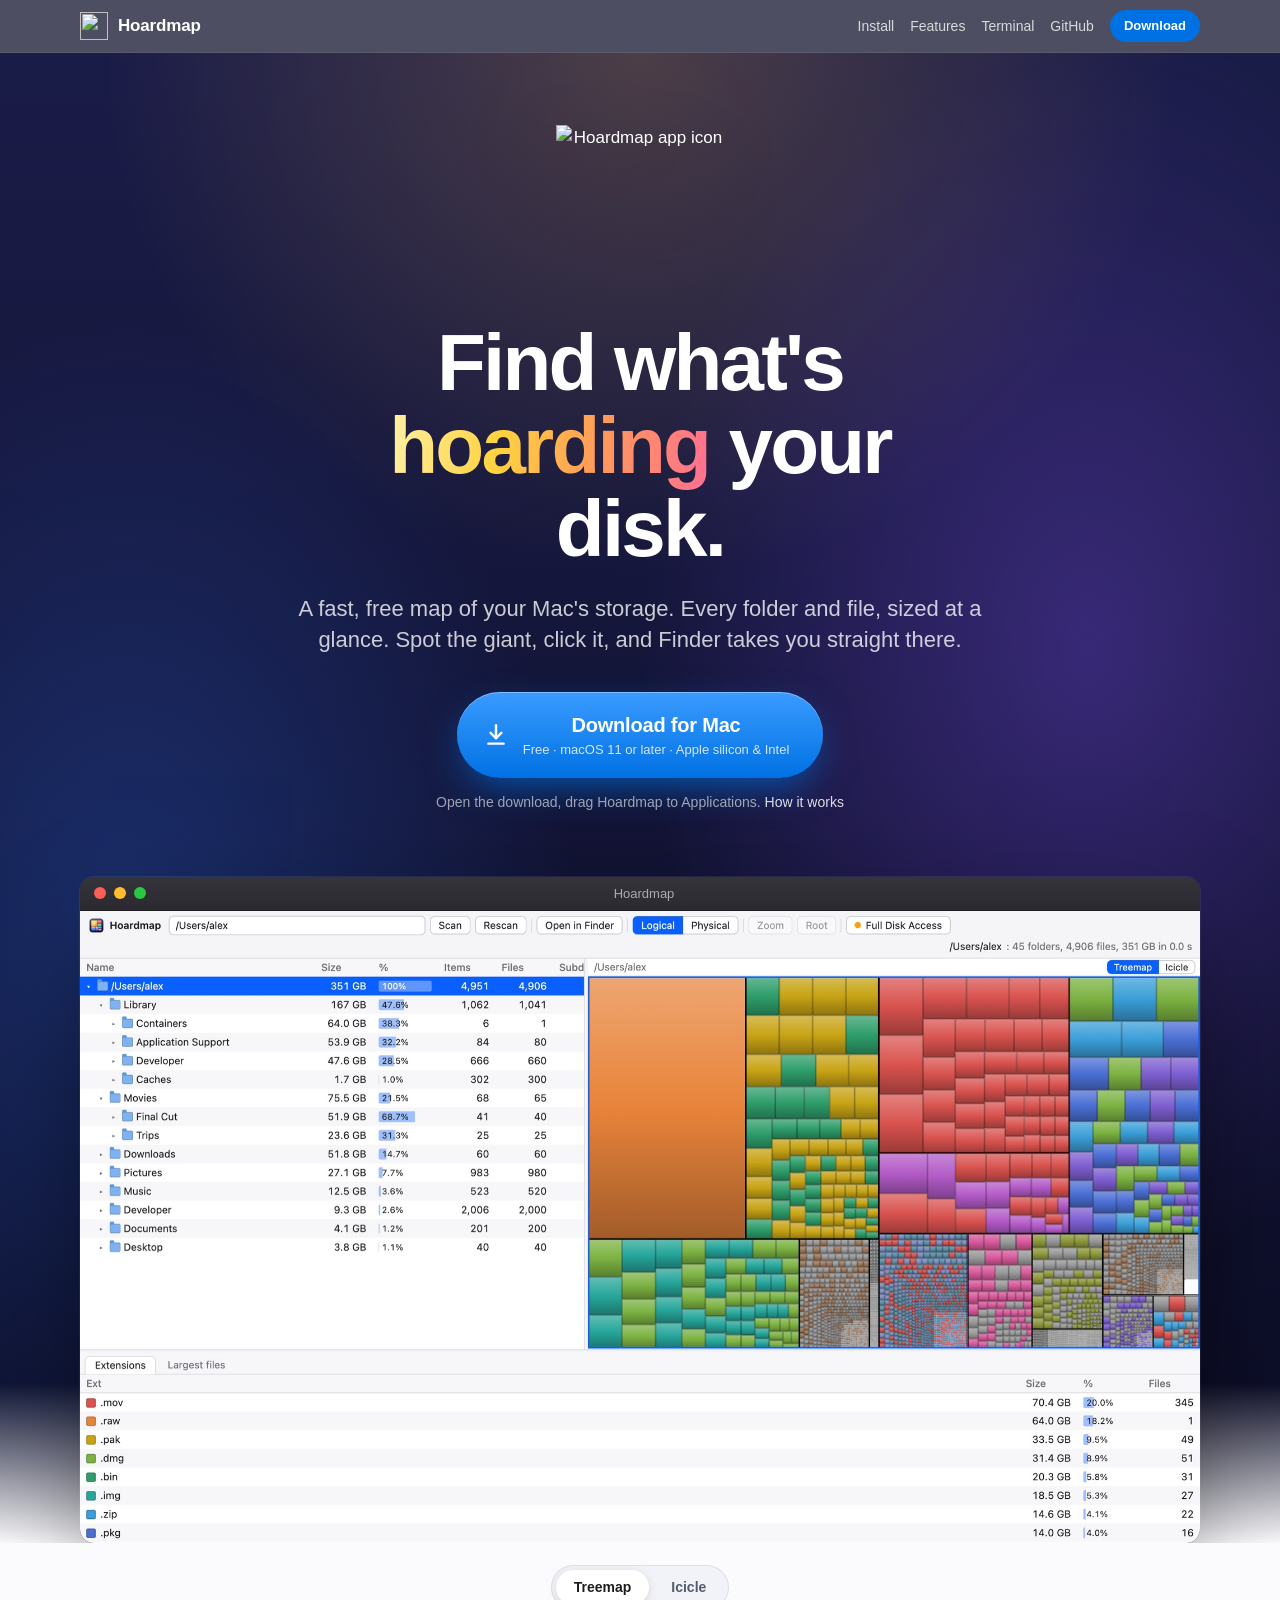
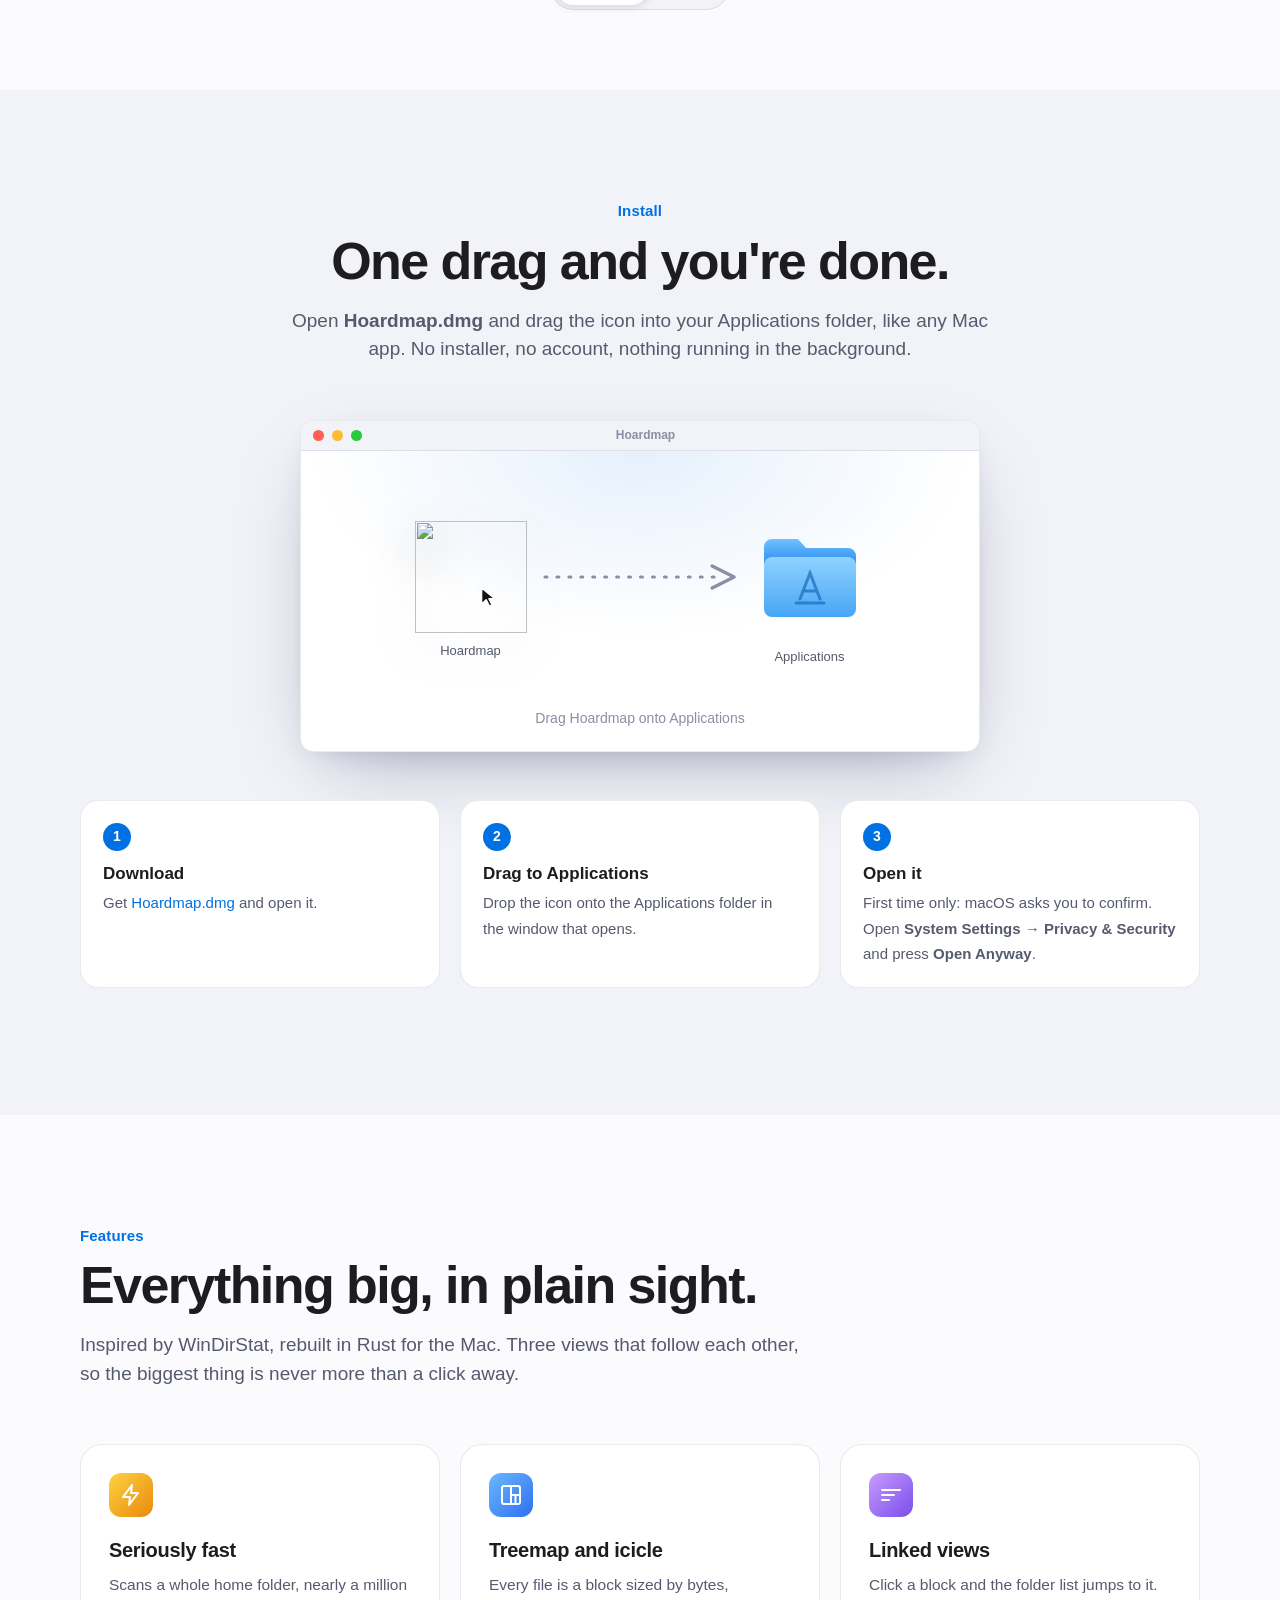
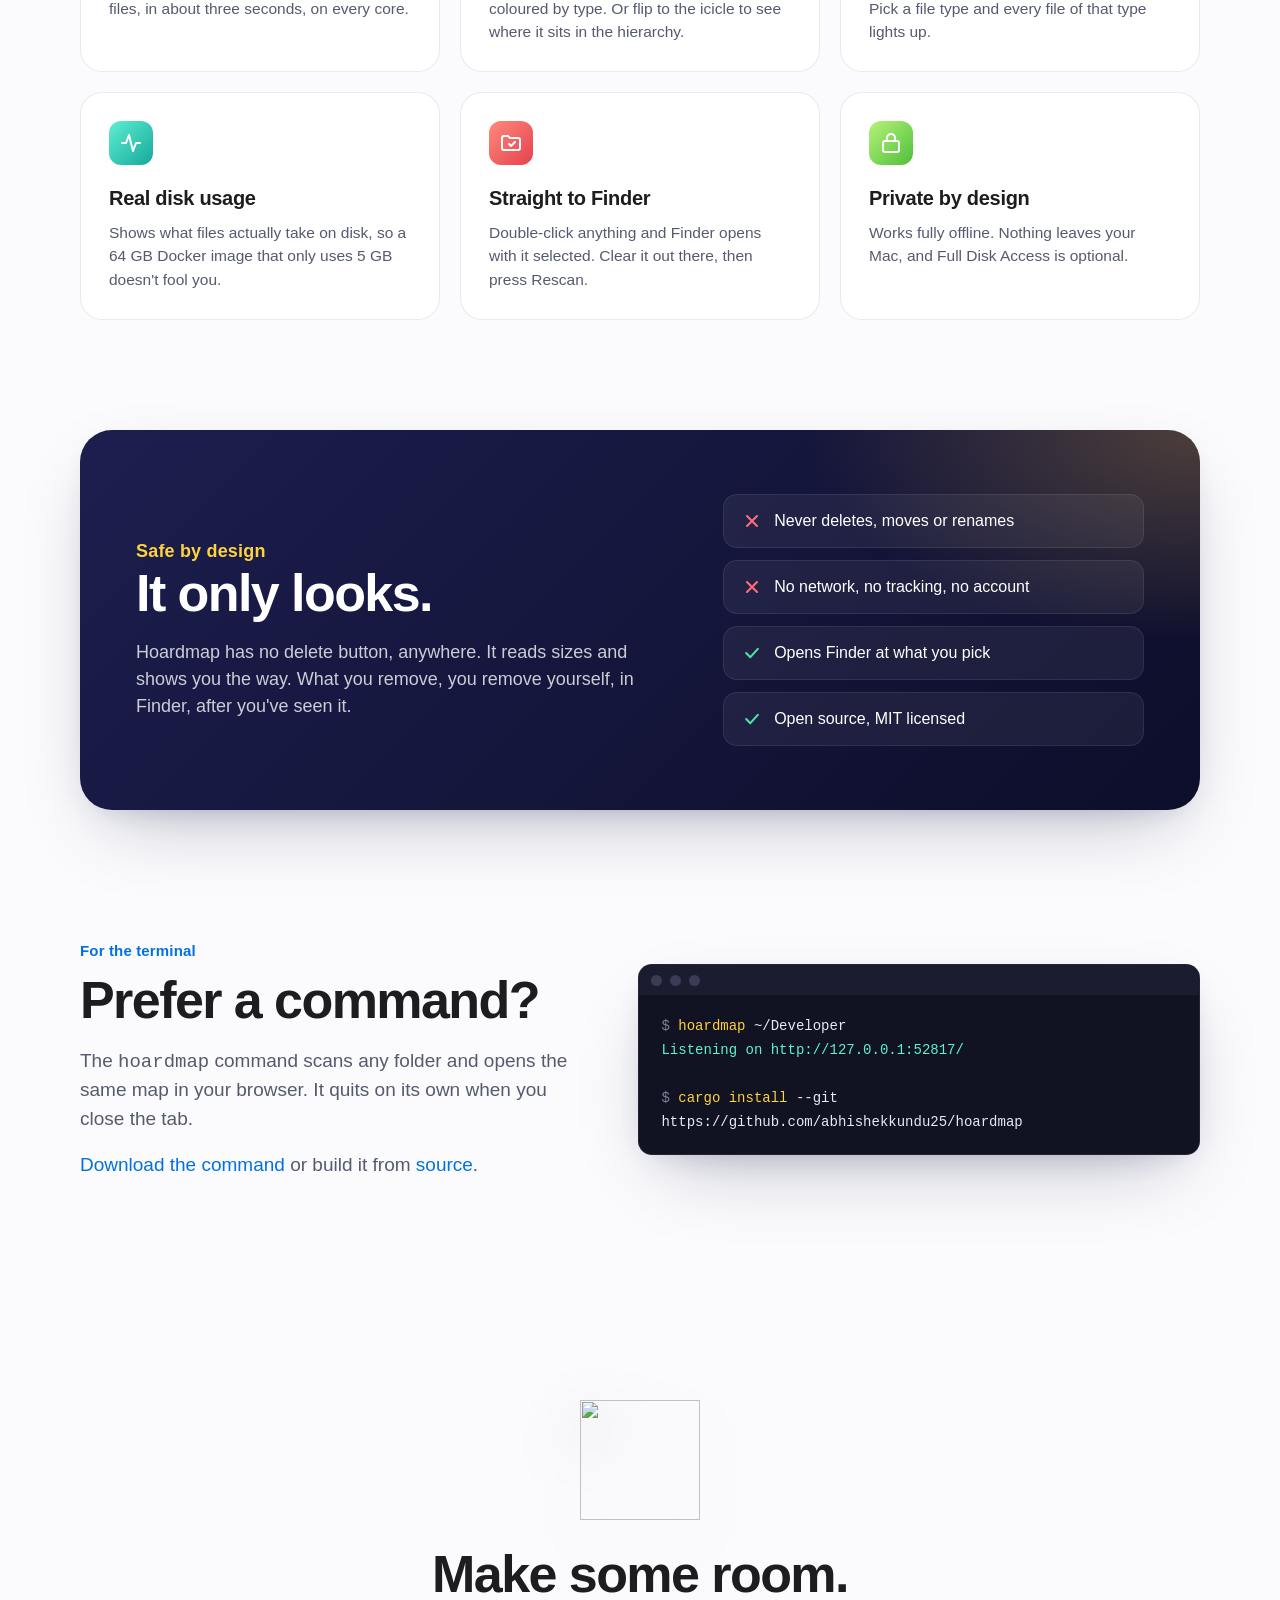
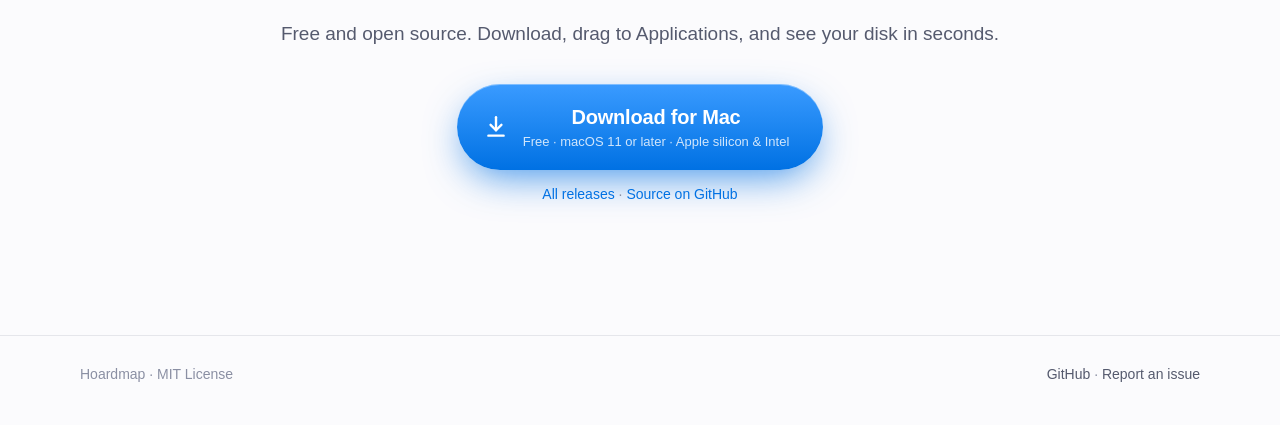
==== site/index.html @ 3a0d9045 "Website for GitHub Pages, and a DMG that opens on a drag-to-Applications window site/index.html lead" ====
<!doctype html>
<html lang="en">
<head>
<meta charset="utf-8">
<meta name="viewport" content="width=device-width, initial-scale=1">
<title>Hoardmap: see where your Mac's disk space went</title>
<meta name="description" content="A free disk-space map for your Mac. Every folder and file by size in a treemap and icicle, one click from Finder. It never deletes anything.">
<meta property="og:title" content="Hoardmap">
<meta property="og:description" content="See where your Mac's disk space went. Free, fast, and it never deletes anything.">
<meta property="og:image" content="img/treemap-dark.jpg">
<link rel="icon" href="hoardmap.svg" type="image/svg+xml">
<style>
:root {
  --bg: #fbfbfd;
  --bg-2: #f2f3f8;
  --ink: #1d1d1f;
  --ink-2: #555a6e;
  --ink-3: #8a8fa3;
  --line: rgba(20, 24, 60, 0.09);
  --card: #ffffff;
  --accent: #0071e3;
  --accent-ink: #ffffff;
  --gold: #f5b316;
  --hero-a: #1a1c48;
  --hero-b: #0b0c24;
  --shadow: 0 30px 80px -30px rgba(20, 24, 70, 0.35), 0 10px 30px -15px rgba(20, 24, 70, 0.2);
  color-scheme: light;
}
@media (prefers-color-scheme: dark) {
  :root {
    --bg: #0b0c18;
    --bg-2: #121426;
    --ink: #f5f5f7;
    --ink-2: #b4b8cc;
    --ink-3: #7d8299;
    --line: rgba(255, 255, 255, 0.09);
    --card: #15172b;
    --accent: #2f8cff;
    --shadow: 0 30px 80px -30px rgba(0, 0, 0, 0.8), 0 10px 30px -15px rgba(0, 0, 0, 0.6);
    color-scheme: dark;
  }
}
* { box-sizing: border-box; }
html { scroll-behavior: smooth; }
body {
  margin: 0;
  background: var(--bg);
  color: var(--ink);
  font: 17px/1.5 -apple-system, BlinkMacSystemFont, "SF Pro Text", "Helvetica Neue", Helvetica, Arial, sans-serif;
  -webkit-font-smoothing: antialiased;
  overflow-x: hidden;
}
a { color: var(--accent); text-decoration: none; }
a:hover { text-decoration: underline; }
img { max-width: 100%; display: block; }
.wrap { width: min(1120px, 100% - 32px); margin-inline: auto; }

/* Nav */
nav {
  position: sticky; top: 0; z-index: 10;
  backdrop-filter: saturate(180%) blur(20px);
  -webkit-backdrop-filter: saturate(180%) blur(20px);
  background: color-mix(in srgb, var(--hero-b) 72%, transparent);
  border-bottom: 1px solid rgba(255, 255, 255, 0.08);
  color: #fff;
}
nav .wrap { display: flex; align-items: center; gap: 16px; height: 52px; }
nav .brand { display: flex; align-items: center; gap: 10px; font-weight: 600; color: #fff; letter-spacing: -0.01em; }
nav .brand img { width: 28px; height: 28px; }
nav .grow { flex: 1; }
nav a.link { color: rgba(255, 255, 255, 0.78); font-size: 14px; }
nav a.link:hover { color: #fff; text-decoration: none; }
nav a.mini {
  font-size: 13px; font-weight: 600; color: #fff; background: var(--accent);
  padding: 6px 14px; border-radius: 999px;
}
nav a.mini:hover { text-decoration: none; filter: brightness(1.1); }

/* Hero */
.hero {
  position: relative;
  color: #fff;
  background:
    radial-gradient(60% 50% at 50% 0%, rgba(255, 184, 74, 0.22), transparent 70%),
    radial-gradient(50% 60% at 85% 40%, rgba(124, 77, 234, 0.35), transparent 70%),
    radial-gradient(50% 60% at 10% 60%, rgba(47, 111, 240, 0.30), transparent 70%),
    linear-gradient(180deg, var(--hero-a), var(--hero-b));
  padding: 72px 0 0;
  overflow: hidden;
  text-align: center;
}
.hero::after {
  content: ""; position: absolute; inset: auto 0 0 0; height: 160px;
  background: linear-gradient(180deg, transparent, var(--bg));
  pointer-events: none;
}
.hero .icon {
  width: 168px; height: 168px; margin: 0 auto 28px;
  filter: drop-shadow(0 24px 40px rgba(0, 0, 0, 0.45)) drop-shadow(0 0 60px rgba(255, 196, 80, 0.25));
  animation: float 6s ease-in-out infinite;
}
@keyframes float { 50% { transform: translateY(-8px) rotate(-1deg); } }
.hero h1 {
  margin: 0 auto; max-width: 15ch;
  font-size: clamp(42px, 7vw, 80px); line-height: 1.04; letter-spacing: -0.035em; font-weight: 700;
}
.hero h1 .shine {
  background: linear-gradient(100deg, #fff1a8 0%, #ffd23f 35%, #ff9a5a 65%, #ff6f91 100%);
  -webkit-background-clip: text; background-clip: text; color: transparent;
}
.hero p.lede {
  margin: 22px auto 0; max-width: 34em;
  font-size: clamp(18px, 2.2vw, 22px); line-height: 1.45; color: rgba(255, 255, 255, 0.78);
}
.cta { margin-top: 36px; display: flex; flex-direction: column; align-items: center; gap: 14px; }
.download {
  display: inline-flex; align-items: center; gap: 14px;
  padding: 18px 34px 18px 26px; border-radius: 999px;
  background: linear-gradient(180deg, #3a9bff, #0071e3);
  color: #fff; font-size: 20px; font-weight: 600; letter-spacing: -0.01em;
  box-shadow: 0 14px 40px -10px rgba(0, 113, 227, 0.8), inset 0 1px 0 rgba(255, 255, 255, 0.35);
  transition: transform 0.15s ease, box-shadow 0.15s ease;
}
.download:hover { text-decoration: none; transform: translateY(-2px); box-shadow: 0 20px 50px -10px rgba(0, 113, 227, 0.9), inset 0 1px 0 rgba(255, 255, 255, 0.35); }
.download:active { transform: translateY(0); }
.download svg { width: 26px; height: 26px; flex: none; }
.download small { display: block; font-size: 13px; font-weight: 500; opacity: 0.8; letter-spacing: 0; }
.cta .meta { font-size: 14px; color: rgba(255, 255, 255, 0.6); }
.cta .meta a { color: rgba(255, 255, 255, 0.85); }

/* Hero screenshot */
.window {
  position: relative; z-index: 1;
  margin: 64px auto 0; width: min(1120px, 100% - 32px);
  border-radius: 14px; overflow: hidden;
  background: #1e1e22;
  box-shadow: 0 50px 120px -30px rgba(0, 0, 0, 0.7), 0 0 0 1px rgba(255, 255, 255, 0.08);
}
.window .bar {
  height: 34px; display: flex; align-items: center; gap: 8px; padding: 0 14px;
  background: linear-gradient(180deg, #34343a, #2a2a30);
  border-bottom: 1px solid rgba(0, 0, 0, 0.4);
}
.window .bar i { width: 12px; height: 12px; border-radius: 50%; display: block; }
.window .bar i:nth-child(1) { background: #ff5f57; }
.window .bar i:nth-child(2) { background: #febc2e; }
.window .bar i:nth-child(3) { background: #28c840; }
.window .bar span { flex: 1; text-align: center; margin-right: 52px; font-size: 13px; color: rgba(255, 255, 255, 0.6); font-weight: 500; }
.window .shots { position: relative; aspect-ratio: 2880 / 1626; }
.window .shots img { position: absolute; inset: 0; width: 100%; height: 100%; object-fit: cover; transition: opacity 0.5s ease; }
.window .shots img.off { opacity: 0; }
.switch {
  position: relative; z-index: 1;
  display: inline-flex; margin: 22px auto 0; padding: 4px; gap: 4px;
  border-radius: 999px; background: var(--bg-2); border: 1px solid var(--line);
}
.switch button {
  font: inherit; font-size: 14px; font-weight: 600; color: var(--ink-2);
  border: 0; background: transparent; padding: 7px 18px; border-radius: 999px; cursor: pointer;
}
.switch button[aria-pressed="true"] { background: var(--card); color: var(--ink); box-shadow: 0 2px 8px rgba(0, 0, 0, 0.12); }
.switch-row { text-align: center; position: relative; z-index: 1; }

/* Sections */
section { padding: 110px 0; }
.eyebrow { font-size: 15px; font-weight: 600; color: var(--accent); letter-spacing: 0.01em; margin: 0 0 10px; }
h2 { font-size: clamp(32px, 4.6vw, 52px); line-height: 1.08; letter-spacing: -0.03em; margin: 0; font-weight: 700; }
.sub { color: var(--ink-2); font-size: 19px; max-width: 38em; margin: 18px 0 0; }
.center { text-align: center; }
.center .sub { margin-inline: auto; }

/* Install: drag to Applications */
.install { background: var(--bg-2); }
.dmg {
  margin: 56px auto 0; max-width: 680px;
  border-radius: 14px; overflow: hidden; background: var(--card);
  box-shadow: var(--shadow); border: 1px solid var(--line);
}
.dmg .bar { height: 30px; display: flex; align-items: center; gap: 8px; padding: 0 12px; background: var(--bg-2); border-bottom: 1px solid var(--line); }
.dmg .bar i { width: 11px; height: 11px; border-radius: 50%; display: block; }
.dmg .bar i:nth-child(1) { background: #ff5f57; }
.dmg .bar i:nth-child(2) { background: #febc2e; }
.dmg .bar i:nth-child(3) { background: #28c840; }
.dmg .bar span { flex: 1; text-align: center; margin-right: 46px; font-size: 12px; color: var(--ink-3); font-weight: 600; }
.stage {
  position: relative; height: 300px;
  background:
    radial-gradient(70% 90% at 50% 0%, color-mix(in srgb, var(--accent) 10%, transparent), transparent 70%),
    var(--card);
}
.stage .slot { position: absolute; top: 70px; width: 128px; text-align: center; font-size: 13px; color: var(--ink-2); }
.stage .slot img, .stage .slot svg { width: 112px; height: 112px; margin: 0 auto 8px; }
.stage .from { left: calc(25% - 64px); }
.stage .to { left: calc(75% - 64px); }
.stage .arrow { position: absolute; left: calc(25% + 70px); width: calc(50% - 140px); top: 106px; height: 40px; }
.stage .ghost {
  position: absolute; top: 70px; left: calc(25% - 56px); width: 112px; height: 112px;
  filter: drop-shadow(0 18px 24px rgba(0, 0, 0, 0.35));
  animation: drag 4.2s cubic-bezier(.5, 0, .3, 1) infinite;
  pointer-events: none;
}
.stage .cursor {
  position: absolute; top: 135px; left: calc(25% + 6px); width: 22px; height: 22px;
  animation: drag 4.2s cubic-bezier(.5, 0, .3, 1) infinite;
}
@keyframes drag {
  0%, 12% { transform: translate(0, 0) scale(1); opacity: 0; }
  18% { opacity: 0.92; transform: translate(0, -6px) scale(1.04); }
  62% { transform: translate(var(--travel), -16px) scale(1.04); opacity: 0.92; }
  72% { transform: translate(var(--travel), 0) scale(0.55); opacity: 0; }
  100% { transform: translate(var(--travel), 0) scale(0.55); opacity: 0; }
}
.stage { container-type: inline-size; --travel: 50cqw; }
.stage .to .folder { animation: gulp 4.2s ease infinite; }
@keyframes gulp { 0%, 64% { transform: scale(1); } 70% { transform: scale(1.1); } 78%, 100% { transform: scale(1); } }
.stage .caption { position: absolute; left: 0; right: 0; bottom: 22px; text-align: center; font-size: 14px; color: var(--ink-3); }
.steps { display: grid; grid-template-columns: repeat(3, 1fr); gap: 20px; margin-top: 48px; counter-reset: step; }
.steps li { list-style: none; background: var(--card); border: 1px solid var(--line); border-radius: 18px; padding: 22px 22px 20px; }
.steps li::before {
  counter-increment: step; content: counter(step);
  display: inline-grid; place-items: center; width: 28px; height: 28px; margin-bottom: 10px;
  border-radius: 50%; background: var(--accent); color: #fff; font-size: 14px; font-weight: 700;
}
.steps li > b { display: block; font-size: 17px; margin-bottom: 4px; }
.steps span { color: var(--ink-2); font-size: 15px; }
.steps code { font-size: 13px; }
ol.steps { padding: 0; }

/* Features */
.grid { display: grid; grid-template-columns: repeat(3, 1fr); gap: 20px; margin-top: 56px; }
.card {
  background: var(--card); border: 1px solid var(--line); border-radius: 22px; padding: 28px;
  box-shadow: 0 1px 0 rgba(255, 255, 255, 0.04) inset;
}
.card .glyph {
  width: 44px; height: 44px; border-radius: 12px; display: grid; place-items: center; margin-bottom: 18px;
  color: #fff; box-shadow: 0 8px 20px -8px currentColor;
}
.card .glyph svg { width: 24px; height: 24px; color: #fff; }
.card h3 { margin: 0 0 8px; font-size: 20px; letter-spacing: -0.015em; }
.card p { margin: 0; color: var(--ink-2); font-size: 15.5px; }
.g1 { background: linear-gradient(135deg, #ffd23f, #e8890c); color: #e8890c; }
.g2 { background: linear-gradient(135deg, #6ab8ff, #2f6ff0); color: #2f6ff0; }
.g3 { background: linear-gradient(135deg, #c79bff, #7c4dea); color: #7c4dea; }
.g4 { background: linear-gradient(135deg, #5ff0d2, #14a89a); color: #14a89a; }
.g5 { background: linear-gradient(135deg, #ff8a7a, #e5414f); color: #e5414f; }
.g6 { background: linear-gradient(135deg, #b6f37a, #4fbf3a); color: #4fbf3a; }

/* Safety */
.safe {
  border-radius: 32px; padding: 64px 56px; color: #fff; position: relative; overflow: hidden;
  background:
    radial-gradient(50% 80% at 100% 0%, rgba(255, 196, 80, 0.25), transparent 70%),
    linear-gradient(135deg, #1c1e4e, #0d0e2a);
  box-shadow: var(--shadow);
  display: grid; grid-template-columns: 1.3fr 1fr; gap: 40px; align-items: center;
}
.safe h2 { color: #fff; }
.safe p { color: rgba(255, 255, 255, 0.78); font-size: 18px; margin: 18px 0 0; }
.safe ul { list-style: none; margin: 0; padding: 0; display: grid; gap: 12px; }
.safe li { display: flex; gap: 12px; align-items: center; font-size: 16px; padding: 14px 18px; border-radius: 14px; background: rgba(255, 255, 255, 0.06); border: 1px solid rgba(255, 255, 255, 0.08); }
.safe li svg { width: 20px; height: 20px; flex: none; }
.safe li.no svg { color: #ff6b7a; }
.safe li.yes svg { color: #4fe3a0; }

/* Terminal */
.term-grid { display: grid; grid-template-columns: 1fr 1.1fr; gap: 48px; align-items: center; }
.term {
  border-radius: 14px; overflow: hidden; background: #111222; color: #e8e9f3;
  box-shadow: var(--shadow); border: 1px solid rgba(255, 255, 255, 0.08);
  font: 14px/1.7 ui-monospace, "SF Mono", Menlo, monospace;
}
.term .bar { height: 30px; display: flex; gap: 8px; align-items: center; padding: 0 12px; background: #1b1c30; }
.term .bar i { width: 11px; height: 11px; border-radius: 50%; display: block; background: #3a3c55; }
.term pre { margin: 0; padding: 20px 22px; white-space: pre-wrap; overflow-wrap: anywhere; }
.term .p { color: #7d8299; }
.term .c { color: #ffd23f; }
.term .o { color: #5ff0d2; }

/* Final CTA */
.final { text-align: center; padding-bottom: 130px; }
.final .icon { width: 120px; height: 120px; margin: 0 auto 26px; filter: drop-shadow(0 20px 30px rgba(0, 0, 0, 0.3)); }
.final .meta { color: var(--ink-3); }
.final .meta a { color: var(--accent); }

footer { border-top: 1px solid var(--line); padding: 28px 0 40px; color: var(--ink-3); font-size: 14px; }
footer .wrap { display: flex; gap: 16px; flex-wrap: wrap; justify-content: space-between; }
footer a { color: var(--ink-2); }

@media (max-width: 860px) {
  .grid, .steps { grid-template-columns: 1fr; }
  .safe, .term-grid { grid-template-columns: 1fr; }
  .safe { padding: 40px 24px; border-radius: 24px; }
  section { padding: 80px 0; }
  nav a.link { display: none; }
  .stage { height: 260px; }
  .stage .slot img, .stage .slot svg { width: 84px; height: 84px; }
  .stage .ghost { width: 84px; height: 84px; left: calc(25% - 42px); }
  .stage .arrow { left: calc(25% + 50px); width: calc(50% - 100px); top: 92px; }
}
@media (prefers-reduced-motion: reduce) {
  *, *::before, *::after { animation: none !important; transition: none !important; }
  .stage .ghost, .stage .cursor { display: none; }
}
</style>
</head>
<body>

<nav>
  <div class="wrap">
    <a class="brand" href="#"><img src="hoardmap.svg" alt="">Hoardmap</a>
    <span class="grow"></span>
    <a class="link" href="#install">Install</a>
    <a class="link" href="#features">Features</a>
    <a class="link" href="#terminal">Terminal</a>
    <a class="link" href="https://github.com/abhishekkundu25/hoardmap">GitHub</a>
    <a class="mini" href="https://github.com/abhishekkundu25/hoardmap/releases/latest/download/Hoardmap.dmg">Download</a>
  </div>
</nav>

<header class="hero">
  <div class="wrap">
    <img class="icon" src="hoardmap.svg" alt="Hoardmap app icon">
    <h1>Find what's <span class="shine">hoarding</span> your disk.</h1>
    <p class="lede">A fast, free map of your Mac's storage. Every folder and file, sized at a glance. Spot the giant, click it, and Finder takes you straight there.</p>
    <div class="cta">
      <a class="download" href="https://github.com/abhishekkundu25/hoardmap/releases/latest/download/Hoardmap.dmg">
        <svg viewBox="0 0 24 24" fill="none" stroke="currentColor" stroke-width="2.2" stroke-linecap="round" stroke-linejoin="round" aria-hidden="true"><path d="M12 3v12"/><path d="m7 10 5 5 5-5"/><path d="M5 20h14"/></svg>
        <span>Download for Mac<small>Free · macOS 11 or later · Apple silicon &amp; Intel</small></span>
      </a>
      <div class="meta">Open the download, drag Hoardmap to Applications. <a href="#install">How it works</a></div>
    </div>
  </div>
  <div class="window">
    <div class="bar"><i></i><i></i><i></i><span>Hoardmap</span></div>
    <div class="shots">
      <picture>
        <source srcset="img/treemap-dark.jpg" media="(prefers-color-scheme: dark)">
        <img id="shot-treemap" src="img/treemap-light.jpg" alt="Hoardmap showing a home folder as a treemap, with the folder list on the left and file types below">
      </picture>
      <picture>
        <source srcset="img/icicle-dark.jpg" media="(prefers-color-scheme: dark)">
        <img id="shot-icicle" class="off" src="img/icicle-light.jpg" alt="Hoardmap's icicle view, one row per folder level">
      </picture>
    </div>
  </div>
</header>

<div class="switch-row">
  <div class="switch" role="group" aria-label="Screenshot">
    <button type="button" data-shot="treemap" aria-pressed="true">Treemap</button>
    <button type="button" data-shot="icicle" aria-pressed="false">Icicle</button>
  </div>
</div>

<section id="install" class="install" style="margin-top:80px">
  <div class="wrap center">
    <p class="eyebrow">Install</p>
    <h2>One drag and you're done.</h2>
    <p class="sub">Open <b>Hoardmap.dmg</b> and drag the icon into your Applications folder, like any Mac app. No installer, no account, nothing running in the background.</p>

    <div class="dmg" aria-hidden="true">
      <div class="bar"><i></i><i></i><i></i><span>Hoardmap</span></div>
      <div class="stage">
        <div class="slot from"><img src="hoardmap.svg" alt="">Hoardmap</div>
        <svg class="arrow" viewBox="0 0 200 40" preserveAspectRatio="none" fill="none">
          <path d="M4 20 H180" stroke="currentColor" stroke-width="3" stroke-dasharray="2 10" stroke-linecap="round" style="color:var(--ink-3)"/>
          <path d="M172 9 L194 20 L172 31" stroke="currentColor" stroke-width="3.5" stroke-linecap="round" stroke-linejoin="round" style="color:var(--ink-3)"/>
        </svg>
        <div class="slot to">
          <svg class="folder" viewBox="0 0 112 112">
            <defs>
              <linearGradient id="fb" x1="0" y1="0" x2="0" y2="1"><stop offset="0" stop-color="#6fc3ff"/><stop offset="1" stop-color="#2d8cf0"/></linearGradient>
              <linearGradient id="ff" x1="0" y1="0" x2="0" y2="1"><stop offset="0" stop-color="#8fd2ff"/><stop offset="1" stop-color="#47a6f5"/></linearGradient>
            </defs>
            <path d="M10 26a8 8 0 0 1 8-8h26l8 9h42a8 8 0 0 1 8 8v8H10z" fill="url(#fb)"/>
            <rect x="10" y="36" width="92" height="60" rx="8" fill="url(#ff)"/>
            <g fill="none" stroke="#1d6fc4" stroke-width="3" stroke-linecap="round" opacity="0.75">
              <path d="M46 78 L56 52 L66 78"/><path d="M49 70 H63"/><path d="M42 82 H70"/>
            </g>
          </svg>
          Applications
        </div>
        <img class="ghost" src="hoardmap.svg" alt="">
        <svg class="cursor" viewBox="0 0 24 24"><path d="M5 2 L5 20 L10 15 L13.5 22 L16.5 20.6 L13 13.8 L19.5 13.8 Z" fill="#111" stroke="#fff" stroke-width="1.6" stroke-linejoin="round"/></svg>
        <div class="caption">Drag Hoardmap onto Applications</div>
      </div>
    </div>

    <ol class="steps" style="text-align:left">
      <li><b>Download</b><span>Get <a href="https://github.com/abhishekkundu25/hoardmap/releases/latest/download/Hoardmap.dmg">Hoardmap.dmg</a> and open it.</span></li>
      <li><b>Drag to Applications</b><span>Drop the icon onto the Applications folder in the window that opens.</span></li>
      <li><b>Open it</b><span>First time only: macOS asks you to confirm. Open <b>System Settings → Privacy &amp; Security</b> and press <b>Open Anyway</b>.</span></li>
    </ol>
  </div>
</section>

<section id="features">
  <div class="wrap">
    <p class="eyebrow">Features</p>
    <h2>Everything big, in plain sight.</h2>
    <p class="sub">Inspired by WinDirStat, rebuilt in Rust for the Mac. Three views that follow each other, so the biggest thing is never more than a click away.</p>
    <div class="grid">
      <div class="card">
        <div class="glyph g1"><svg viewBox="0 0 24 24" fill="none" stroke="currentColor" stroke-width="2" stroke-linecap="round" stroke-linejoin="round"><path d="M13 2 4 14h7l-1 8 9-12h-7z"/></svg></div>
        <h3>Seriously fast</h3>
        <p>Scans a whole home folder, nearly a million files, in about three seconds, on every core.</p>
      </div>
      <div class="card">
        <div class="glyph g2"><svg viewBox="0 0 24 24" fill="none" stroke="currentColor" stroke-width="2" stroke-linejoin="round"><rect x="3" y="3" width="18" height="18" rx="2"/><path d="M12 3v18M12 12h9M16.5 12v9"/></svg></div>
        <h3>Treemap and icicle</h3>
        <p>Every file is a block sized by bytes, coloured by type. Or flip to the icicle to see where it sits in the hierarchy.</p>
      </div>
      <div class="card">
        <div class="glyph g3"><svg viewBox="0 0 24 24" fill="none" stroke="currentColor" stroke-width="2" stroke-linecap="round" stroke-linejoin="round"><path d="M3 7h18M3 12h12M3 17h7"/></svg></div>
        <h3>Linked views</h3>
        <p>Click a block and the folder list jumps to it. Pick a file type and every file of that type lights up.</p>
      </div>
      <div class="card">
        <div class="glyph g4"><svg viewBox="0 0 24 24" fill="none" stroke="currentColor" stroke-width="2" stroke-linecap="round" stroke-linejoin="round"><path d="M3 12h4l3-8 4 16 3-8h4"/></svg></div>
        <h3>Real disk usage</h3>
        <p>Shows what files actually take on disk, so a 64 GB Docker image that only uses 5 GB doesn't fool you.</p>
      </div>
      <div class="card">
        <div class="glyph g5"><svg viewBox="0 0 24 24" fill="none" stroke="currentColor" stroke-width="2" stroke-linecap="round" stroke-linejoin="round"><path d="M3 7a2 2 0 0 1 2-2h4l2 2h8a2 2 0 0 1 2 2v8a2 2 0 0 1-2 2H5a2 2 0 0 1-2-2z"/><path d="m10 13 2 2 4-4"/></svg></div>
        <h3>Straight to Finder</h3>
        <p>Double-click anything and Finder opens with it selected. Clear it out there, then press Rescan.</p>
      </div>
      <div class="card">
        <div class="glyph g6"><svg viewBox="0 0 24 24" fill="none" stroke="currentColor" stroke-width="2" stroke-linecap="round" stroke-linejoin="round"><rect x="4" y="10" width="16" height="11" rx="2"/><path d="M8 10V7a4 4 0 0 1 8 0v3"/></svg></div>
        <h3>Private by design</h3>
        <p>Works fully offline. Nothing leaves your Mac, and Full Disk Access is optional.</p>
      </div>
    </div>
  </div>
</section>

<section style="padding-top:0">
  <div class="wrap">
    <div class="safe">
      <div>
        <p class="eyebrow" style="color:#ffd23f">Safe by design</p>
        <h2>It only looks.</h2>
        <p>Hoardmap has no delete button, anywhere. It reads sizes and shows you the way. What you remove, you remove yourself, in Finder, after you've seen it.</p>
      </div>
      <ul>
        <li class="no"><svg viewBox="0 0 24 24" fill="none" stroke="currentColor" stroke-width="2.5" stroke-linecap="round"><path d="M6 6l12 12M18 6 6 18"/></svg>Never deletes, moves or renames</li>
        <li class="no"><svg viewBox="0 0 24 24" fill="none" stroke="currentColor" stroke-width="2.5" stroke-linecap="round"><path d="M6 6l12 12M18 6 6 18"/></svg>No network, no tracking, no account</li>
        <li class="yes"><svg viewBox="0 0 24 24" fill="none" stroke="currentColor" stroke-width="2.5" stroke-linecap="round" stroke-linejoin="round"><path d="m5 12 5 5 9-10"/></svg>Opens Finder at what you pick</li>
        <li class="yes"><svg viewBox="0 0 24 24" fill="none" stroke="currentColor" stroke-width="2.5" stroke-linecap="round" stroke-linejoin="round"><path d="m5 12 5 5 9-10"/></svg>Open source, MIT licensed</li>
      </ul>
    </div>
  </div>
</section>

<section id="terminal" style="padding-top:20px">
  <div class="wrap term-grid">
    <div>
      <p class="eyebrow">For the terminal</p>
      <h2>Prefer a command?</h2>
      <p class="sub">The <code>hoardmap</code> command scans any folder and opens the same map in your browser. It quits on its own when you close the tab.</p>
      <p class="sub"><a href="https://github.com/abhishekkundu25/hoardmap/releases/latest/download/hoardmap-macos.tar.gz">Download the command</a> or build it from <a href="https://github.com/abhishekkundu25/hoardmap">source</a>.</p>
    </div>
    <div class="term" aria-label="Terminal example">
      <div class="bar"><i></i><i></i><i></i></div>
<pre><span class="p">$</span> <span class="c">hoardmap</span> ~/Developer
<span class="o">Listening on http://127.0.0.1:52817/</span>

<span class="p">$</span> <span class="c">cargo install</span> --git https://github.com/abhishekkundu25/hoardmap</pre>
    </div>
  </div>
</section>

<section class="final">
  <div class="wrap">
    <img class="icon" src="hoardmap.svg" alt="">
    <h2>Make some room.</h2>
    <p class="sub" style="margin-inline:auto">Free and open source. Download, drag to Applications, and see your disk in seconds.</p>
    <div class="cta">
      <a class="download" href="https://github.com/abhishekkundu25/hoardmap/releases/latest/download/Hoardmap.dmg">
        <svg viewBox="0 0 24 24" fill="none" stroke="currentColor" stroke-width="2.2" stroke-linecap="round" stroke-linejoin="round" aria-hidden="true"><path d="M12 3v12"/><path d="m7 10 5 5 5-5"/><path d="M5 20h14"/></svg>
        <span>Download for Mac<small>Free · macOS 11 or later · Apple silicon &amp; Intel</small></span>
      </a>
      <div class="meta"><a href="https://github.com/abhishekkundu25/hoardmap/releases">All releases</a> · <a href="https://github.com/abhishekkundu25/hoardmap">Source on GitHub</a></div>
    </div>
  </div>
</section>

<footer>
  <div class="wrap">
    <span>Hoardmap · MIT License</span>
    <span><a href="https://github.com/abhishekkundu25/hoardmap">GitHub</a> · <a href="https://github.com/abhishekkundu25/hoardmap/issues">Report an issue</a></span>
  </div>
</footer>

<script>
for (const button of document.querySelectorAll(".switch button")) {
  button.addEventListener("click", () => {
    const shot = button.dataset.shot;
    for (const b of document.querySelectorAll(".switch button")) b.setAttribute("aria-pressed", String(b === button));
    document.getElementById("shot-treemap").classList.toggle("off", shot !== "treemap");
    document.getElementById("shot-icicle").classList.toggle("off", shot !== "icicle");
  });
}
</script>
</body>
</html>
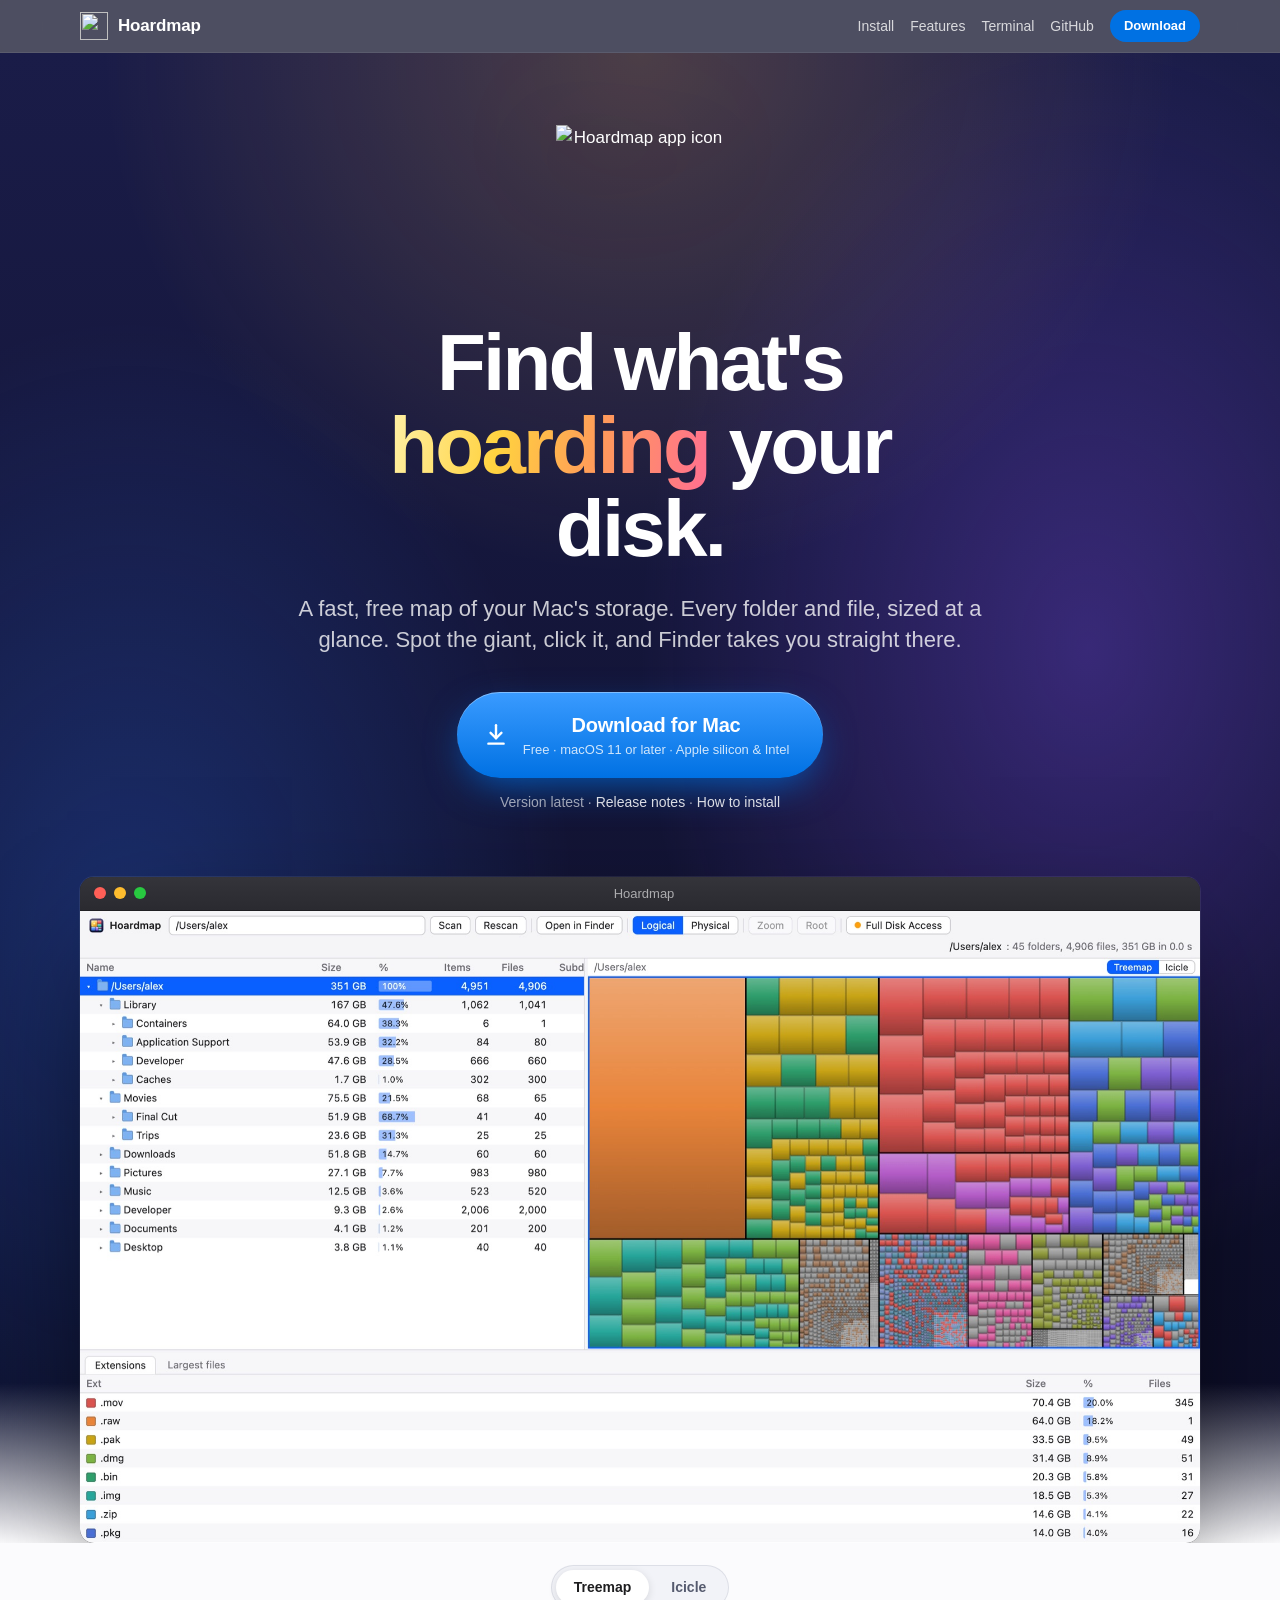
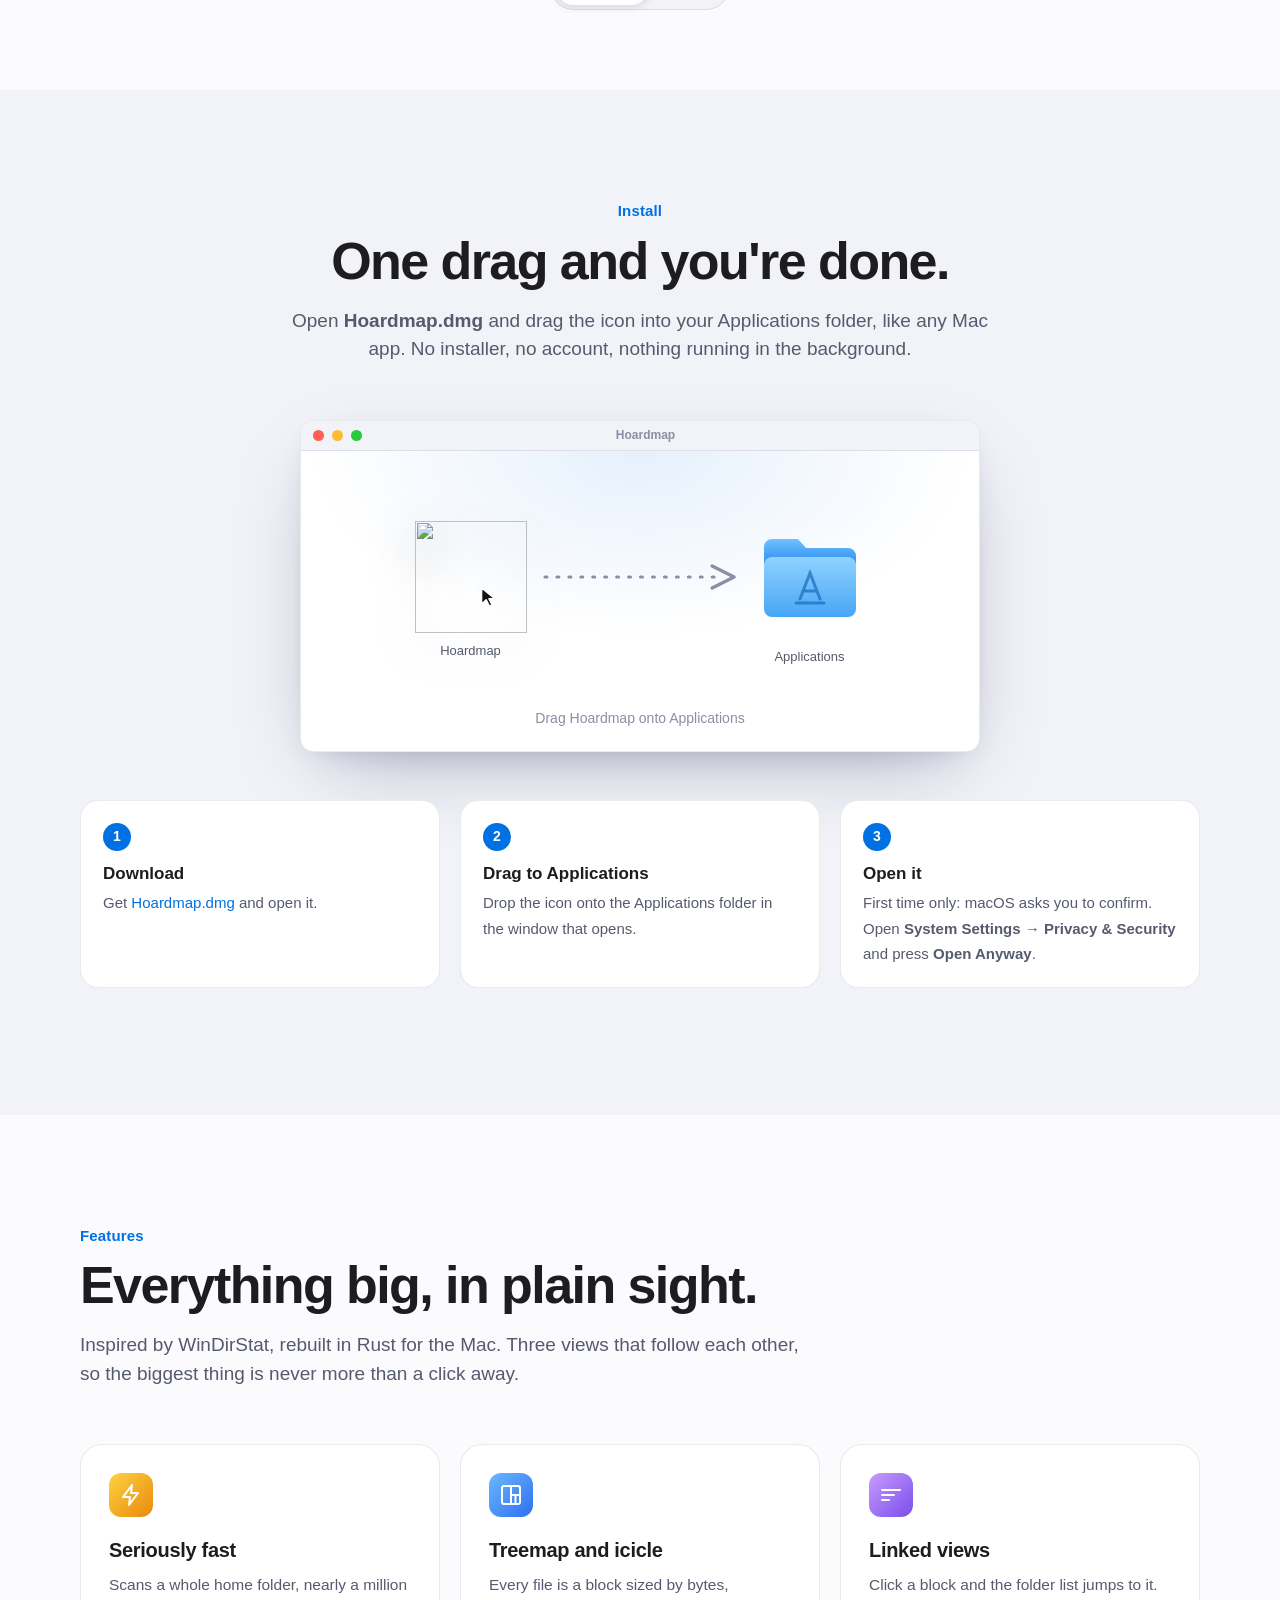
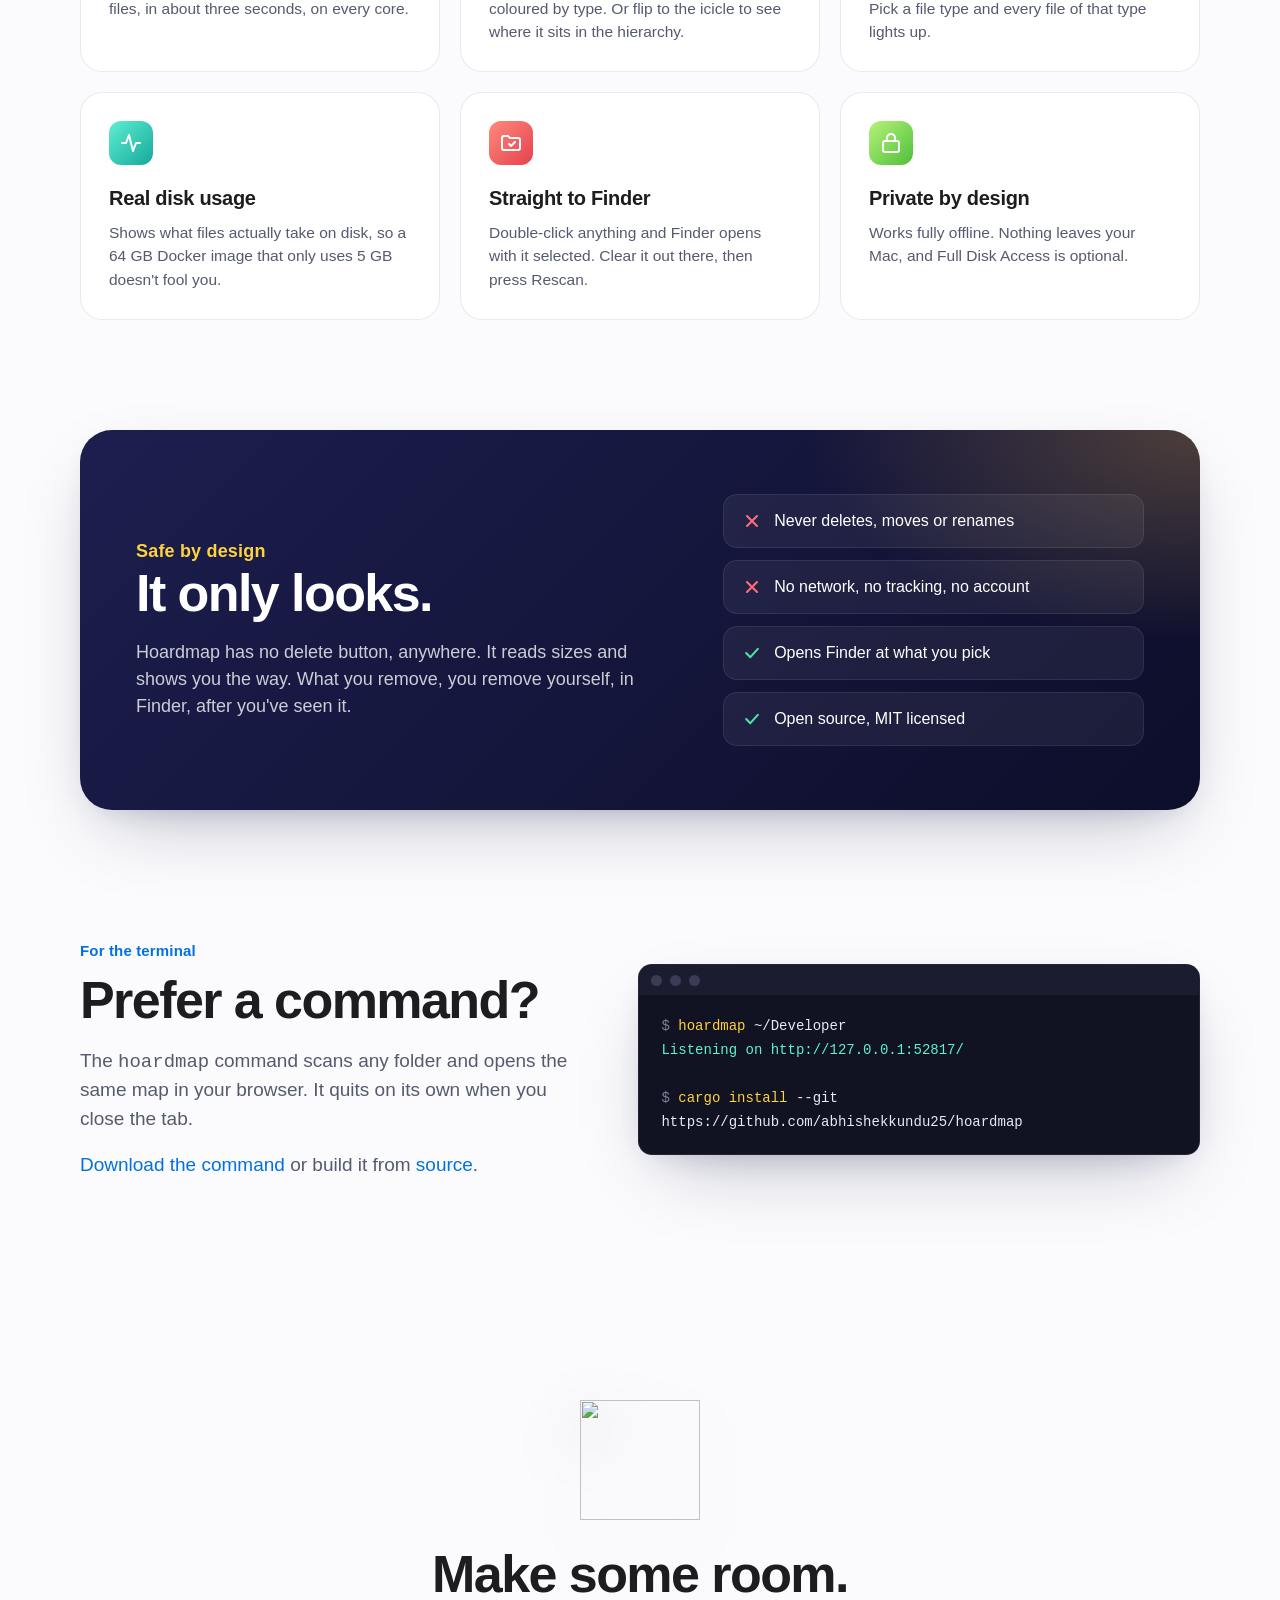
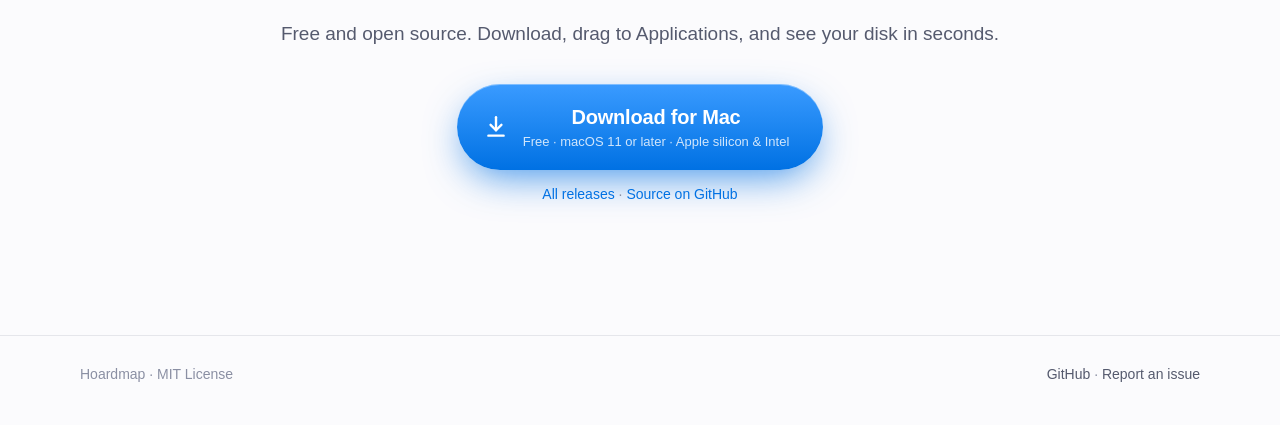
==== commit 00a43b4c: "Release 0.1.0; the website publishes only with a release The release workflow publishes the download" ====
--- a/site/index.html
+++ b/site/index.html
@@ -328,7 +328,7 @@
         <svg viewBox="0 0 24 24" fill="none" stroke="currentColor" stroke-width="2.2" stroke-linecap="round" stroke-linejoin="round" aria-hidden="true"><path d="M12 3v12"/><path d="m7 10 5 5 5-5"/><path d="M5 20h14"/></svg>
         <span>Download for Mac<small>Free · macOS 11 or later · Apple silicon &amp; Intel</small></span>
       </a>
-      <div class="meta">Open the download, drag Hoardmap to Applications. <a href="#install">How it works</a></div>
+      <div class="meta">Version <span data-version>latest</span> · <a href="https://github.com/abhishekkundu25/hoardmap/releases/latest">Release notes</a> · <a href="#install">How to install</a></div>
     </div>
   </div>
   <div class="window">
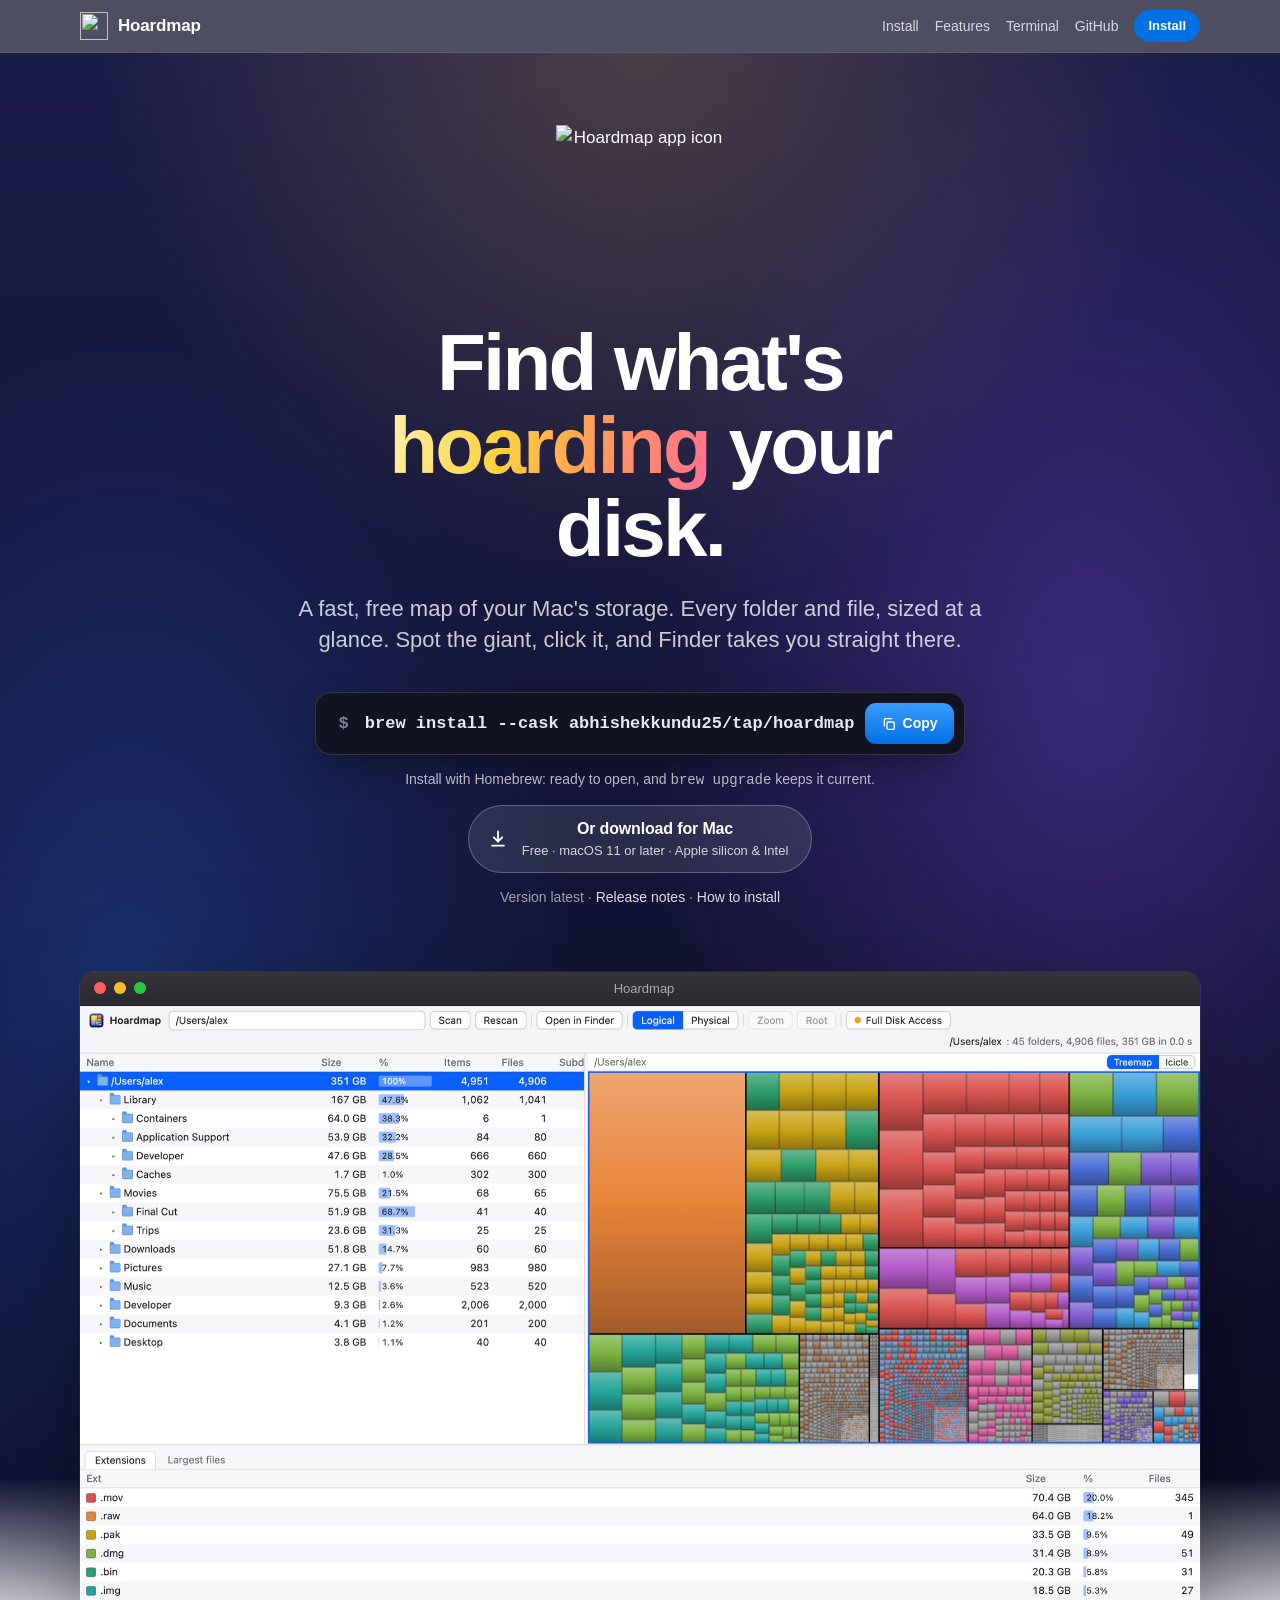
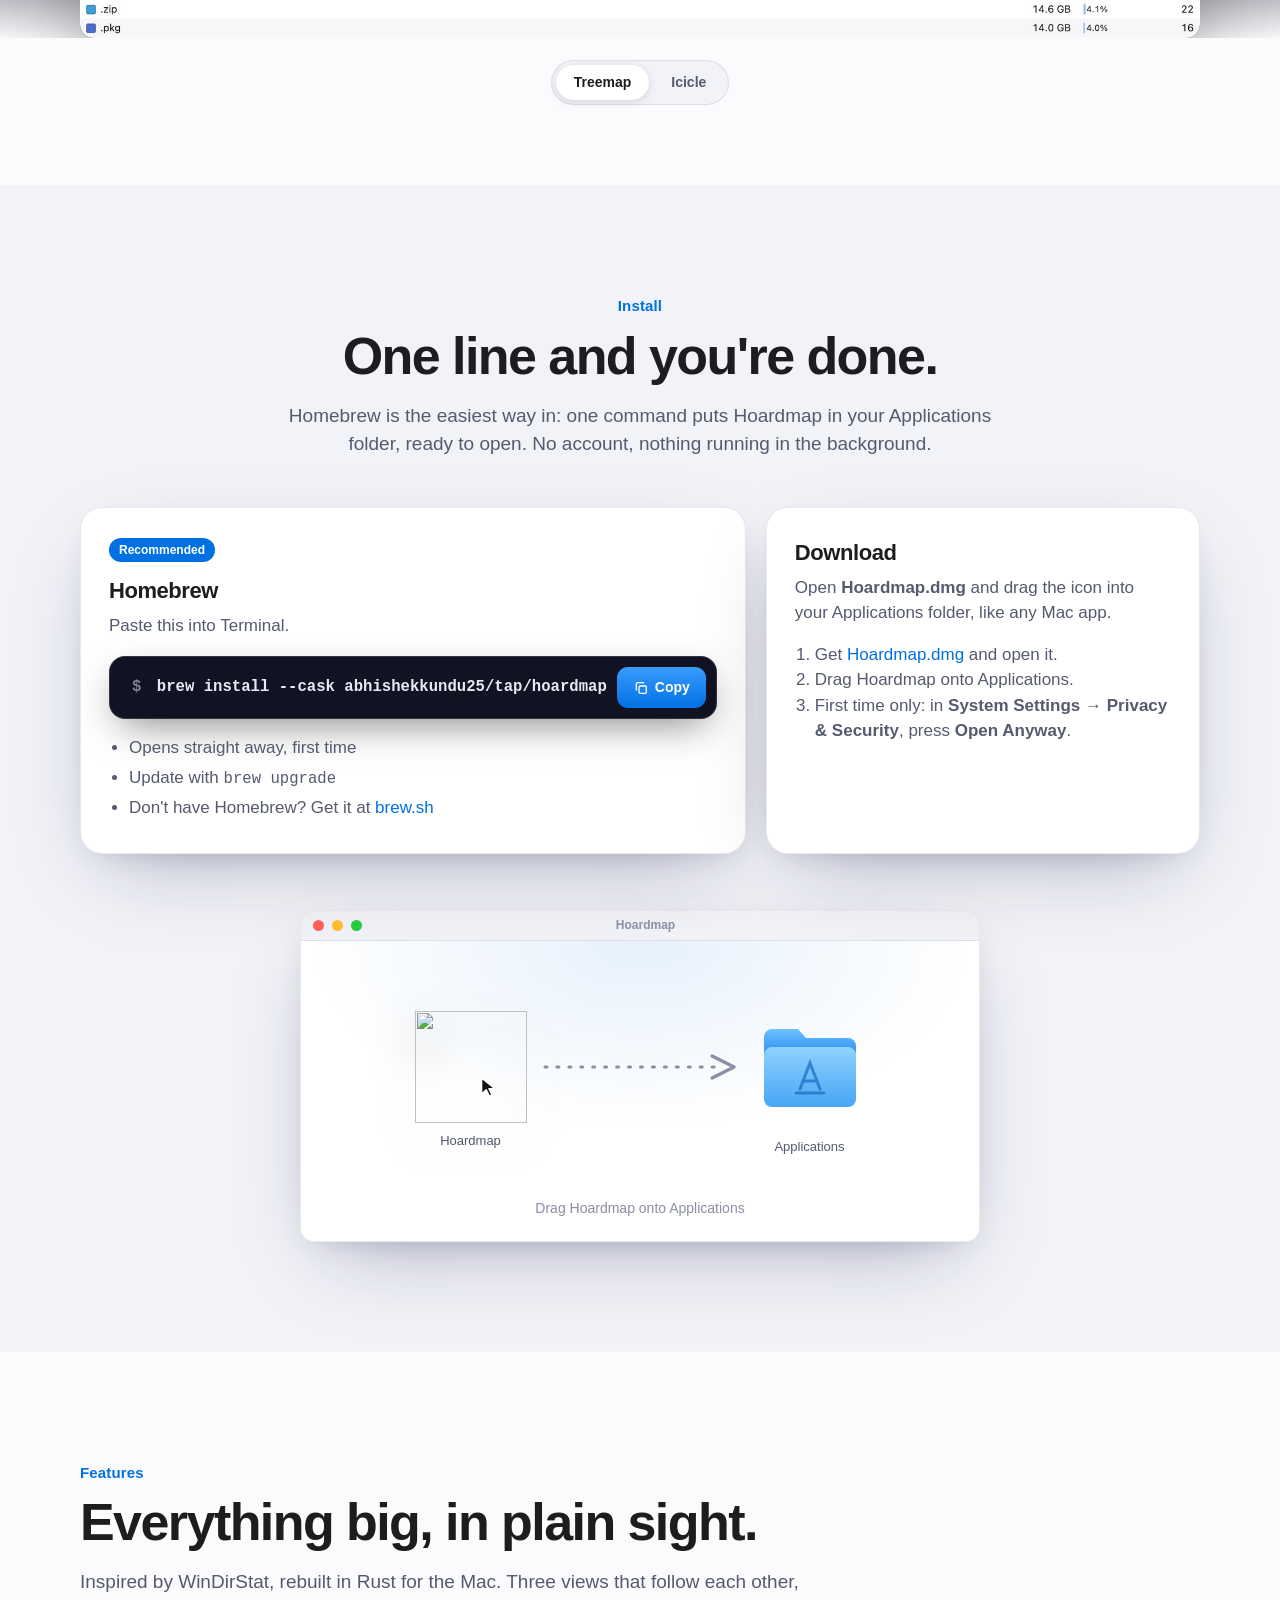
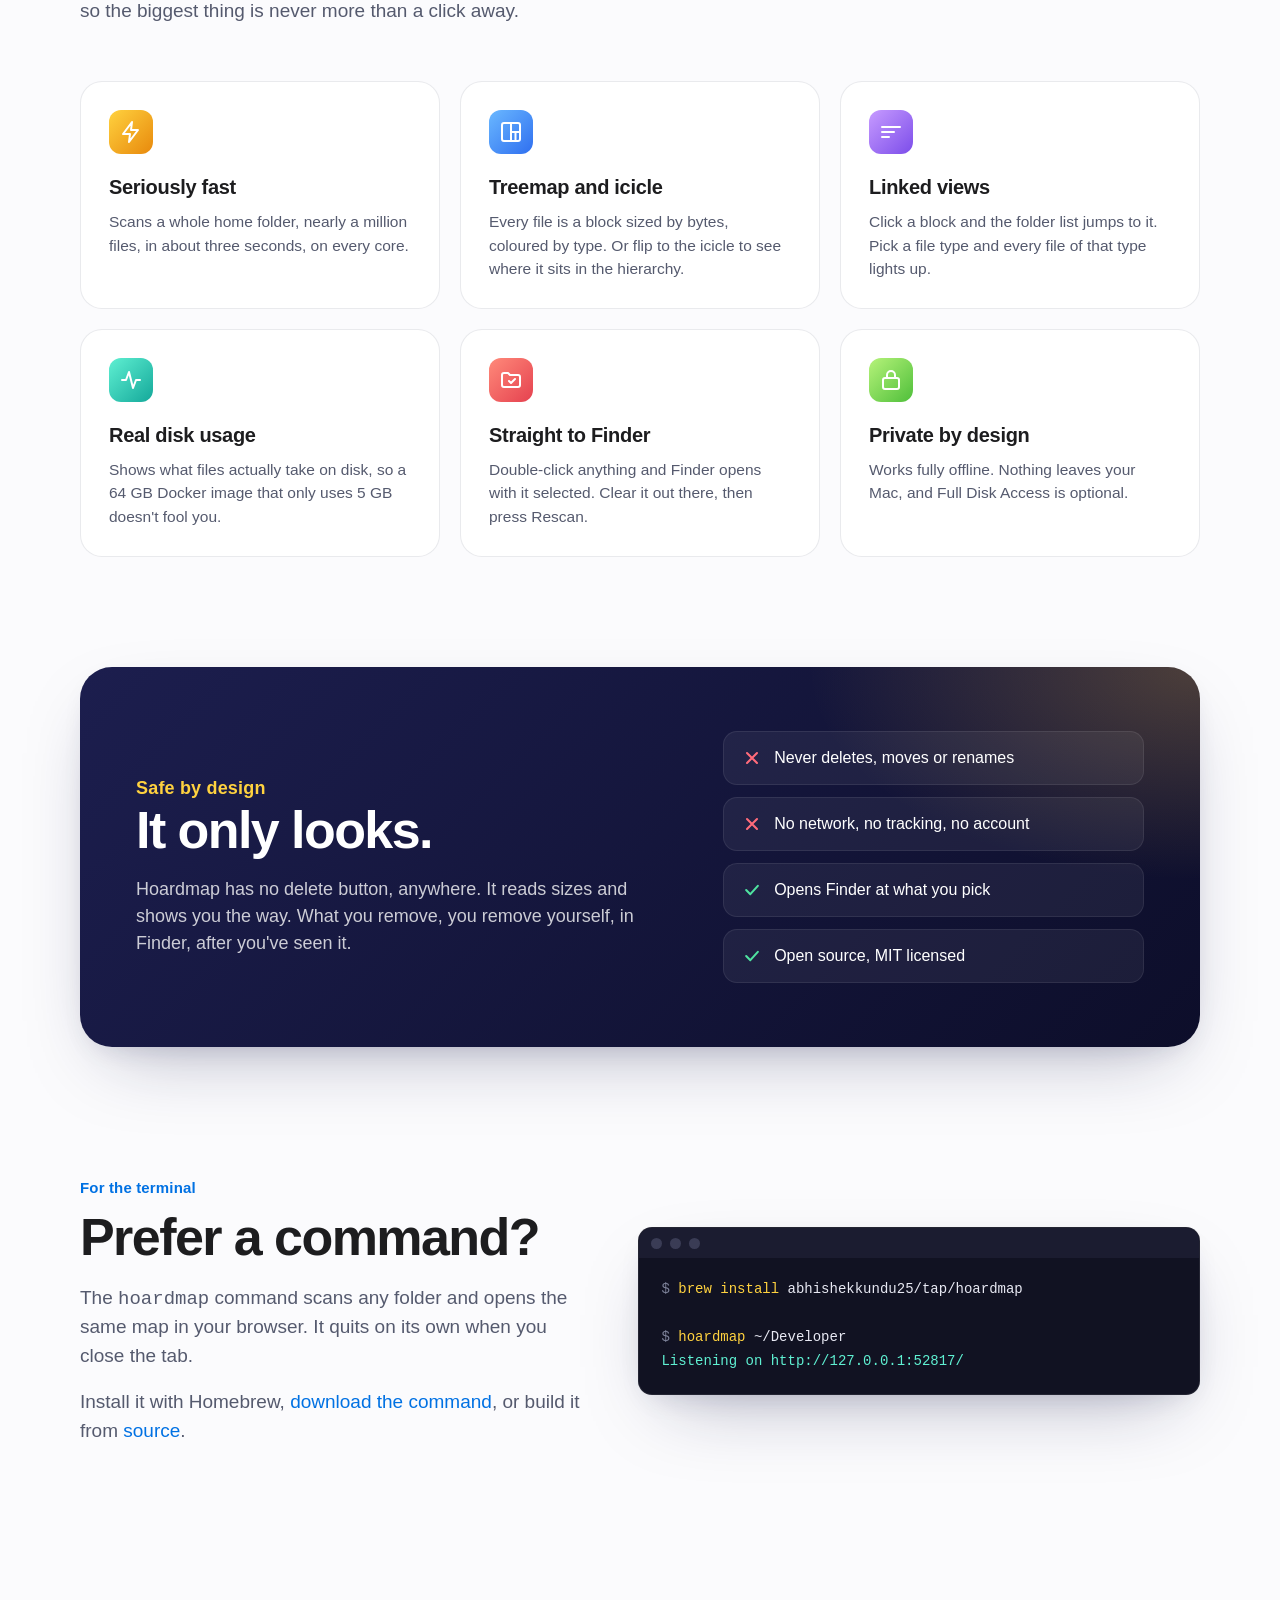
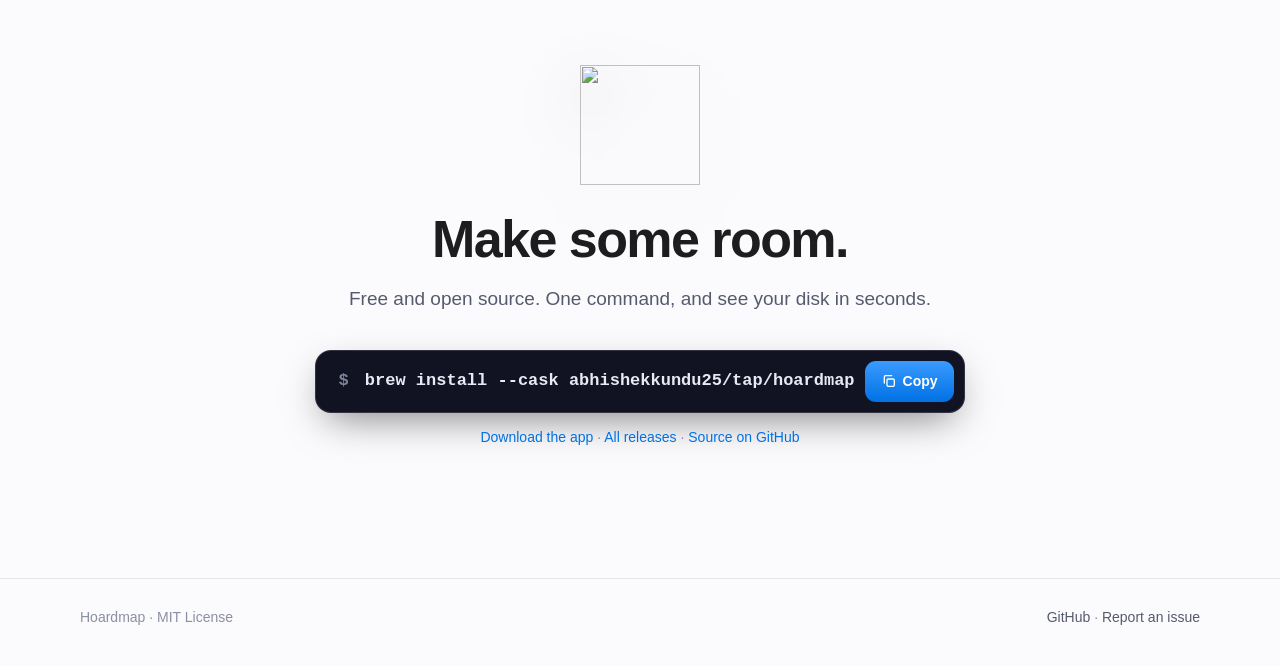
==== commit 9f21c921: "Homebrew tap: install with brew first, and each release updates the tap The website, README and rele" ====
--- a/site/index.html
+++ b/site/index.html
@@ -125,6 +125,25 @@
 .download:active { transform: translateY(0); }
 .download svg { width: 26px; height: 26px; flex: none; }
 .download small { display: block; font-size: 13px; font-weight: 500; opacity: 0.8; letter-spacing: 0; }
+.brew {
+  display: flex; align-items: center; gap: 10px; max-width: 100%;
+  padding: 10px 10px 10px 22px; border-radius: 16px;
+  background: #111222; color: #e8e9f3; border: 1px solid rgba(255, 255, 255, 0.14);
+  box-shadow: 0 14px 40px -12px rgba(0, 0, 0, 0.55);
+}
+.brew code { min-width: 0; font: 600 clamp(13px, 1.8vw, 17px)/1.4 ui-monospace, "SF Mono", Menlo, monospace; overflow-x: auto; white-space: nowrap; text-align: left; }
+.brew code .p { color: #7d8299; margin-right: 6px; }
+.brew .copy {
+  display: inline-flex; align-items: center; gap: 6px; flex: none;
+  font: inherit; font-size: 14px; font-weight: 600; cursor: pointer;
+  padding: 10px 16px; border: 0; border-radius: 11px;
+  background: linear-gradient(180deg, #3a9bff, #0071e3); color: #fff;
+}
+.brew .copy svg { width: 16px; height: 16px; }
+.brew .copy:hover { filter: brightness(1.1); }
+.brew-note { font-size: 14px; color: rgba(255, 255, 255, 0.7); }
+.download.ghost { padding: 12px 24px 12px 20px; font-size: 16px; background: rgba(255, 255, 255, 0.1); box-shadow: inset 0 0 0 1px rgba(255, 255, 255, 0.25); }
+.download.ghost svg { width: 20px; height: 20px; }
 .cta .meta { font-size: 14px; color: rgba(255, 255, 255, 0.6); }
 .cta .meta a { color: rgba(255, 255, 255, 0.85); }
 
@@ -169,7 +188,16 @@
 .center { text-align: center; }
 .center .sub { margin-inline: auto; }
 
-/* Install: drag to Applications */
+/* Install */
+.ways { display: grid; grid-template-columns: 1fr 1fr; gap: 20px; margin-top: 48px; text-align: left; }
+.way { background: var(--card); border: 1px solid var(--line); border-radius: 22px; padding: 28px; box-shadow: var(--shadow); }
+.way h3 { margin: 0 0 6px; font-size: 22px; letter-spacing: -0.02em; }
+.way .tag { display: inline-block; margin-bottom: 12px; padding: 3px 10px; border-radius: 999px; font-size: 12px; font-weight: 700; color: var(--accent-ink); background: var(--accent); }
+.way p { margin: 0; color: var(--ink-2); }
+.way .brew { margin-top: 18px; }
+.way ul { margin: 16px 0 0; padding-left: 20px; color: var(--ink-2); }
+.way ul li { margin: 4px 0; }
+.way code { font-family: ui-monospace, "SF Mono", Menlo, monospace; font-size: 0.92em; }
 .install { background: var(--bg-2); }
 .dmg {
   margin: 56px auto 0; max-width: 680px;
@@ -214,17 +242,6 @@
 .stage .to .folder { animation: gulp 4.2s ease infinite; }
 @keyframes gulp { 0%, 64% { transform: scale(1); } 70% { transform: scale(1.1); } 78%, 100% { transform: scale(1); } }
 .stage .caption { position: absolute; left: 0; right: 0; bottom: 22px; text-align: center; font-size: 14px; color: var(--ink-3); }
-.steps { display: grid; grid-template-columns: repeat(3, 1fr); gap: 20px; margin-top: 48px; counter-reset: step; }
-.steps li { list-style: none; background: var(--card); border: 1px solid var(--line); border-radius: 18px; padding: 22px 22px 20px; }
-.steps li::before {
-  counter-increment: step; content: counter(step);
-  display: inline-grid; place-items: center; width: 28px; height: 28px; margin-bottom: 10px;
-  border-radius: 50%; background: var(--accent); color: #fff; font-size: 14px; font-weight: 700;
-}
-.steps li > b { display: block; font-size: 17px; margin-bottom: 4px; }
-.steps span { color: var(--ink-2); font-size: 15px; }
-.steps code { font-size: 13px; }
-ol.steps { padding: 0; }
 
 /* Features */
 .grid { display: grid; grid-template-columns: repeat(3, 1fr); gap: 20px; margin-top: 56px; }
@@ -288,8 +305,9 @@
 footer a { color: var(--ink-2); }
 
 @media (max-width: 860px) {
-  .grid, .steps { grid-template-columns: 1fr; }
-  .safe, .term-grid { grid-template-columns: 1fr; }
+  .grid { grid-template-columns: 1fr; }
+  .safe, .term-grid, .ways { grid-template-columns: 1fr; }
+  .brew code { white-space: normal; }
   .safe { padding: 40px 24px; border-radius: 24px; }
   section { padding: 80px 0; }
   nav a.link { display: none; }
@@ -314,7 +332,7 @@
     <a class="link" href="#features">Features</a>
     <a class="link" href="#terminal">Terminal</a>
     <a class="link" href="https://github.com/abhishekkundu25/hoardmap">GitHub</a>
-    <a class="mini" href="https://github.com/abhishekkundu25/hoardmap/releases/latest/download/Hoardmap.dmg">Download</a>
+    <a class="mini" href="#install">Install</a>
   </div>
 </nav>
 
@@ -324,9 +342,14 @@
     <h1>Find what's <span class="shine">hoarding</span> your disk.</h1>
     <p class="lede">A fast, free map of your Mac's storage. Every folder and file, sized at a glance. Spot the giant, click it, and Finder takes you straight there.</p>
     <div class="cta">
-      <a class="download" href="https://github.com/abhishekkundu25/hoardmap/releases/latest/download/Hoardmap.dmg">
+      <div class="brew">
+        <code><span class="p">$</span> brew install --cask abhishekkundu25/tap/hoardmap</code>
+        <button type="button" class="copy" data-copy="brew install --cask abhishekkundu25/tap/hoardmap"><svg viewBox="0 0 24 24" fill="none" stroke="currentColor" stroke-width="2" stroke-linecap="round" stroke-linejoin="round" aria-hidden="true"><rect x="9" y="9" width="11" height="11" rx="2"/><path d="M5 15V6a2 2 0 0 1 2-2h9"/></svg><span>Copy</span></button>
+      </div>
+      <div class="brew-note">Install with Homebrew: ready to open, and <code>brew upgrade</code> keeps it current.</div>
+      <a class="download ghost" href="https://github.com/abhishekkundu25/hoardmap/releases/latest/download/Hoardmap.dmg">
         <svg viewBox="0 0 24 24" fill="none" stroke="currentColor" stroke-width="2.2" stroke-linecap="round" stroke-linejoin="round" aria-hidden="true"><path d="M12 3v12"/><path d="m7 10 5 5 5-5"/><path d="M5 20h14"/></svg>
-        <span>Download for Mac<small>Free · macOS 11 or later · Apple silicon &amp; Intel</small></span>
+        <span>Or download for Mac<small>Free · macOS 11 or later · Apple silicon &amp; Intel</small></span>
       </a>
       <div class="meta">Version <span data-version>latest</span> · <a href="https://github.com/abhishekkundu25/hoardmap/releases/latest">Release notes</a> · <a href="#install">How to install</a></div>
     </div>
@@ -356,8 +379,34 @@
 <section id="install" class="install" style="margin-top:80px">
   <div class="wrap center">
     <p class="eyebrow">Install</p>
-    <h2>One drag and you're done.</h2>
-    <p class="sub">Open <b>Hoardmap.dmg</b> and drag the icon into your Applications folder, like any Mac app. No installer, no account, nothing running in the background.</p>
+    <h2>One line and you're done.</h2>
+    <p class="sub">Homebrew is the easiest way in: one command puts Hoardmap in your Applications folder, ready to open. No account, nothing running in the background.</p>
+
+    <div class="ways">
+      <div class="way">
+        <span class="tag">Recommended</span>
+        <h3>Homebrew</h3>
+        <p>Paste this into Terminal.</p>
+        <div class="brew">
+        <code><span class="p">$</span> brew install --cask abhishekkundu25/tap/hoardmap</code>
+        <button type="button" class="copy" data-copy="brew install --cask abhishekkundu25/tap/hoardmap"><svg viewBox="0 0 24 24" fill="none" stroke="currentColor" stroke-width="2" stroke-linecap="round" stroke-linejoin="round" aria-hidden="true"><rect x="9" y="9" width="11" height="11" rx="2"/><path d="M5 15V6a2 2 0 0 1 2-2h9"/></svg><span>Copy</span></button>
+      </div>
+        <ul>
+          <li>Opens straight away, first time</li>
+          <li>Update with <code>brew upgrade</code></li>
+          <li>Don't have Homebrew? Get it at <a href="https://brew.sh">brew.sh</a></li>
+        </ul>
+      </div>
+      <div class="way">
+        <h3>Download</h3>
+        <p>Open <b>Hoardmap.dmg</b> and drag the icon into your Applications folder, like any Mac app.</p>
+        <ol style="margin:16px 0 0;padding-left:20px;color:var(--ink-2)">
+          <li>Get <a href="https://github.com/abhishekkundu25/hoardmap/releases/latest/download/Hoardmap.dmg">Hoardmap.dmg</a> and open it.</li>
+          <li>Drag Hoardmap onto Applications.</li>
+          <li>First time only: in <b>System Settings → Privacy &amp; Security</b>, press <b>Open Anyway</b>.</li>
+        </ol>
+      </div>
+    </div>
 
     <div class="dmg" aria-hidden="true">
       <div class="bar"><i></i><i></i><i></i><span>Hoardmap</span></div>
@@ -387,11 +436,6 @@
       </div>
     </div>
 
-    <ol class="steps" style="text-align:left">
-      <li><b>Download</b><span>Get <a href="https://github.com/abhishekkundu25/hoardmap/releases/latest/download/Hoardmap.dmg">Hoardmap.dmg</a> and open it.</span></li>
-      <li><b>Drag to Applications</b><span>Drop the icon onto the Applications folder in the window that opens.</span></li>
-      <li><b>Open it</b><span>First time only: macOS asks you to confirm. Open <b>System Settings → Privacy &amp; Security</b> and press <b>Open Anyway</b>.</span></li>
-    </ol>
   </div>
 </section>
 
@@ -459,14 +503,14 @@
       <p class="eyebrow">For the terminal</p>
       <h2>Prefer a command?</h2>
       <p class="sub">The <code>hoardmap</code> command scans any folder and opens the same map in your browser. It quits on its own when you close the tab.</p>
-      <p class="sub"><a href="https://github.com/abhishekkundu25/hoardmap/releases/latest/download/hoardmap-macos.tar.gz">Download the command</a> or build it from <a href="https://github.com/abhishekkundu25/hoardmap">source</a>.</p>
+      <p class="sub">Install it with Homebrew, <a href="https://github.com/abhishekkundu25/hoardmap/releases/latest/download/hoardmap-macos.tar.gz">download the command</a>, or build it from <a href="https://github.com/abhishekkundu25/hoardmap">source</a>.</p>
     </div>
     <div class="term" aria-label="Terminal example">
       <div class="bar"><i></i><i></i><i></i></div>
-<pre><span class="p">$</span> <span class="c">hoardmap</span> ~/Developer
-<span class="o">Listening on http://127.0.0.1:52817/</span>
-
-<span class="p">$</span> <span class="c">cargo install</span> --git https://github.com/abhishekkundu25/hoardmap</pre>
+<pre><span class="p">$</span> <span class="c">brew install</span> abhishekkundu25/tap/hoardmap
+
+<span class="p">$</span> <span class="c">hoardmap</span> ~/Developer
+<span class="o">Listening on http://127.0.0.1:52817/</span></pre>
     </div>
   </div>
 </section>
@@ -475,13 +519,13 @@
   <div class="wrap">
     <img class="icon" src="hoardmap.svg" alt="">
     <h2>Make some room.</h2>
-    <p class="sub" style="margin-inline:auto">Free and open source. Download, drag to Applications, and see your disk in seconds.</p>
+    <p class="sub" style="margin-inline:auto">Free and open source. One command, and see your disk in seconds.</p>
     <div class="cta">
-      <a class="download" href="https://github.com/abhishekkundu25/hoardmap/releases/latest/download/Hoardmap.dmg">
-        <svg viewBox="0 0 24 24" fill="none" stroke="currentColor" stroke-width="2.2" stroke-linecap="round" stroke-linejoin="round" aria-hidden="true"><path d="M12 3v12"/><path d="m7 10 5 5 5-5"/><path d="M5 20h14"/></svg>
-        <span>Download for Mac<small>Free · macOS 11 or later · Apple silicon &amp; Intel</small></span>
-      </a>
-      <div class="meta"><a href="https://github.com/abhishekkundu25/hoardmap/releases">All releases</a> · <a href="https://github.com/abhishekkundu25/hoardmap">Source on GitHub</a></div>
+      <div class="brew">
+        <code><span class="p">$</span> brew install --cask abhishekkundu25/tap/hoardmap</code>
+        <button type="button" class="copy" data-copy="brew install --cask abhishekkundu25/tap/hoardmap"><svg viewBox="0 0 24 24" fill="none" stroke="currentColor" stroke-width="2" stroke-linecap="round" stroke-linejoin="round" aria-hidden="true"><rect x="9" y="9" width="11" height="11" rx="2"/><path d="M5 15V6a2 2 0 0 1 2-2h9"/></svg><span>Copy</span></button>
+      </div>
+      <div class="meta"><a href="https://github.com/abhishekkundu25/hoardmap/releases/latest/download/Hoardmap.dmg">Download the app</a> · <a href="https://github.com/abhishekkundu25/hoardmap/releases">All releases</a> · <a href="https://github.com/abhishekkundu25/hoardmap">Source on GitHub</a></div>
     </div>
   </div>
 </section>
@@ -494,6 +538,18 @@
 </footer>
 
 <script>
+for (const button of document.querySelectorAll(".copy")) {
+  button.addEventListener("click", async () => {
+    const label = button.querySelector("span");
+    try {
+      await navigator.clipboard.writeText(button.dataset.copy);
+      label.textContent = "Copied";
+    } catch {
+      label.textContent = "Select and copy";
+    }
+    setTimeout(() => { label.textContent = "Copy"; }, 1600);
+  });
+}
 for (const button of document.querySelectorAll(".switch button")) {
   button.addEventListener("click", () => {
     const shot = button.dataset.shot;
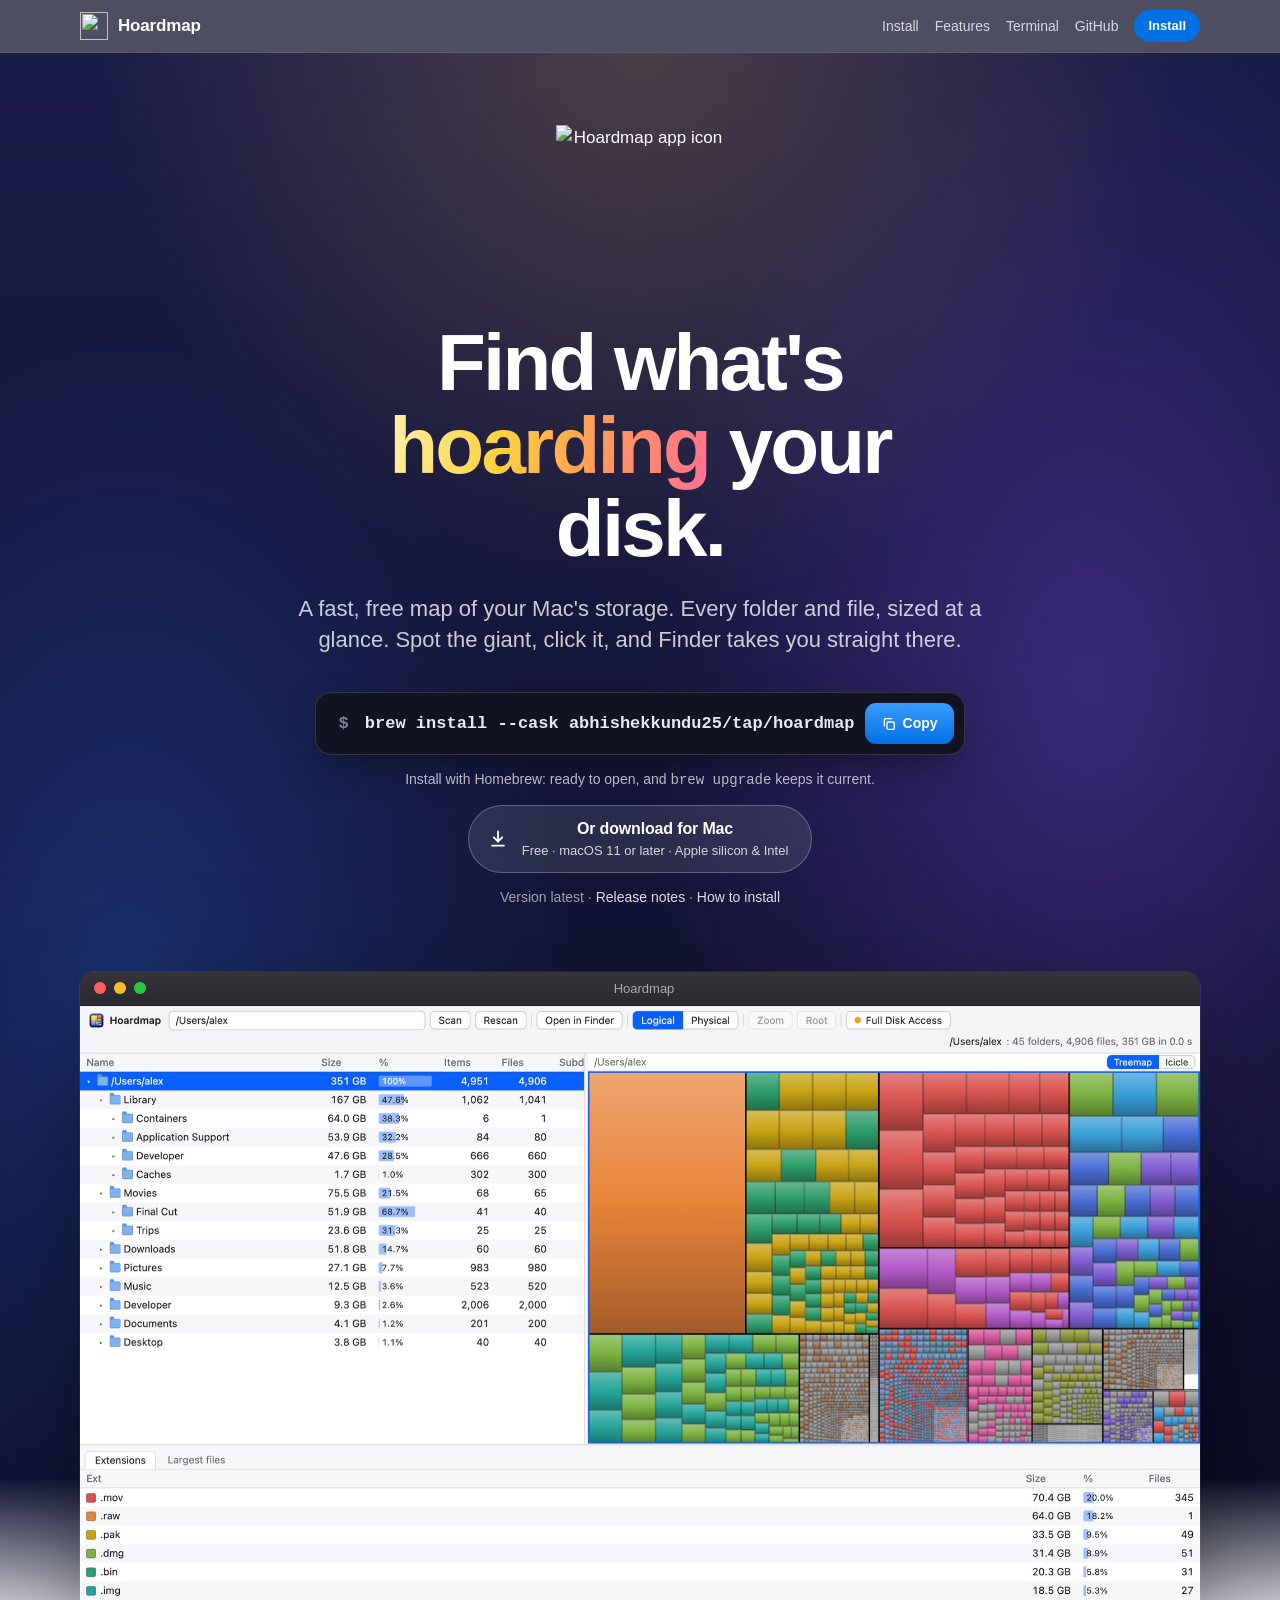
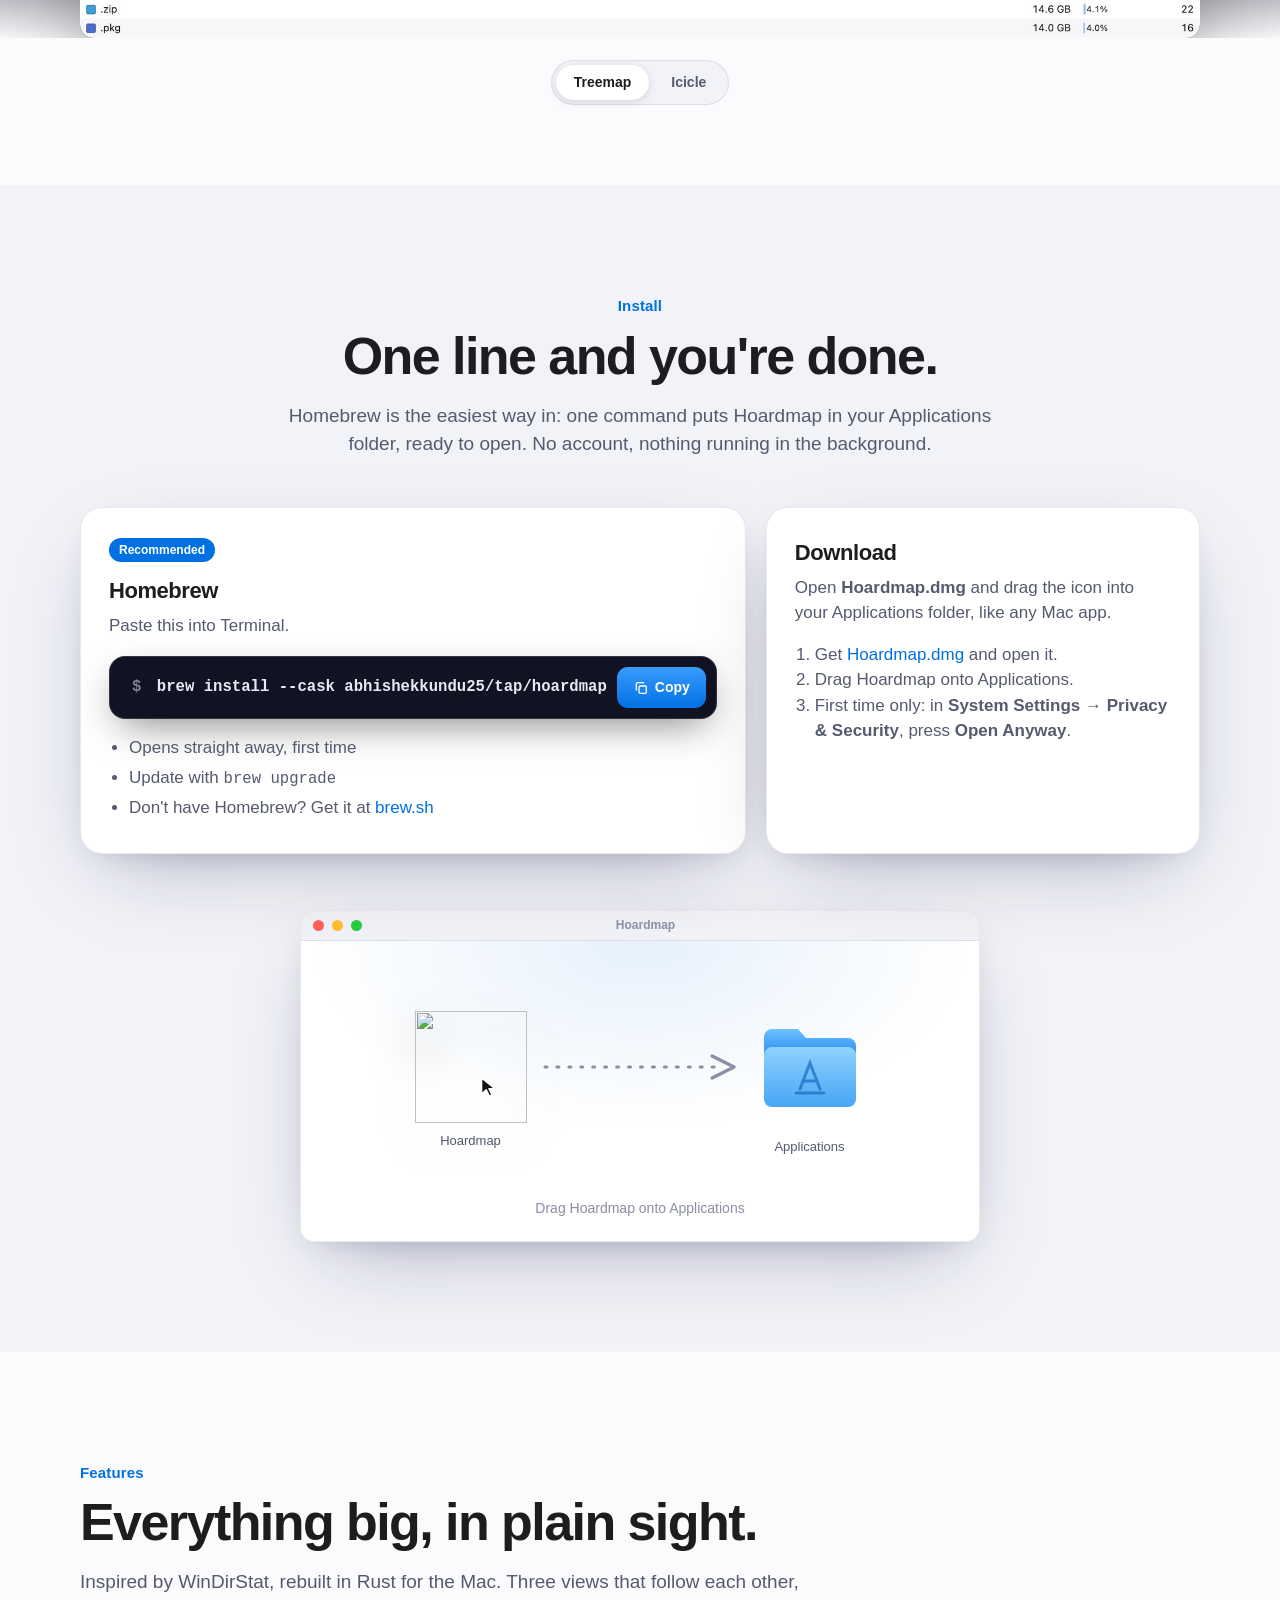
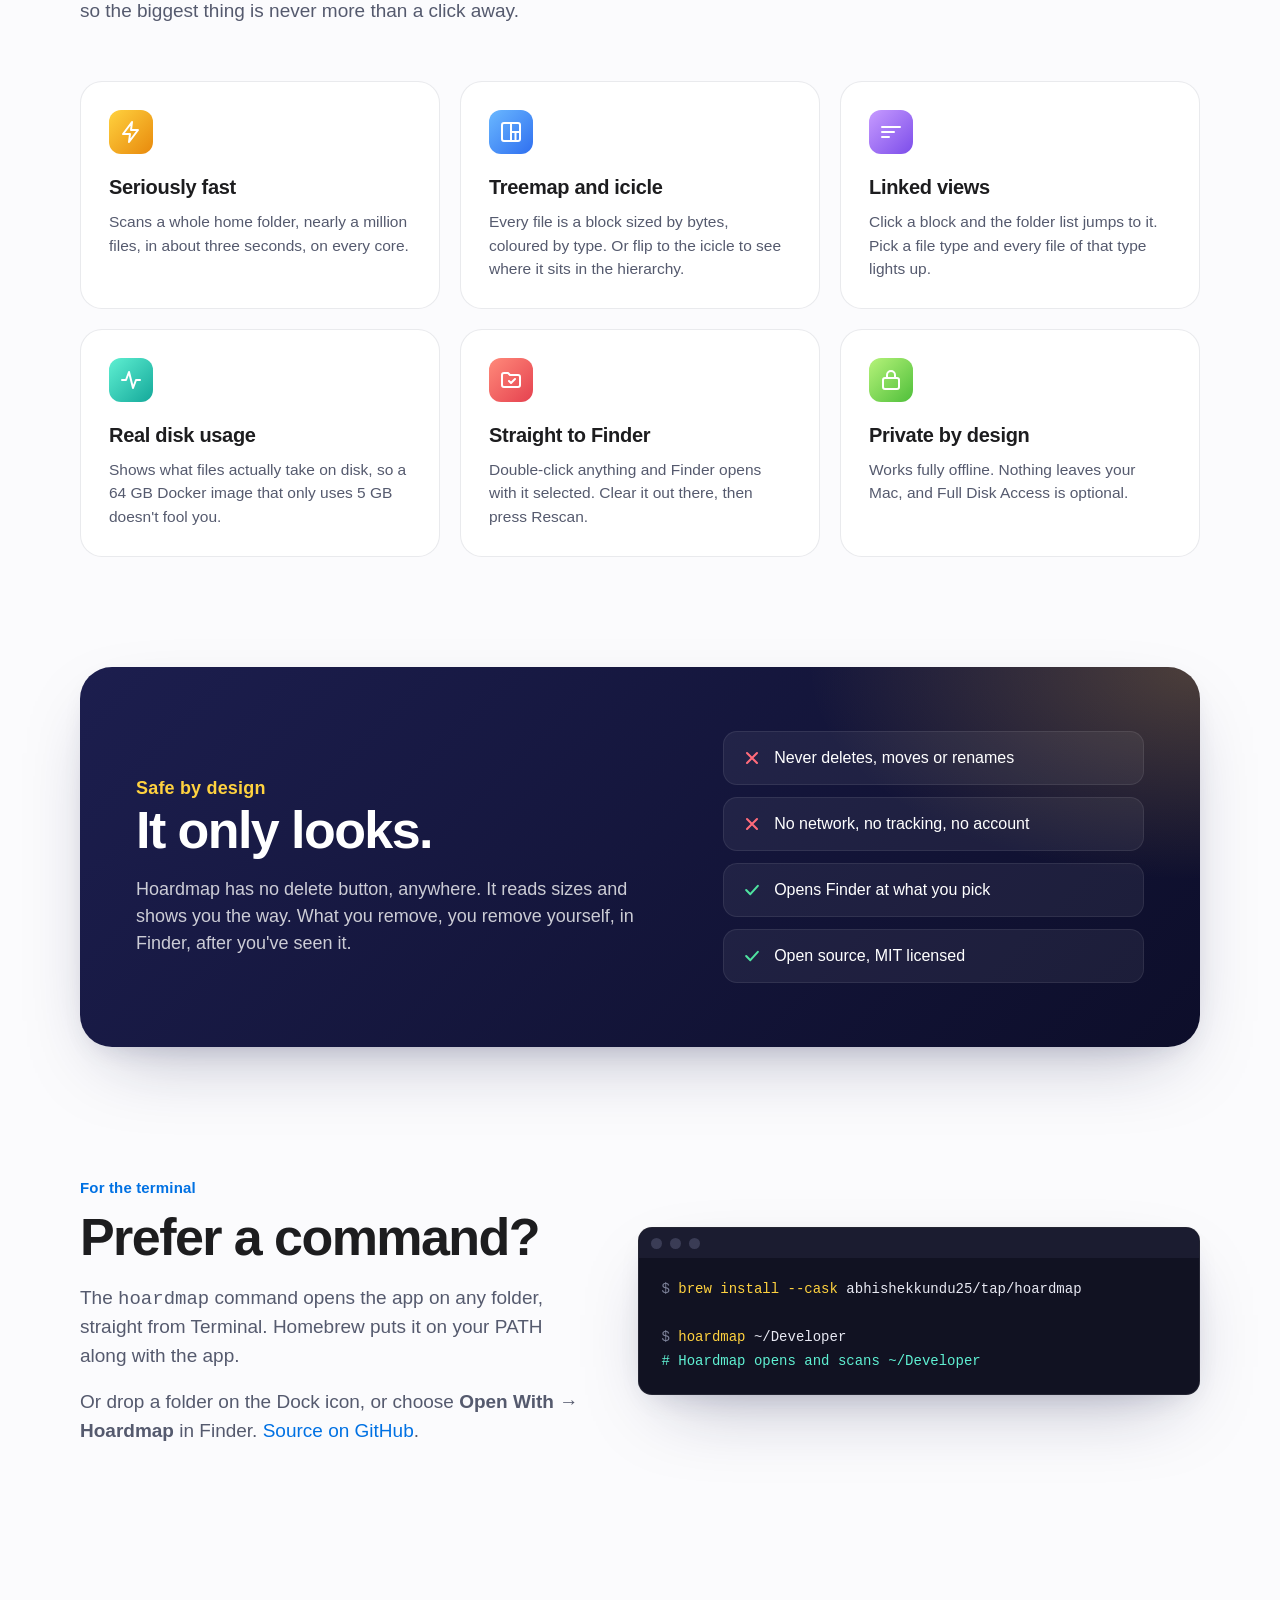
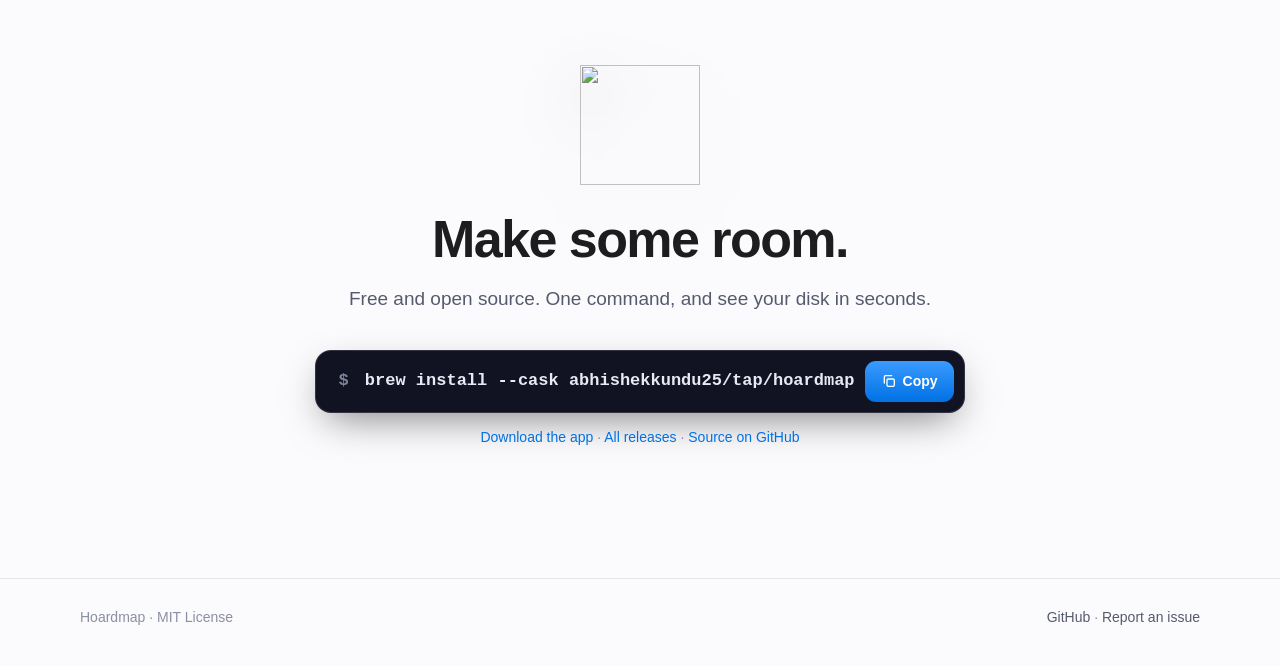
==== commit 7200d6b8: "No browser version: the hoardmap command opens the Mac app on a folder The command runs open -b dev." ====
--- a/site/index.html
+++ b/site/index.html
@@ -502,15 +502,15 @@
     <div>
       <p class="eyebrow">For the terminal</p>
       <h2>Prefer a command?</h2>
-      <p class="sub">The <code>hoardmap</code> command scans any folder and opens the same map in your browser. It quits on its own when you close the tab.</p>
-      <p class="sub">Install it with Homebrew, <a href="https://github.com/abhishekkundu25/hoardmap/releases/latest/download/hoardmap-macos.tar.gz">download the command</a>, or build it from <a href="https://github.com/abhishekkundu25/hoardmap">source</a>.</p>
+      <p class="sub">The <code>hoardmap</code> command opens the app on any folder, straight from Terminal. Homebrew puts it on your PATH along with the app.</p>
+      <p class="sub">Or drop a folder on the Dock icon, or choose <b>Open With → Hoardmap</b> in Finder. <a href="https://github.com/abhishekkundu25/hoardmap">Source on GitHub</a>.</p>
     </div>
     <div class="term" aria-label="Terminal example">
       <div class="bar"><i></i><i></i><i></i></div>
-<pre><span class="p">$</span> <span class="c">brew install</span> abhishekkundu25/tap/hoardmap
+<pre><span class="p">$</span> <span class="c">brew install --cask</span> abhishekkundu25/tap/hoardmap
 
 <span class="p">$</span> <span class="c">hoardmap</span> ~/Developer
-<span class="o">Listening on http://127.0.0.1:52817/</span></pre>
+<span class="o"># Hoardmap opens and scans ~/Developer</span></pre>
     </div>
   </div>
 </section>
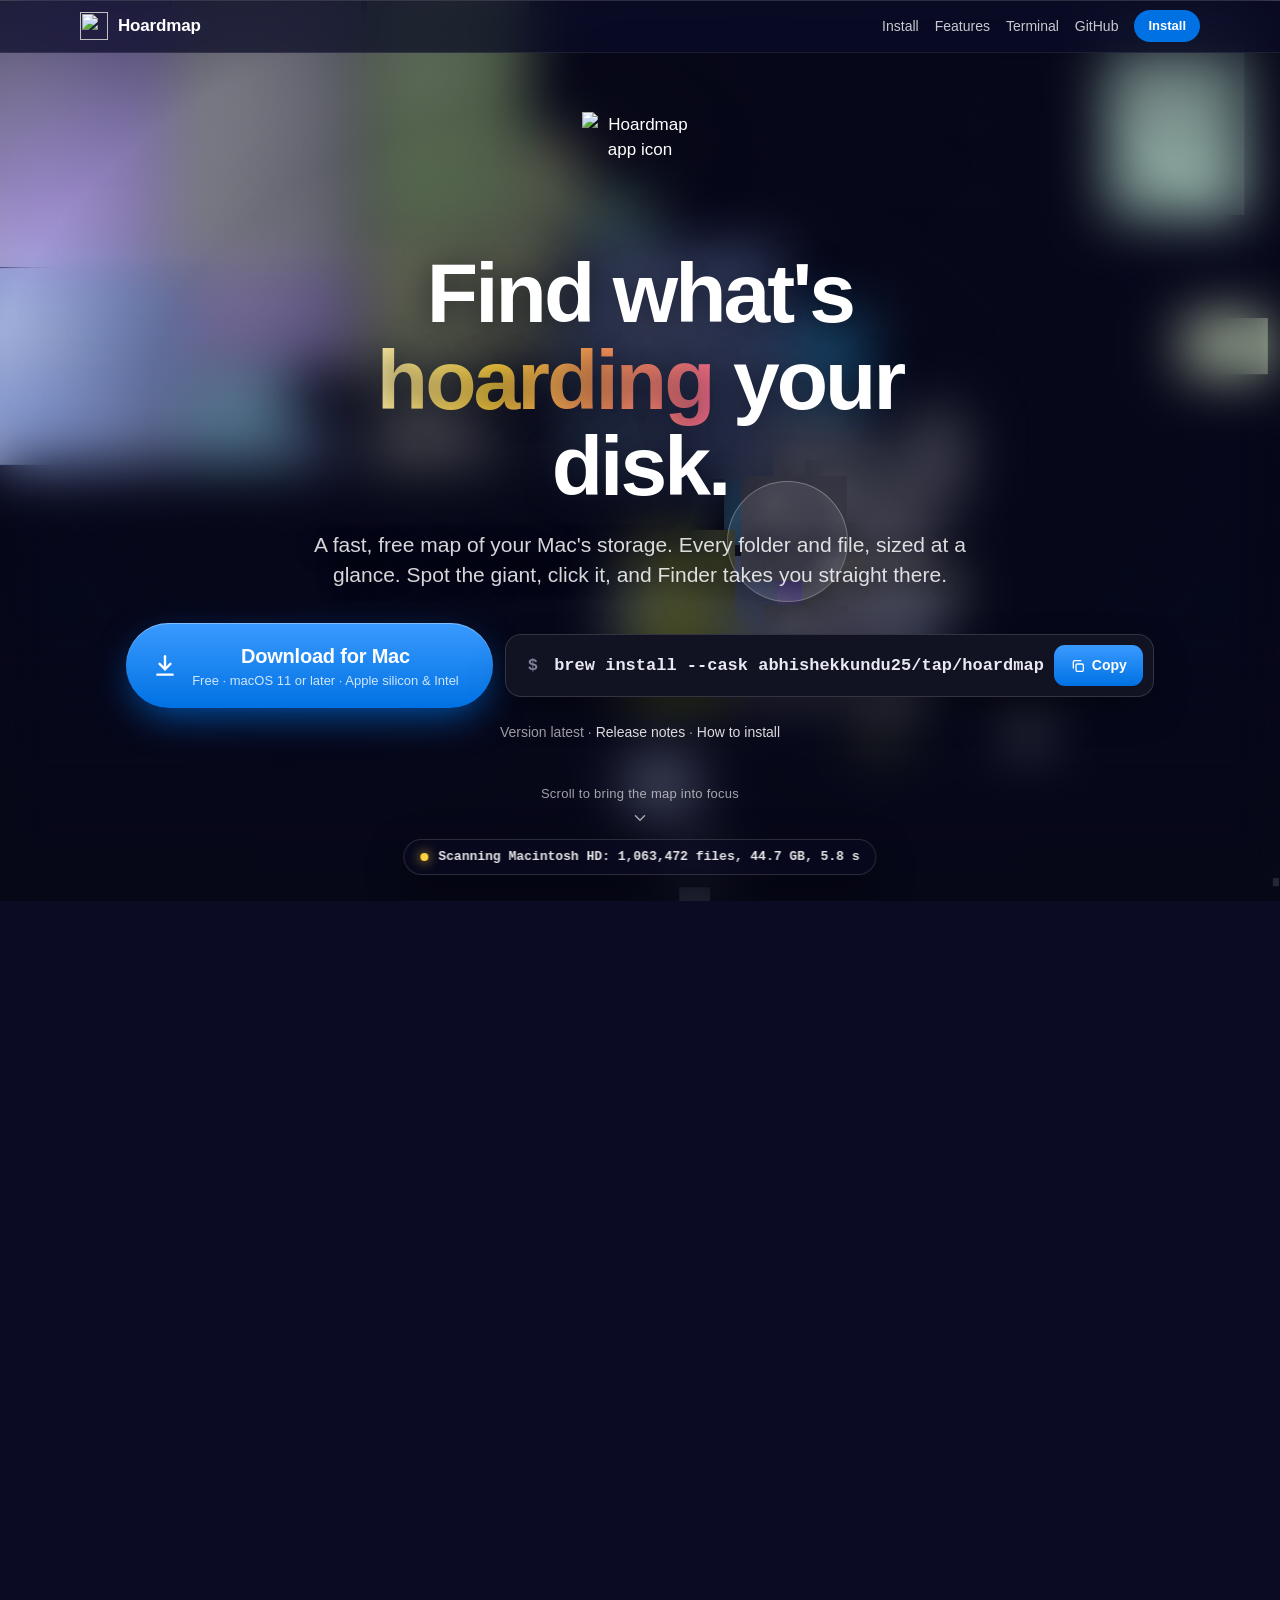
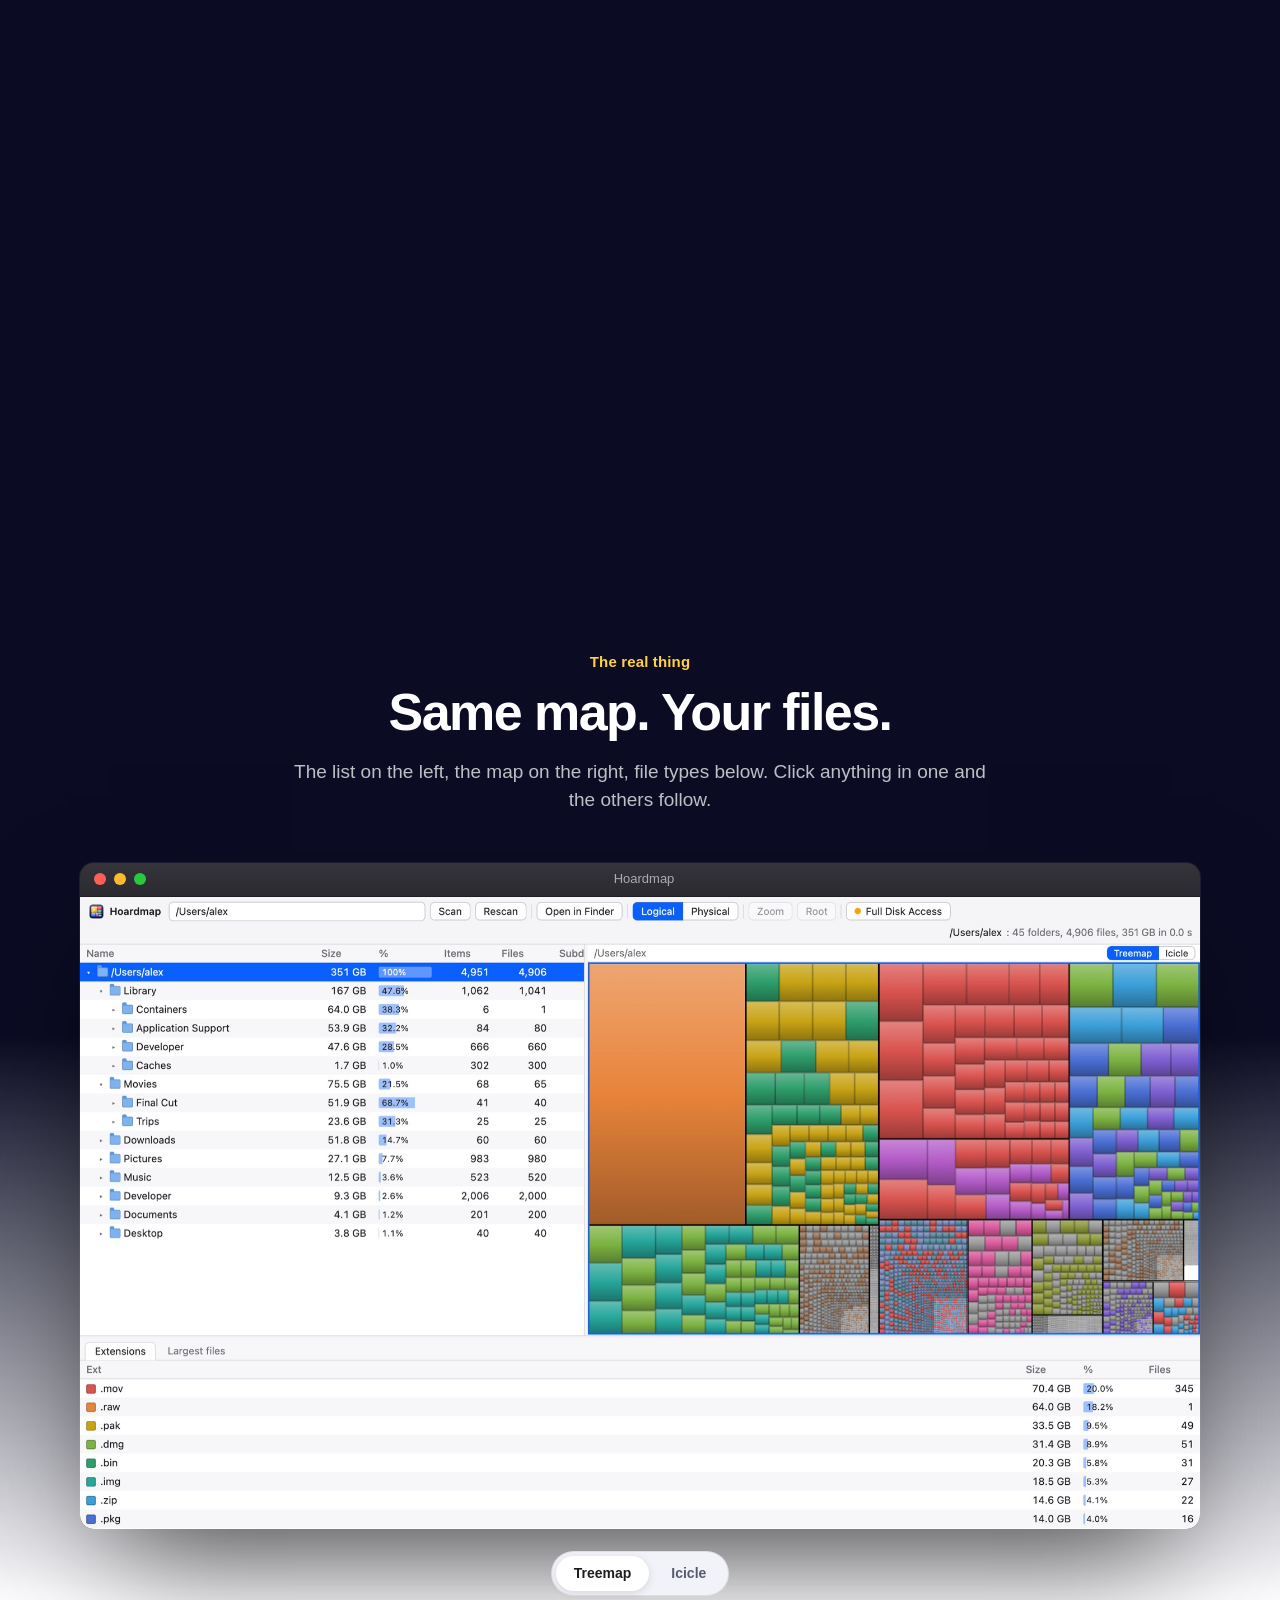
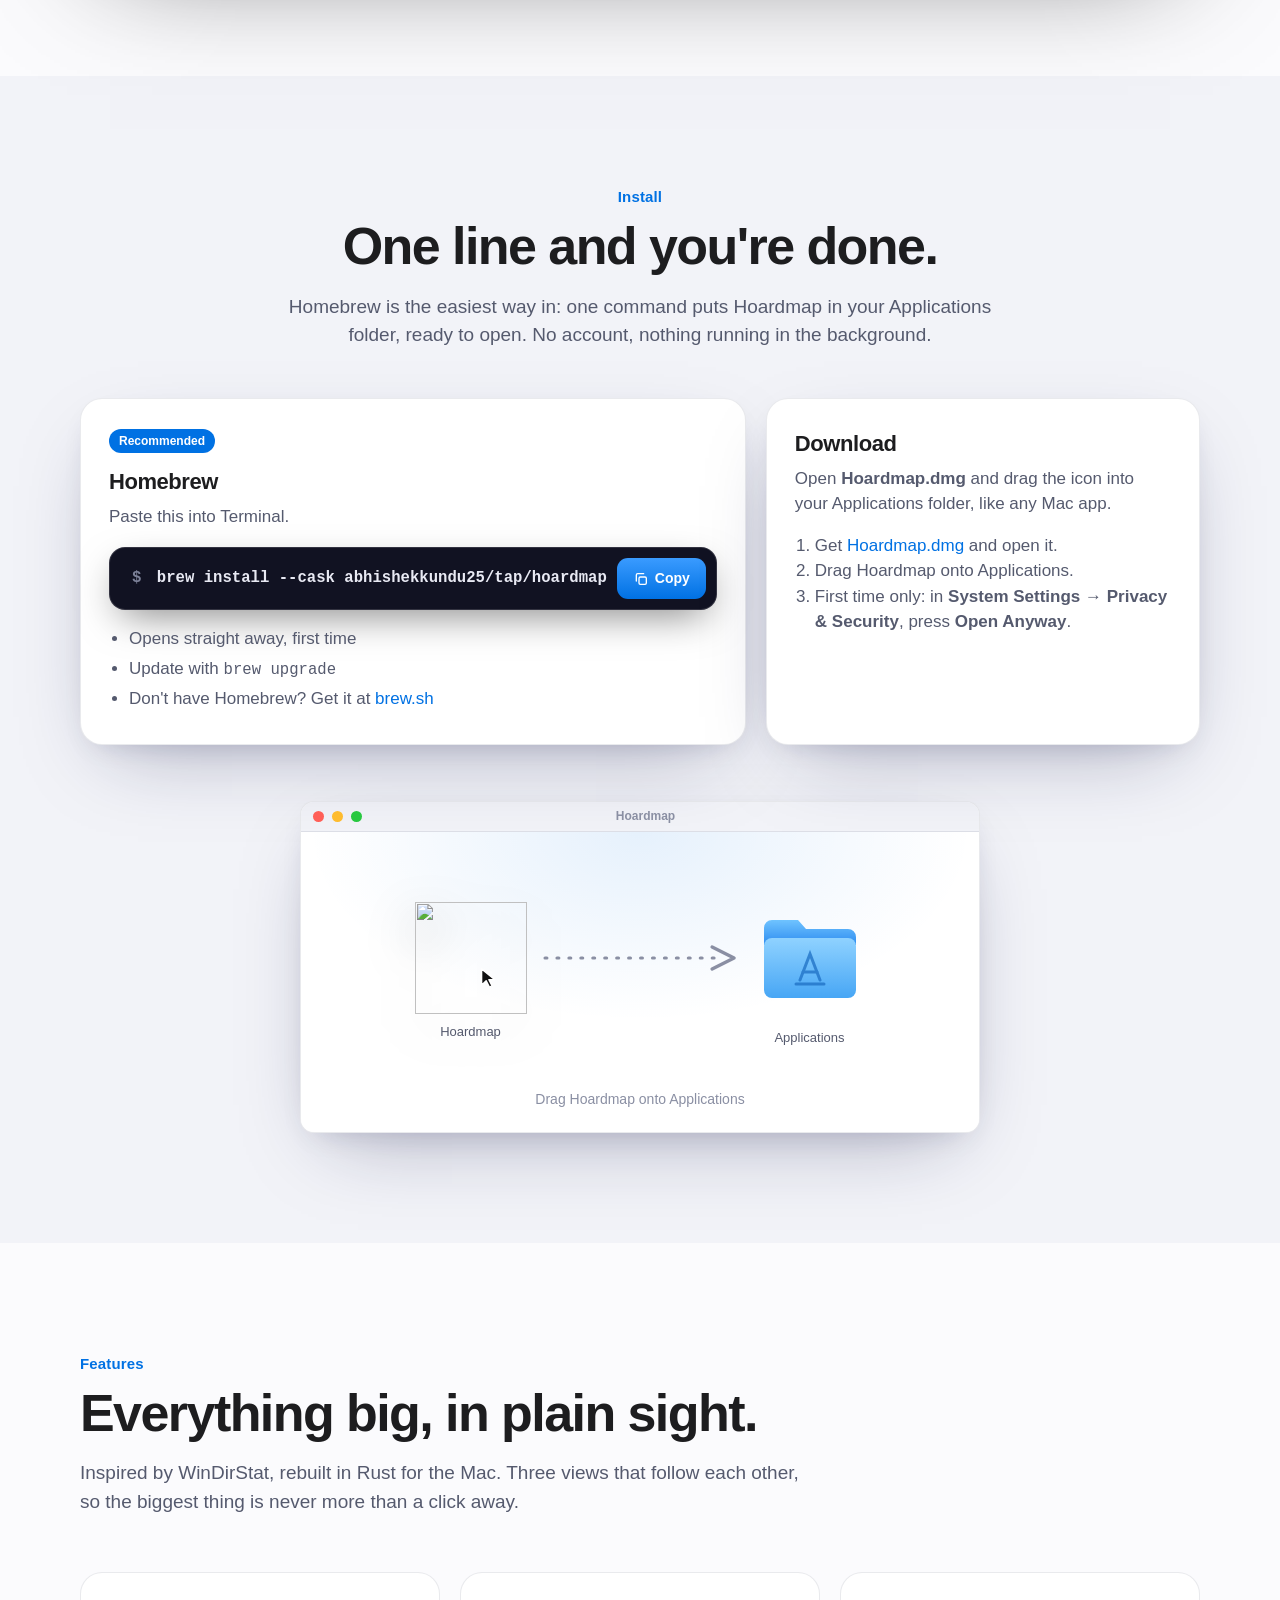
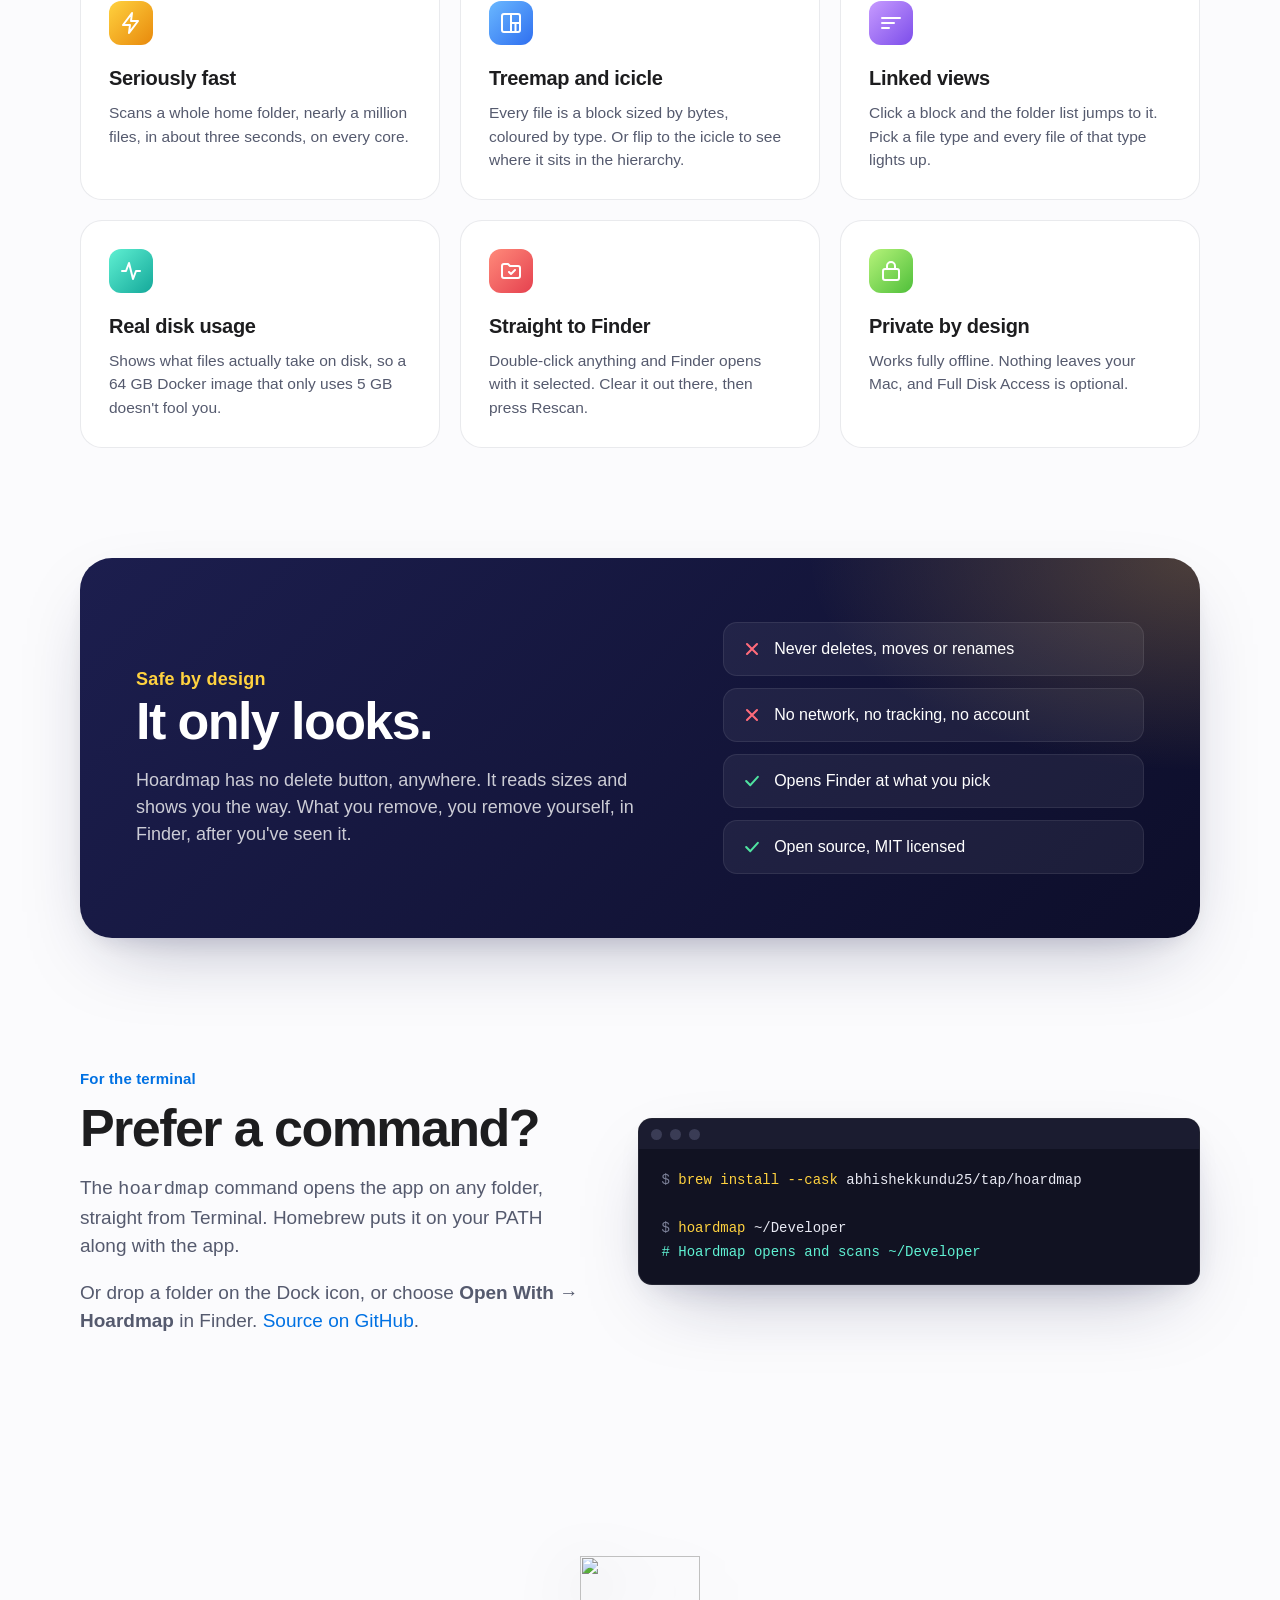
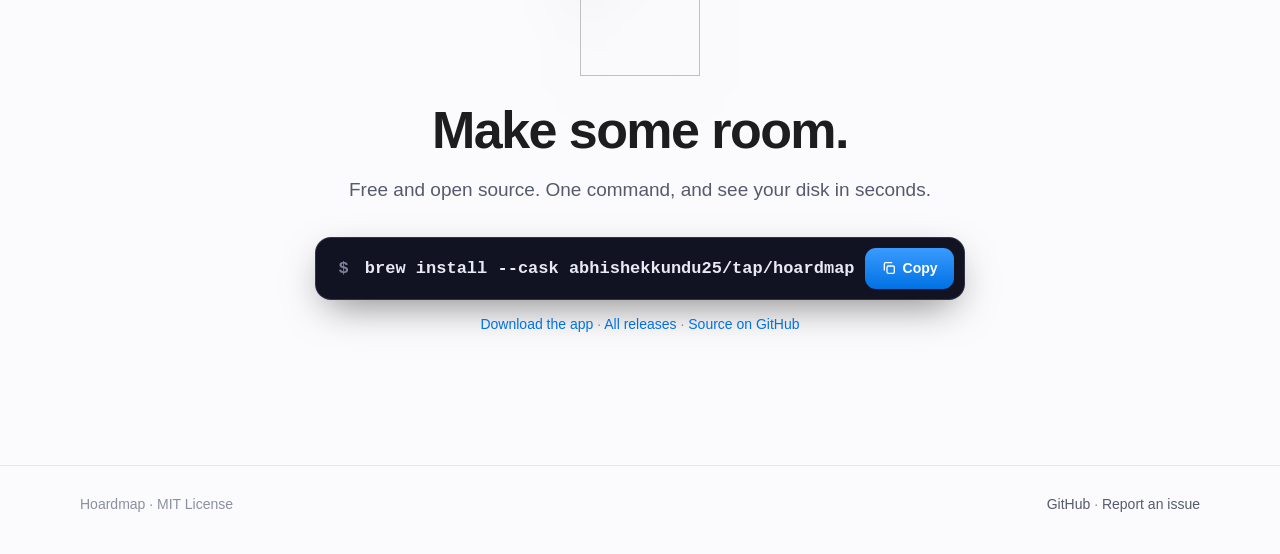
==== commit a3d6ba0c: "Site: the hero is a scan that never ends, a live treemap behind a blur with a lens under the pointer" ====
--- a/site/index.html
+++ b/site/index.html
@@ -76,43 +76,135 @@
 }
 nav a.mini:hover { text-decoration: none; filter: brightness(1.1); }
 
-/* Hero */
-.hero {
-  position: relative;
-  color: #fff;
+/* Hero: the scan that never ends. A treemap fills the stage and keeps scanning a
+   made-up disk; a veil blurs it behind the words, a lens under the pointer clears the
+   blur, and scrolling brings the whole map into focus. Without scripts the stage is
+   the gradient below and everything still reads. */
+.hero { position: relative; height: 240vh; margin-top: -52px; color: #fff; background: var(--hero-b); }
+.scene {
+  position: sticky; top: 0; height: 100vh; height: 100svh; overflow: hidden; isolation: isolate;
   background:
     radial-gradient(60% 50% at 50% 0%, rgba(255, 184, 74, 0.22), transparent 70%),
     radial-gradient(50% 60% at 85% 40%, rgba(124, 77, 234, 0.35), transparent 70%),
     radial-gradient(50% 60% at 10% 60%, rgba(47, 111, 240, 0.30), transparent 70%),
     linear-gradient(180deg, var(--hero-a), var(--hero-b));
-  padding: 72px 0 0;
-  overflow: hidden;
-  text-align: center;
-}
-.hero::after {
-  content: ""; position: absolute; inset: auto 0 0 0; height: 160px;
-  background: linear-gradient(180deg, transparent, var(--bg));
-  pointer-events: none;
-}
+  --blur: 28; --lens: 0; --mx: 50%; --my: 50%; --copy: 1; --lift: 0; --shade: 1; --reveal: 0;
+}
+#scan { position: absolute; inset: 0; width: 100%; height: 100%; display: block; }
+/* As the scene leaves, its foot darkens into the section below. */
+.scene::after {
+  content: ""; position: absolute; inset: auto 0 0 0; height: 46%; z-index: 1; pointer-events: none;
+  background: linear-gradient(180deg, transparent, var(--hero-b)); opacity: var(--out, 0);
+}
+.veil, .shade, .lens-ring { position: absolute; pointer-events: none; }
+.veil {
+  inset: 0;
+  -webkit-backdrop-filter: blur(calc(var(--blur) * 1px)) saturate(1.35);
+  backdrop-filter: blur(calc(var(--blur) * 1px)) saturate(1.35);
+  -webkit-mask-image: radial-gradient(circle calc(var(--lens) * 1px) at var(--mx) var(--my), transparent 0, transparent 60%, #000 100%);
+  mask-image: radial-gradient(circle calc(var(--lens) * 1px) at var(--mx) var(--my), transparent 0, transparent 60%, #000 100%);
+}
+.scene.sharp .veil, .scene.sharp .lens-ring { display: none; }
+.shade {
+  inset: 0; opacity: var(--shade);
+  background:
+    radial-gradient(62% 58% at 50% 46%, rgba(7, 8, 23, 0.78), rgba(7, 8, 23, 0.32) 62%, transparent 82%),
+    linear-gradient(180deg, rgba(7, 8, 23, 0.62), rgba(7, 8, 23, 0.12) 28%, rgba(7, 8, 23, 0.18) 68%, rgba(7, 8, 23, 0.8));
+}
+.lens-ring {
+  left: var(--mx); top: var(--my);
+  width: calc(var(--lens) * 1.2px); height: calc(var(--lens) * 1.2px);
+  margin: calc(var(--lens) * -0.6px) 0 0 calc(var(--lens) * -0.6px);
+  border-radius: 50%;
+  box-shadow: 0 0 0 1px rgba(255, 255, 255, 0.34), inset 0 0 44px rgba(255, 255, 255, 0.12), 0 24px 70px rgba(0, 0, 0, 0.4);
+}
+.tip {
+  position: absolute; left: 0; top: 0; z-index: 3; pointer-events: none;
+  max-width: min(420px, 80vw); padding: 7px 12px; border-radius: 10px;
+  font: 600 13px/1.35 ui-monospace, "SF Mono", Menlo, monospace; color: #fff;
+  background: rgba(10, 11, 30, 0.82); border: 1px solid rgba(255, 255, 255, 0.16);
+  -webkit-backdrop-filter: blur(14px); backdrop-filter: blur(14px);
+  box-shadow: 0 14px 40px rgba(0, 0, 0, 0.45);
+  white-space: nowrap; overflow: hidden; text-overflow: ellipsis;
+  opacity: 0; transition: opacity 0.15s ease;
+}
+.tip.on { opacity: 1; }
+.tip i { display: inline-block; width: 9px; height: 9px; border-radius: 3px; margin-right: 8px; vertical-align: 0; }
+.tip b { font-weight: 600; color: rgba(255, 255, 255, 0.62); margin-left: 10px; }
+.hero-copy {
+  position: absolute; inset: 52px 0 0 0; z-index: 2;
+  display: flex; flex-direction: column; align-items: center; justify-content: center;
+  text-align: center; padding: 0 16px 11vh;
+  opacity: var(--copy); transform: translateY(calc(var(--lift) * -1px));
+}
+.scene.reading .hero-copy { visibility: hidden; }
 .hero .icon {
-  width: 168px; height: 168px; margin: 0 auto 28px;
-  filter: drop-shadow(0 24px 40px rgba(0, 0, 0, 0.45)) drop-shadow(0 0 60px rgba(255, 196, 80, 0.25));
+  width: clamp(72px, 13vh, 124px); height: clamp(72px, 13vh, 124px); margin: 0 auto clamp(12px, 2.4vh, 24px);
+  filter: drop-shadow(0 24px 40px rgba(0, 0, 0, 0.5)) drop-shadow(0 0 60px rgba(255, 196, 80, 0.3));
   animation: float 6s ease-in-out infinite;
 }
 @keyframes float { 50% { transform: translateY(-8px) rotate(-1deg); } }
 .hero h1 {
   margin: 0 auto; max-width: 15ch;
-  font-size: clamp(42px, 7vw, 80px); line-height: 1.04; letter-spacing: -0.035em; font-weight: 700;
+  font-size: clamp(40px, min(7vw, 10.5vh), 84px); line-height: 1.03; letter-spacing: -0.035em; font-weight: 700;
+  text-shadow: 0 2px 30px rgba(7, 8, 23, 0.6);
 }
 .hero h1 .shine {
   background: linear-gradient(100deg, #fff1a8 0%, #ffd23f 35%, #ff9a5a 65%, #ff6f91 100%);
   -webkit-background-clip: text; background-clip: text; color: transparent;
 }
 .hero p.lede {
-  margin: 22px auto 0; max-width: 34em;
-  font-size: clamp(18px, 2.2vw, 22px); line-height: 1.45; color: rgba(255, 255, 255, 0.78);
-}
-.cta { margin-top: 36px; display: flex; flex-direction: column; align-items: center; gap: 14px; }
+  margin: clamp(12px, 2.2vh, 22px) auto 0; max-width: 33em;
+  font-size: clamp(17px, 2.1vw, 21px); line-height: 1.45; color: rgba(255, 255, 255, 0.84);
+  text-shadow: 0 1px 18px rgba(7, 8, 23, 0.7);
+}
+.cta { margin-top: clamp(18px, 3.6vh, 36px); display: flex; flex-direction: column; align-items: center; gap: 14px; }
+.cta .row { display: flex; flex-wrap: wrap; align-items: stretch; justify-content: center; gap: 12px; }
+.cta .row .brew { align-self: center; }
+/* The line the app itself shows while it scans, counting along with the map. */
+.hud {
+  position: absolute; left: 50%; bottom: 26px; z-index: 2; transform: translateX(-50%);
+  display: flex; align-items: center; gap: 10px; max-width: calc(100% - 24px);
+  padding: 9px 16px; border-radius: 999px;
+  font: 600 13px/1.2 ui-monospace, "SF Mono", Menlo, monospace; color: rgba(255, 255, 255, 0.9);
+  font-variant-numeric: tabular-nums; white-space: nowrap;
+  background: rgba(10, 11, 30, 0.6); border: 1px solid rgba(255, 255, 255, 0.14);
+  -webkit-backdrop-filter: blur(14px) saturate(1.4); backdrop-filter: blur(14px) saturate(1.4);
+  box-shadow: 0 14px 40px rgba(0, 0, 0, 0.35);
+}
+.hud .dot { flex: none; width: 8px; height: 8px; border-radius: 50%; background: #ffd23f; box-shadow: 0 0 12px #ffd23f; animation: blink 1s ease-in-out infinite; }
+.hud.done .dot { background: #4fe3a0; box-shadow: 0 0 14px #4fe3a0; animation: none; }
+.hud span { overflow: hidden; text-overflow: ellipsis; }
+@keyframes blink { 50% { opacity: 0.35; } }
+.hint {
+  position: absolute; left: 0; right: 0; bottom: 74px; z-index: 2; text-align: center;
+  font-size: 13px; letter-spacing: 0.02em; color: rgba(255, 255, 255, 0.62); opacity: var(--copy);
+}
+.hint svg { display: block; width: 18px; height: 18px; margin: 6px auto 0; animation: nudge 1.8s ease-in-out infinite; }
+@keyframes nudge { 50% { transform: translateY(5px); } }
+/* What the map is, once it is in focus. */
+.reveal {
+  position: absolute; z-index: 2; left: max(16px, calc(50% - 560px)); bottom: 84px;
+  width: min(430px, calc(100% - 32px)); padding: 24px 26px; border-radius: 22px; text-align: left;
+  background: rgba(12, 13, 34, 0.74); border: 1px solid rgba(255, 255, 255, 0.14);
+  -webkit-backdrop-filter: blur(20px) saturate(1.5); backdrop-filter: blur(20px) saturate(1.5);
+  box-shadow: 0 30px 80px rgba(0, 0, 0, 0.5);
+  opacity: var(--reveal); transform: translateY(calc((1 - var(--reveal)) * 28px));
+  pointer-events: none;
+}
+.reveal h2 { font-size: clamp(24px, 3vw, 32px); color: #fff; }
+.reveal p { margin: 10px 0 0; font-size: 16px; color: rgba(255, 255, 255, 0.8); }
+.reveal .chips { display: flex; flex-wrap: wrap; gap: 6px 14px; margin-top: 14px; font: 600 12.5px/1.3 ui-monospace, "SF Mono", Menlo, monospace; color: rgba(255, 255, 255, 0.85); }
+.reveal .chips i { display: inline-block; width: 9px; height: 9px; border-radius: 3px; margin-right: 6px; }
+.reveal small { display: block; margin-top: 14px; font-size: 12.5px; line-height: 1.45; color: rgba(255, 255, 255, 0.55); }
+/* From the stage's night into the page. */
+.look {
+  position: relative; padding: 90px 0 0; text-align: center; color: #fff;
+  background: linear-gradient(180deg, var(--hero-b) 0%, var(--hero-b) 46%, var(--bg) 100%);
+}
+.look h2 { color: #fff; }
+.look .sub { color: rgba(255, 255, 255, 0.74); margin-inline: auto; }
+.look .eyebrow { color: #ffd23f; }
 .download {
   display: inline-flex; align-items: center; gap: 14px;
   padding: 18px 34px 18px 26px; border-radius: 999px;
@@ -150,7 +242,7 @@
 /* Hero screenshot */
 .window {
   position: relative; z-index: 1;
-  margin: 64px auto 0; width: min(1120px, 100% - 32px);
+  margin: 48px auto 0; width: min(1120px, 100% - 32px);
   border-radius: 14px; overflow: hidden;
   background: #1e1e22;
   box-shadow: 0 50px 120px -30px rgba(0, 0, 0, 0.7), 0 0 0 1px rgba(255, 255, 255, 0.08);
@@ -311,6 +403,11 @@
   .safe { padding: 40px 24px; border-radius: 24px; }
   section { padding: 80px 0; }
   nav a.link { display: none; }
+  .hero { height: 215vh; }
+  .hud { font-size: 11.5px; padding: 8px 12px; bottom: 18px; }
+  .hint { bottom: 62px; }
+  .reveal { bottom: 70px; padding: 18px 20px; }
+  .reveal p { font-size: 15px; }
   .stage { height: 260px; }
   .stage .slot img, .stage .slot svg { width: 84px; height: 84px; }
   .stage .ghost { width: 84px; height: 84px; left: calc(25% - 42px); }
@@ -336,23 +433,47 @@
   </div>
 </nav>
 
-<header class="hero">
+<header class="hero" id="top">
+  <div class="scene" id="scene">
+    <canvas id="scan" aria-hidden="true"></canvas>
+    <div class="veil"></div>
+    <div class="shade"></div>
+    <div class="lens-ring"></div>
+    <div class="tip" id="tip" aria-hidden="true"></div>
+    <div class="hero-copy">
+      <img class="icon" src="hoardmap.svg" alt="Hoardmap app icon">
+      <h1>Find what's <span class="shine">hoarding</span> your disk.</h1>
+      <p class="lede">A fast, free map of your Mac's storage. Every folder and file, sized at a glance. Spot the giant, click it, and Finder takes you straight there.</p>
+      <div class="cta">
+        <div class="row">
+          <a class="download" href="https://github.com/abhishekkundu25/hoardmap/releases/latest/download/Hoardmap.dmg">
+            <svg viewBox="0 0 24 24" fill="none" stroke="currentColor" stroke-width="2.2" stroke-linecap="round" stroke-linejoin="round" aria-hidden="true"><path d="M12 3v12"/><path d="m7 10 5 5 5-5"/><path d="M5 20h14"/></svg>
+            <span>Download for Mac<small>Free · macOS 11 or later · Apple silicon &amp; Intel</small></span>
+          </a>
+          <div class="brew">
+            <code><span class="p">$</span> brew install --cask abhishekkundu25/tap/hoardmap</code>
+            <button type="button" class="copy" data-copy="brew install --cask abhishekkundu25/tap/hoardmap"><svg viewBox="0 0 24 24" fill="none" stroke="currentColor" stroke-width="2" stroke-linecap="round" stroke-linejoin="round" aria-hidden="true"><rect x="9" y="9" width="11" height="11" rx="2"/><path d="M5 15V6a2 2 0 0 1 2-2h9"/></svg><span>Copy</span></button>
+          </div>
+        </div>
+        <div class="meta">Version <span data-version>latest</span> · <a href="https://github.com/abhishekkundu25/hoardmap/releases/latest">Release notes</a> · <a href="#install">How to install</a></div>
+      </div>
+    </div>
+    <div class="hint" aria-hidden="true">Scroll to bring the map into focus<svg viewBox="0 0 24 24" fill="none" stroke="currentColor" stroke-width="2" stroke-linecap="round" stroke-linejoin="round"><path d="m6 9 6 6 6-6"/></svg></div>
+    <div class="reveal">
+      <h2>Every block is a file.</h2>
+      <p>The bigger the block, the more of your disk it takes. Colour is the kind of file, and folders keep their files together. The giants are where your space went.</p>
+      <div class="chips" id="chips" aria-hidden="true"></div>
+      <small>The counter replays one real scan of a 1 TB Mac: 5.9 million files in 24 seconds. The blocks are an illustration, drawn fresh each time.</small>
+    </div>
+    <div class="hud" id="hud" role="img" aria-label="An illustration of a scan in progress"><i class="dot"></i><span id="hud-text">5,900,975 files, 489 GB in 24 s</span></div>
+  </div>
+</header>
+
+<section class="look">
   <div class="wrap">
-    <img class="icon" src="hoardmap.svg" alt="Hoardmap app icon">
-    <h1>Find what's <span class="shine">hoarding</span> your disk.</h1>
-    <p class="lede">A fast, free map of your Mac's storage. Every folder and file, sized at a glance. Spot the giant, click it, and Finder takes you straight there.</p>
-    <div class="cta">
-      <div class="brew">
-        <code><span class="p">$</span> brew install --cask abhishekkundu25/tap/hoardmap</code>
-        <button type="button" class="copy" data-copy="brew install --cask abhishekkundu25/tap/hoardmap"><svg viewBox="0 0 24 24" fill="none" stroke="currentColor" stroke-width="2" stroke-linecap="round" stroke-linejoin="round" aria-hidden="true"><rect x="9" y="9" width="11" height="11" rx="2"/><path d="M5 15V6a2 2 0 0 1 2-2h9"/></svg><span>Copy</span></button>
-      </div>
-      <div class="brew-note">Install with Homebrew: ready to open, and <code>brew upgrade</code> keeps it current.</div>
-      <a class="download ghost" href="https://github.com/abhishekkundu25/hoardmap/releases/latest/download/Hoardmap.dmg">
-        <svg viewBox="0 0 24 24" fill="none" stroke="currentColor" stroke-width="2.2" stroke-linecap="round" stroke-linejoin="round" aria-hidden="true"><path d="M12 3v12"/><path d="m7 10 5 5 5-5"/><path d="M5 20h14"/></svg>
-        <span>Or download for Mac<small>Free · macOS 11 or later · Apple silicon &amp; Intel</small></span>
-      </a>
-      <div class="meta">Version <span data-version>latest</span> · <a href="https://github.com/abhishekkundu25/hoardmap/releases/latest">Release notes</a> · <a href="#install">How to install</a></div>
-    </div>
+    <p class="eyebrow">The real thing</p>
+    <h2>Same map. Your files.</h2>
+    <p class="sub">The list on the left, the map on the right, file types below. Click anything in one and the others follow.</p>
   </div>
   <div class="window">
     <div class="bar"><i></i><i></i><i></i><span>Hoardmap</span></div>
@@ -367,14 +488,13 @@
       </picture>
     </div>
   </div>
-</header>
-
-<div class="switch-row">
-  <div class="switch" role="group" aria-label="Screenshot">
-    <button type="button" data-shot="treemap" aria-pressed="true">Treemap</button>
-    <button type="button" data-shot="icicle" aria-pressed="false">Icicle</button>
+  <div class="switch-row">
+    <div class="switch" role="group" aria-label="Screenshot">
+      <button type="button" data-shot="treemap" aria-pressed="true">Treemap</button>
+      <button type="button" data-shot="icicle" aria-pressed="false">Icicle</button>
+    </div>
   </div>
-</div>
+</section>
 
 <section id="install" class="install" style="margin-top:80px">
   <div class="wrap center">
@@ -558,6 +678,442 @@
     document.getElementById("shot-icicle").classList.toggle("off", shot !== "icicle");
   });
 }
+
+// The scan that never ends: the hero's treemap. A made-up disk is scanned again and
+// again; each file is a block that grows where the app would put it, and the blocks
+// glide as the layout around them changes. Nothing here reads a real disk.
+(() => {
+  const scene = document.getElementById("scene");
+  const canvas = document.getElementById("scan");
+  if (!scene || !canvas || !canvas.getContext) return;
+  const ctx = canvas.getContext("2d", { alpha: false });
+  const hud = document.getElementById("hud");
+  const hudText = document.getElementById("hud-text");
+  const tip = document.getElementById("tip");
+  const still = matchMedia("(prefers-reduced-motion: reduce)").matches;
+
+  // The app's own palette, by file type, and the type each colour stands for here.
+  // Each has the kind of name such a file tends to have, for the block's label.
+  const KINDS = [
+    ["#d9534f", "mov", "clip"], ["#e8843a", "safetensors", "model"], ["#c8a415", "gguf", "llm"], ["#7cb342", "js", "bundle"],
+    ["#2e9e6b", "rlib", "libcore"], ["#26a69a", "psd", "poster"], ["#3b9fd8", "zip", "archive"], ["#4a6fd4", "app", "App"],
+    ["#7e5fd1", "sqlite", "store"], ["#b35bc7", "raw", "DSC"], ["#d85a9c", "heic", "IMG"], ["#a0785a", "wav", "take"],
+    ["#8f9a3c", "pyc", "module"], ["#5a8fa8", "dmg", "installer"], ["#7a8fc2", "pdf", "report"], ["#8b8b95", "log", "system"],
+  ];
+  // Top folders: name, share of the disk, the file types that fill it, its subfolders.
+  const FOLDERS = [
+    ["Library", 26, [8, 7, 15, 6], ["Containers", "Application Support", "Caches", "Developer", "Mail", "Group Containers"]],
+    ["Movies", 15, [0, 0, 11], ["Final Cut", "Exports", "Screen Recordings", "Raw Footage"]],
+    ["Pictures", 12, [10, 9, 5], ["Photos Library", "Lightroom", "Scans", "Screenshots"]],
+    ["Projects", 16, [3, 4, 12, 14], ["web-app", "node_modules", "target", "game", "api", "notebooks"]],
+    ["Models", 13, [2, 1], ["checkpoints", "gguf", "loras"]],
+    ["Downloads", 7, [13, 6, 0], ["Installers", "Archives", "Videos"]],
+    ["Applications", 8, [7, 4], ["Xcode.app", "Games", "Creative", "Utilities"]],
+    ["Music", 5, [11, 5], ["Logic", "Samples", "Library"]],
+    ["Documents", 4, [14, 6, 8], ["Work", "Taxes", "Archive"]],
+    [".cache", 3, [15, 12], ["huggingface", "uv", "pip"]],
+  ];
+  // The one real scan the counter replays.
+  const REAL = { files: 5900975, gb: 489, secs: 24 };
+  const SCAN = 12, HOLD = 2.6, DIVE = 2.8; // seconds: scanning, done, diving into a folder
+
+  const chips = document.getElementById("chips");
+  for (const k of [0, 1, 2, 3, 10, 8, 6, 15]) {
+    const chip = document.createElement("span");
+    const dot = document.createElement("i");
+    dot.style.background = KINDS[k][0];
+    chip.append(dot, `.${KINDS[k][1]}`);
+    chips.append(chip);
+  }
+
+  const clamp = (v, lo = 0, hi = 1) => Math.min(hi, Math.max(lo, v));
+  const smooth = (v) => { v = clamp(v); return v * v * (3 - 2 * v); };
+  const out3 = (v) => 1 - Math.pow(1 - clamp(v), 3);
+  const count = (n) => Math.round(n).toLocaleString("en-US");
+  const size = (gb) => (gb >= 100 ? `${Math.round(gb)} GB` : gb >= 1 ? `${gb.toFixed(1)} GB` : `${Math.max(1, Math.round(gb * 1000))} MB`);
+
+  function random(seed) {
+    return () => {
+      seed = (seed + 0x6d2b79f5) | 0;
+      let t = Math.imul(seed ^ (seed >>> 15), 1 | seed);
+      t = (t + Math.imul(t ^ (t >>> 7), 61 | t)) ^ t;
+      return ((t ^ (t >>> 14)) >>> 0) / 4294967296;
+    };
+  }
+
+  // A disk: folders of subfolders of files. `born` is how far into the scan a file is
+  // found; folders are read in overlapping stretches, as a parallel scan reads them.
+  function makeDisk(seed) {
+    const r = random(seed);
+    const leaves = [];
+    const order = FOLDERS.map((f, i) => [r(), i]).sort((a, b) => a[0] - b[0]).map((p) => p[1]);
+    const folders = FOLDERS.map(([name, share, kinds, subs], f) => {
+      const start = (order.indexOf(f) / FOLDERS.length) * 0.72;
+      const span = 0.2 + r() * 0.14;
+      const weight = share * (0.65 + r() * 0.8);
+      const kids = subs.map((sub, k) => {
+        const subWeight = Math.pow(r(), 1.6) + 0.08;
+        const subStart = start + (k / subs.length) * span;
+        const n = 5 + Math.floor(r() * 13);
+        const files = [];
+        for (let i = 0; i < n; i++) {
+          const kind = kinds[Math.floor(Math.pow(r(), 1.5) * kinds.length)];
+          const leaf = {
+            name: `${sub}/${KINDS[kind][2]}-${1000 + Math.floor(r() * 8999)}.${KINDS[kind][1]}`,
+            folder: name, kind,
+            size: weight * subWeight * (Math.pow(r(), 2.6) + 0.02),
+            born: clamp(subStart + r() * span * 0.55, 0, 0.97),
+            v: 0, x: 0, y: 0, w: 0, h: 0, tx: 0, ty: 0, tw: 0, th: 0, placed: false, lit: -9,
+          };
+          files.push(leaf);
+          leaves.push(leaf);
+        }
+        return { files, v: 0 };
+      });
+      return { name, kids, v: 0, x: 0, y: 0, w: 0, h: 0, placed: false };
+    });
+    const total = leaves.reduce((sum, leaf) => sum + leaf.size, 0);
+    for (const leaf of leaves) leaf.size *= REAL.gb / total;
+    return { folders, leaves, began: 0, q: 0, done: false };
+  }
+
+  // The app's squarified layout: rows along the shorter side, each grown while its
+  // worst aspect ratio does not get worse.
+  const worst = (sum, lo, hi, side) => Math.max((side * side * hi) / (sum * sum), (sum * sum) / (side * side * lo));
+  function squarify(items, x, y, w, h, place) {
+    let total = 0;
+    for (const item of items) total += item.v;
+    if (!(total > 0) || !(w > 0 && h > 0)) return;
+    const scale = (w * h) / total;
+    let i = 0;
+    while (i < items.length && w > 0 && h > 0) {
+      const side = Math.min(w, h);
+      let sum = items[i].v * scale, lo = sum, hi = sum, j = i + 1;
+      let now = worst(sum, lo, hi, side);
+      while (j < items.length) {
+        const a = items[j].v * scale;
+        const next = worst(sum + a, Math.min(lo, a), Math.max(hi, a), side);
+        if (next > now) break;
+        sum += a; lo = Math.min(lo, a); hi = Math.max(hi, a); now = next; j++;
+      }
+      const last = j === items.length;
+      if (w >= h) {
+        const cw = last ? w : sum / h;
+        let cy = y;
+        for (let k = i; k < j; k++) {
+          const ih = k === j - 1 ? y + h - cy : (items[k].v * scale) / cw;
+          place(items[k], x, cy, cw, ih);
+          cy += ih;
+        }
+        x += cw; w -= cw;
+      } else {
+        const ch = last ? h : sum / w;
+        let cx = x;
+        for (let k = i; k < j; k++) {
+          const iw = k === j - 1 ? x + w - cx : (items[k].v * scale) / ch;
+          place(items[k], cx, y, iw, ch);
+          cx += iw;
+        }
+        y += ch; h -= ch;
+      }
+      i = j;
+    }
+  }
+  const live = (items) => items.filter((item) => item.v > 0).sort((a, b) => b.v - a.v);
+
+  // Where every block belongs at this point of the scan.
+  function layout(disk, W, H, q, now) {
+    let found = 0;
+    for (const folder of disk.folders) {
+      folder.v = 0;
+      for (const kid of folder.kids) {
+        kid.v = 0;
+        for (const leaf of kid.files) {
+          const grown = out3((q - leaf.born) / 0.09);
+          if (grown > 0 && leaf.lit < 0) leaf.lit = now;
+          leaf.v = leaf.size * grown;
+          kid.v += leaf.v;
+          if (grown > 0) found++;
+        }
+        folder.v += kid.v;
+      }
+    }
+    squarify(live(disk.folders), 0, 0, W, H, (folder, x, y, w, h) => {
+      if (!folder.placed) { folder.placed = true; folder.x = x + w / 2; folder.y = y + h / 2; }
+      folder.tx = x; folder.ty = y; folder.tw = w; folder.th = h;
+      const pad = Math.min(3, w / 8, h / 8);
+      squarify(live(folder.kids), x + pad, y + pad, w - 2 * pad, h - 2 * pad, (kid, x, y, w, h) => {
+        const pad = Math.min(1.25, w / 8, h / 8);
+        squarify(live(kid.files), x + pad, y + pad, w - 2 * pad, h - 2 * pad, (leaf, x, y, w, h) => {
+          // A new block grows from the middle of its own place.
+          if (!leaf.placed) { leaf.placed = true; leaf.x = x + w / 2; leaf.y = y + h / 2; }
+          leaf.tx = x; leaf.ty = y; leaf.tw = w; leaf.th = h;
+        });
+      });
+    });
+    return found / disk.leaves.length;
+  }
+
+  // One cushion per colour, drawn once and stretched over each block.
+  const cushions = KINDS.map(([colour]) => {
+    const tile = document.createElement("canvas");
+    tile.width = tile.height = 96;
+    const c = tile.getContext("2d");
+    c.fillStyle = colour;
+    c.fillRect(0, 0, 96, 96);
+    const light = c.createRadialGradient(30, 26, 2, 48, 48, 78);
+    light.addColorStop(0, "rgba(255,255,255,0.42)");
+    light.addColorStop(0.45, "rgba(255,255,255,0.06)");
+    light.addColorStop(1, "rgba(0,0,0,0.38)");
+    c.fillStyle = light;
+    c.fillRect(0, 0, 96, 96);
+    return tile;
+  });
+
+  let W = 0, H = 0, ratio = 1;
+  function resize() {
+    W = scene.clientWidth;
+    H = scene.clientHeight;
+    ratio = Math.min(window.devicePixelRatio || 1, W * H > 2500000 ? 1.25 : 2);
+    canvas.width = Math.round(W * ratio);
+    canvas.height = Math.round(H * ratio);
+  }
+
+  // The view of a disk: a slow drift, and at the end a dive into its biggest folder.
+  function camera(disk, now, dive) {
+    const drift = now / 1000;
+    let s = 1.05 + 0.018 * Math.sin(drift / 5.3);
+    let cx = W / 2 + Math.sin(drift / 7.1) * W * 0.012;
+    let cy = H / 2 + Math.cos(drift / 6.3) * H * 0.012;
+    if (dive > 0 && disk.target) {
+      const t = disk.target, e = dive * dive * (3 - 2 * dive);
+      const zoom = Math.min(Math.max(W / t.w, H / t.h) * 1.15, 14);
+      s += (zoom - s) * e * e;
+      cx += (t.x + t.w / 2 - cx) * e;
+      cy += (t.y + t.h / 2 - cy) * e;
+    }
+    return { s, ox: W / 2 - cx * s, oy: H / 2 - cy * s };
+  }
+
+  let focus = 0; // 0 behind the veil, 1 in focus: folder names show as the map sharpens
+  function draw(disk, cam, alpha, k, now) {
+    ctx.setTransform(ratio * cam.s, 0, 0, ratio * cam.s, ratio * cam.ox, ratio * cam.oy);
+    for (const leaf of disk.leaves) {
+      if (!leaf.placed) continue;
+      leaf.x += (leaf.tx - leaf.x) * k;
+      leaf.y += (leaf.ty - leaf.y) * k;
+      leaf.w += (leaf.tw - leaf.w) * k;
+      leaf.h += (leaf.th - leaf.h) * k;
+      if (leaf.w < 0.6 || leaf.h < 0.6) continue;
+      const gap = leaf.w > 3 && leaf.h > 3 ? 0.5 : 0;
+      ctx.globalAlpha = alpha;
+      ctx.drawImage(cushions[leaf.kind], leaf.x + gap, leaf.y + gap, leaf.w - 2 * gap, leaf.h - 2 * gap);
+      // A block just found flares, so the scan shows as a run of sparks.
+      const flare = 1 - (now - leaf.lit) / 900;
+      if (flare > 0) {
+        ctx.globalAlpha = alpha * flare * flare * 0.75;
+        ctx.fillStyle = "#fff";
+        ctx.fillRect(leaf.x + gap, leaf.y + gap, leaf.w - 2 * gap, leaf.h - 2 * gap);
+      }
+    }
+    if (focus > 0.02) {
+      ctx.font = "600 13px -apple-system, BlinkMacSystemFont, 'Helvetica Neue', sans-serif";
+      ctx.textBaseline = "top";
+      for (const folder of disk.folders) {
+        if (!folder.placed) continue;
+        folder.x += (folder.tx - folder.x) * k;
+        folder.y += (folder.ty - folder.y) * k;
+        folder.w += (folder.tw - folder.w) * k;
+        folder.h += (folder.th - folder.h) * k;
+        if (folder.w < 90 || folder.h < 34) continue;
+        const width = ctx.measureText(folder.name).width + 14;
+        // Below the page's top bar, where the folder reaches that far down.
+        const top = Math.max(folder.y + 7, (60 - cam.oy) / cam.s);
+        if (top + 26 > folder.y + folder.h) continue;
+        ctx.globalAlpha = alpha * focus * 0.78;
+        ctx.fillStyle = "#0a0b1e";
+        ctx.beginPath();
+        if (ctx.roundRect) ctx.roundRect(folder.x + 7, top, width, 22, 7);
+        else ctx.rect(folder.x + 7, top, width, 22);
+        ctx.fill();
+        ctx.globalAlpha = alpha * focus;
+        ctx.fillStyle = "#fff";
+        ctx.fillText(folder.name, folder.x + 14, top + 5);
+      }
+    }
+    ctx.globalAlpha = 1;
+  }
+
+  let seed = 7 + Math.floor(Math.random() * 1000);
+  let disk = makeDisk(seed);
+  let next = null;
+  let view = { s: 1, ox: 0, oy: 0 };
+  let last = 0, laid = 0, hudAt = 0;
+
+  function frame(now) {
+    const dt = Math.min(0.05, (now - last) / 1000 || 0.016);
+    last = now;
+    if (!disk.began) disk.began = now;
+    const t = (now - disk.began) / 1000;
+    disk.q = clamp(t / SCAN);
+    const dive = clamp((t - SCAN - HOLD) / DIVE);
+    // The next disk starts scanning under the dive, so the screen is never empty.
+    if (dive > 0.45 && !next) next = makeDisk(++seed);
+    if (next && !next.began) next.began = now;
+    if (next) next.q = clamp((now - next.began) / 1000 / SCAN);
+
+    if (now - laid > 80) {
+      laid = now;
+      disk.found = layout(disk, W, H, disk.q, now);
+      if (next) next.found = layout(next, W, H, next.q, now);
+      if (disk.q >= 1 && !disk.target) {
+        const biggest = live(disk.folders)[0];
+        disk.target = { x: biggest.tx, y: biggest.ty, w: biggest.tw, h: biggest.th };
+      }
+    }
+    const k = 1 - Math.exp(-dt * 9);
+    ctx.setTransform(1, 0, 0, 1, 0, 0);
+    ctx.fillStyle = "#070817";
+    ctx.fillRect(0, 0, canvas.width, canvas.height);
+    if (next) draw(next, camera(next, now, 0), 1, k, now);
+    view = camera(disk, now, dive);
+    draw(disk, view, 1 - smooth((dive - 0.5) / 0.5), k, now);
+
+    if (now - hudAt > 90) {
+      hudAt = now;
+      // While the old disk dives away, the line already follows the new scan.
+      const shown = next && dive > 0.6 ? next : disk;
+      const q = shown.q;
+      if (q >= 1) {
+        hud.classList.add("done");
+        hudText.textContent = W < 560 ? `${count(REAL.files)} files, ${REAL.gb} GB in ${REAL.secs} s` : `Done: ${count(REAL.files)} files, ${REAL.gb} GB in ${REAL.secs} s`;
+      } else {
+        hud.classList.remove("done");
+        const gb = shown.leaves.reduce((sum, leaf) => sum + leaf.v, 0);
+        const figures = `${count(REAL.files * (shown.found || 0))} files, ${size(gb)}, ${(REAL.secs * q).toFixed(1)} s`;
+        hudText.textContent = W < 560 ? figures : `Scanning Macintosh HD: ${figures}`;
+      }
+    }
+    if (dive >= 1 && next) {
+      disk = next;
+      next = null;
+    }
+  }
+
+  // The lens: a clear circle in the veil. It wanders until a pointer takes it.
+  const lens = { x: 0, y: 0, r: 0, tx: 0, ty: 0, tr: 0, held: 0 };
+  let pointer = null;
+  scene.addEventListener("pointermove", (event) => {
+    if (event.pointerType === "touch") return;
+    const box = scene.getBoundingClientRect();
+    pointer = { x: event.clientX - box.left, y: event.clientY - box.top };
+    lens.held = performance.now();
+  });
+  scene.addEventListener("pointerleave", () => { pointer = null; });
+
+  function blockAt(x, y) {
+    const wx = (x - view.ox) / view.s, wy = (y - view.oy) / view.s;
+    for (const leaf of disk.leaves) {
+      if (leaf.placed && wx >= leaf.x && wx < leaf.x + leaf.w && wy >= leaf.y && wy < leaf.y + leaf.h && leaf.v > 0) return leaf;
+    }
+    return null;
+  }
+
+  let progress = 0;
+  function scroll() {
+    const box = scene.parentElement.getBoundingClientRect();
+    progress = clamp(-box.top / Math.max(1, box.height - window.innerHeight));
+    const clear = smooth(progress / 0.42);
+    focus = clear;
+    scene.style.setProperty("--blur", (28 * (1 - clear)).toFixed(2));
+    scene.style.setProperty("--shade", (1 - 0.88 * clear).toFixed(3));
+    scene.style.setProperty("--copy", (1 - smooth(progress / 0.26)).toFixed(3));
+    scene.style.setProperty("--lift", (progress * 140).toFixed(1));
+    scene.style.setProperty("--reveal", (smooth((progress - 0.4) / 0.18) * (1 - smooth((progress - 0.9) / 0.1))).toFixed(3));
+    scene.style.setProperty("--out", smooth((progress - 0.82) / 0.18).toFixed(3));
+    scene.classList.toggle("sharp", clear > 0.995);
+    scene.classList.toggle("reading", progress > 0.3);
+  }
+
+  function aim(now) {
+    const sharp = focus > 0.995;
+    const mine = pointer && now - lens.held < 4000;
+    if (mine) {
+      lens.tx = pointer.x; lens.ty = pointer.y; lens.tr = 190;
+    } else {
+      // Round the edge of the scene, clear of the words in the middle.
+      const a = now / 1000;
+      lens.tx = W * (0.5 + (0.4 + 0.03 * Math.sin(a / 1.7)) * Math.cos(a / 4.6));
+      lens.ty = H * (0.54 + (0.36 + 0.03 * Math.cos(a / 2.1)) * Math.sin(a / 4.6));
+      lens.tr = 150;
+    }
+    const k = mine ? 0.22 : 0.035;
+    lens.x += (lens.tx - lens.x) * k;
+    lens.y += (lens.ty - lens.y) * k;
+    lens.r += (lens.tr - lens.r) * 0.08;
+    scene.style.setProperty("--mx", `${lens.x.toFixed(1)}px`);
+    scene.style.setProperty("--my", `${lens.y.toFixed(1)}px`);
+    scene.style.setProperty("--lens", lens.r.toFixed(1));
+    // The block under the pointer says what it is, in the lens or once in focus.
+    const leaf = pointer && (mine || sharp) && (progress < 0.2 || sharp) ? blockAt(pointer.x, pointer.y) : null;
+    if (leaf) {
+      const dot = document.createElement("i");
+      dot.style.background = KINDS[leaf.kind][0];
+      const bytes = document.createElement("b");
+      bytes.textContent = size(leaf.v);
+      tip.replaceChildren(dot, `${leaf.folder}/${leaf.name}`, bytes);
+      const x = Math.min(pointer.x + 18, W - tip.offsetWidth - 12);
+      const y = pointer.y + 22 + tip.offsetHeight > H - 70 ? pointer.y - tip.offsetHeight - 14 : pointer.y + 22;
+      tip.style.transform = `translate(${Math.max(12, x)}px, ${y}px)`;
+    }
+    tip.classList.toggle("on", Boolean(leaf));
+  }
+
+  let visible = true, running = false;
+  function tick(now) {
+    running = false;
+    if (!visible || document.hidden) return;
+    frame(now);
+    aim(now);
+    running = true;
+    requestAnimationFrame(tick);
+  }
+  const wake = () => { if (!running && !still) { running = true; last = performance.now(); requestAnimationFrame(tick); } };
+
+  resize();
+  lens.x = lens.tx = W / 2;
+  lens.y = lens.ty = H * 0.6;
+  scroll();
+  addEventListener("scroll", scroll, { passive: true });
+  addEventListener("resize", () => { resize(); scroll(); if (still) paint(); });
+  document.addEventListener("visibilitychange", wake);
+  new IntersectionObserver(([entry]) => { visible = entry.isIntersecting; wake(); }).observe(scene);
+
+  // With reduced motion: one finished scan, standing still. The lens and the scroll
+  // into focus still work, since they follow the reader's own movement.
+  function paint() {
+    const now = performance.now();
+    layout(disk, W, H, 1, -9999);
+    for (const leaf of disk.leaves) { leaf.x = leaf.tx; leaf.y = leaf.ty; leaf.w = leaf.tw; leaf.h = leaf.th; leaf.v = leaf.size; }
+    for (const folder of disk.folders) { folder.x = folder.tx; folder.y = folder.ty; folder.w = folder.tw; folder.h = folder.th; }
+    ctx.setTransform(1, 0, 0, 1, 0, 0);
+    ctx.fillStyle = "#070817";
+    ctx.fillRect(0, 0, canvas.width, canvas.height);
+    view = { s: 1.03, ox: -W * 0.015, oy: -H * 0.015 };
+    draw(disk, view, 1, 1, now);
+    hud.classList.add("done");
+    hudText.textContent = `${count(REAL.files)} files, ${REAL.gb} GB in ${REAL.secs} s`;
+  }
+  if (still) {
+    paint();
+    lens.r = lens.tr = 150;
+    addEventListener("scroll", () => { paint(); aim(performance.now()); }, { passive: true });
+    scene.addEventListener("pointermove", () => { lens.x = lens.tx = pointer.x; lens.y = lens.ty = pointer.y; aim(performance.now()); });
+    aim(performance.now());
+  } else {
+    wake();
+  }
+})();
 </script>
 </body>
 </html>
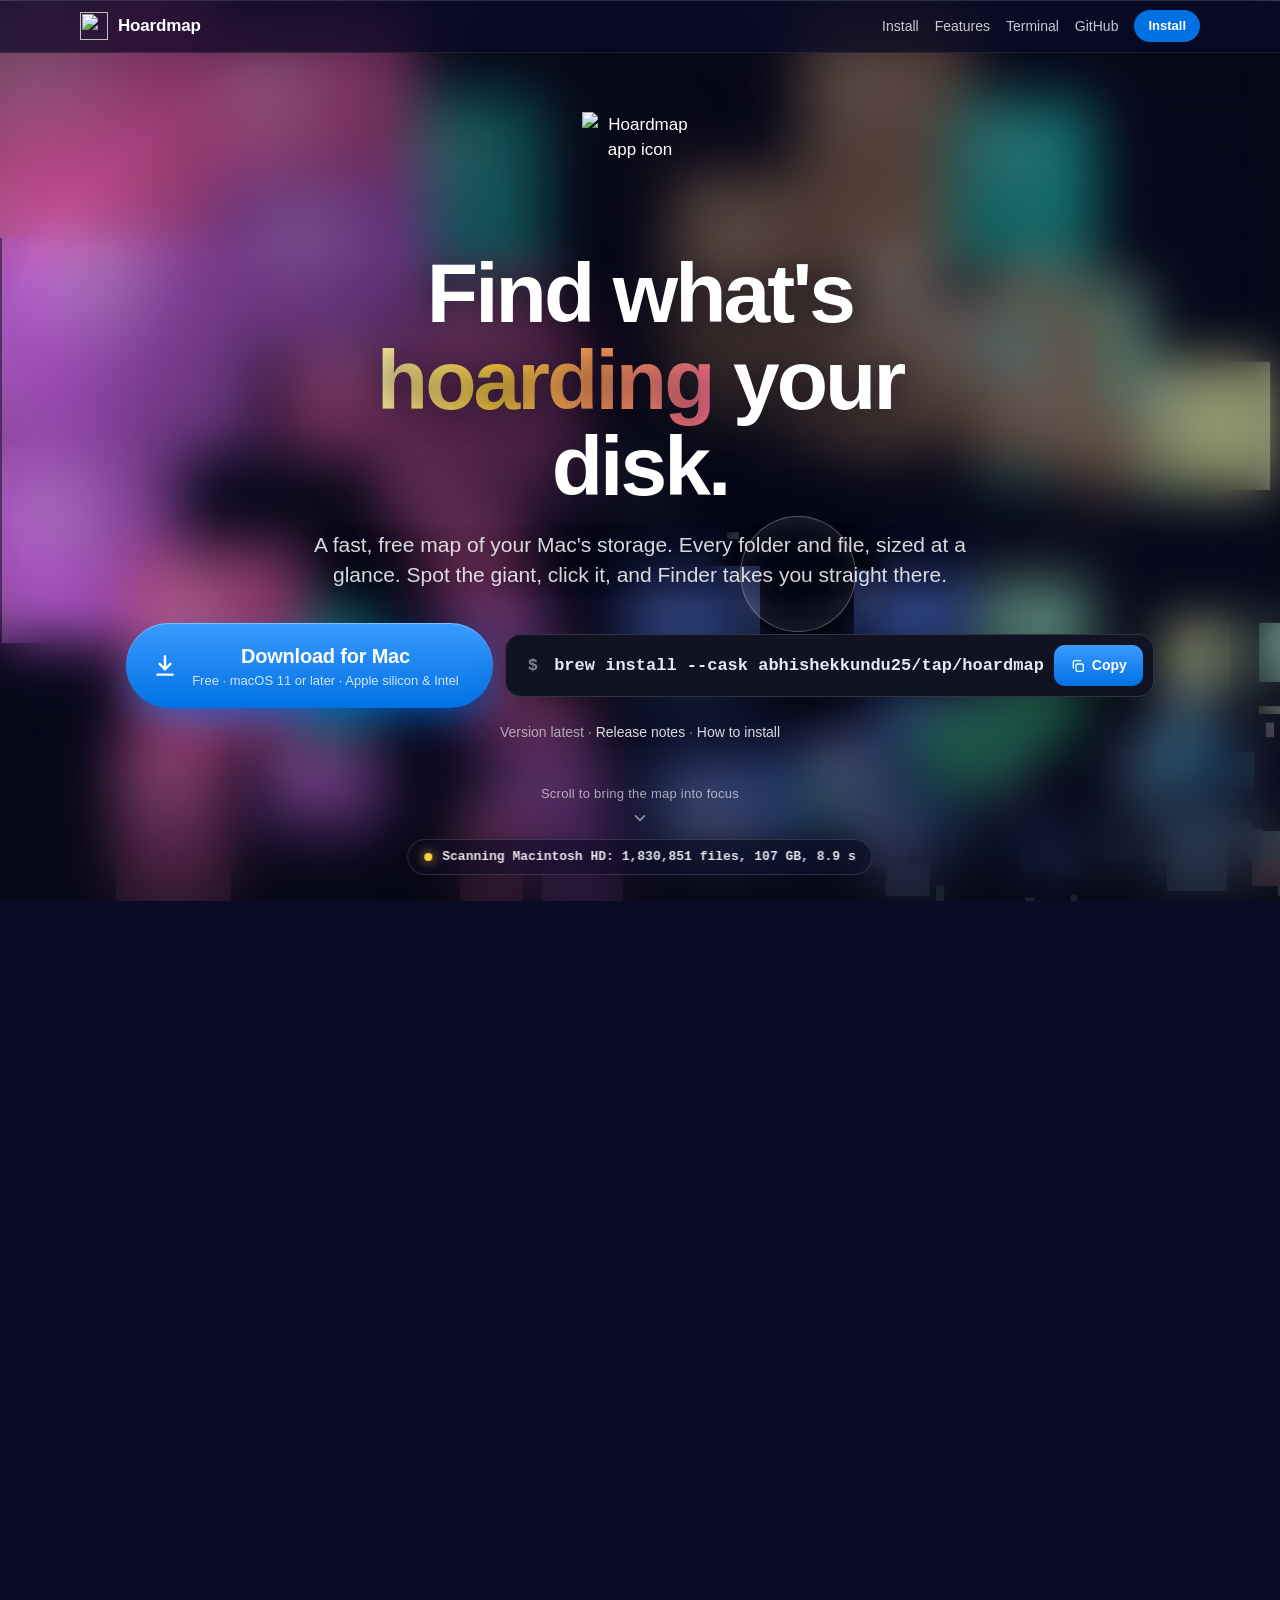
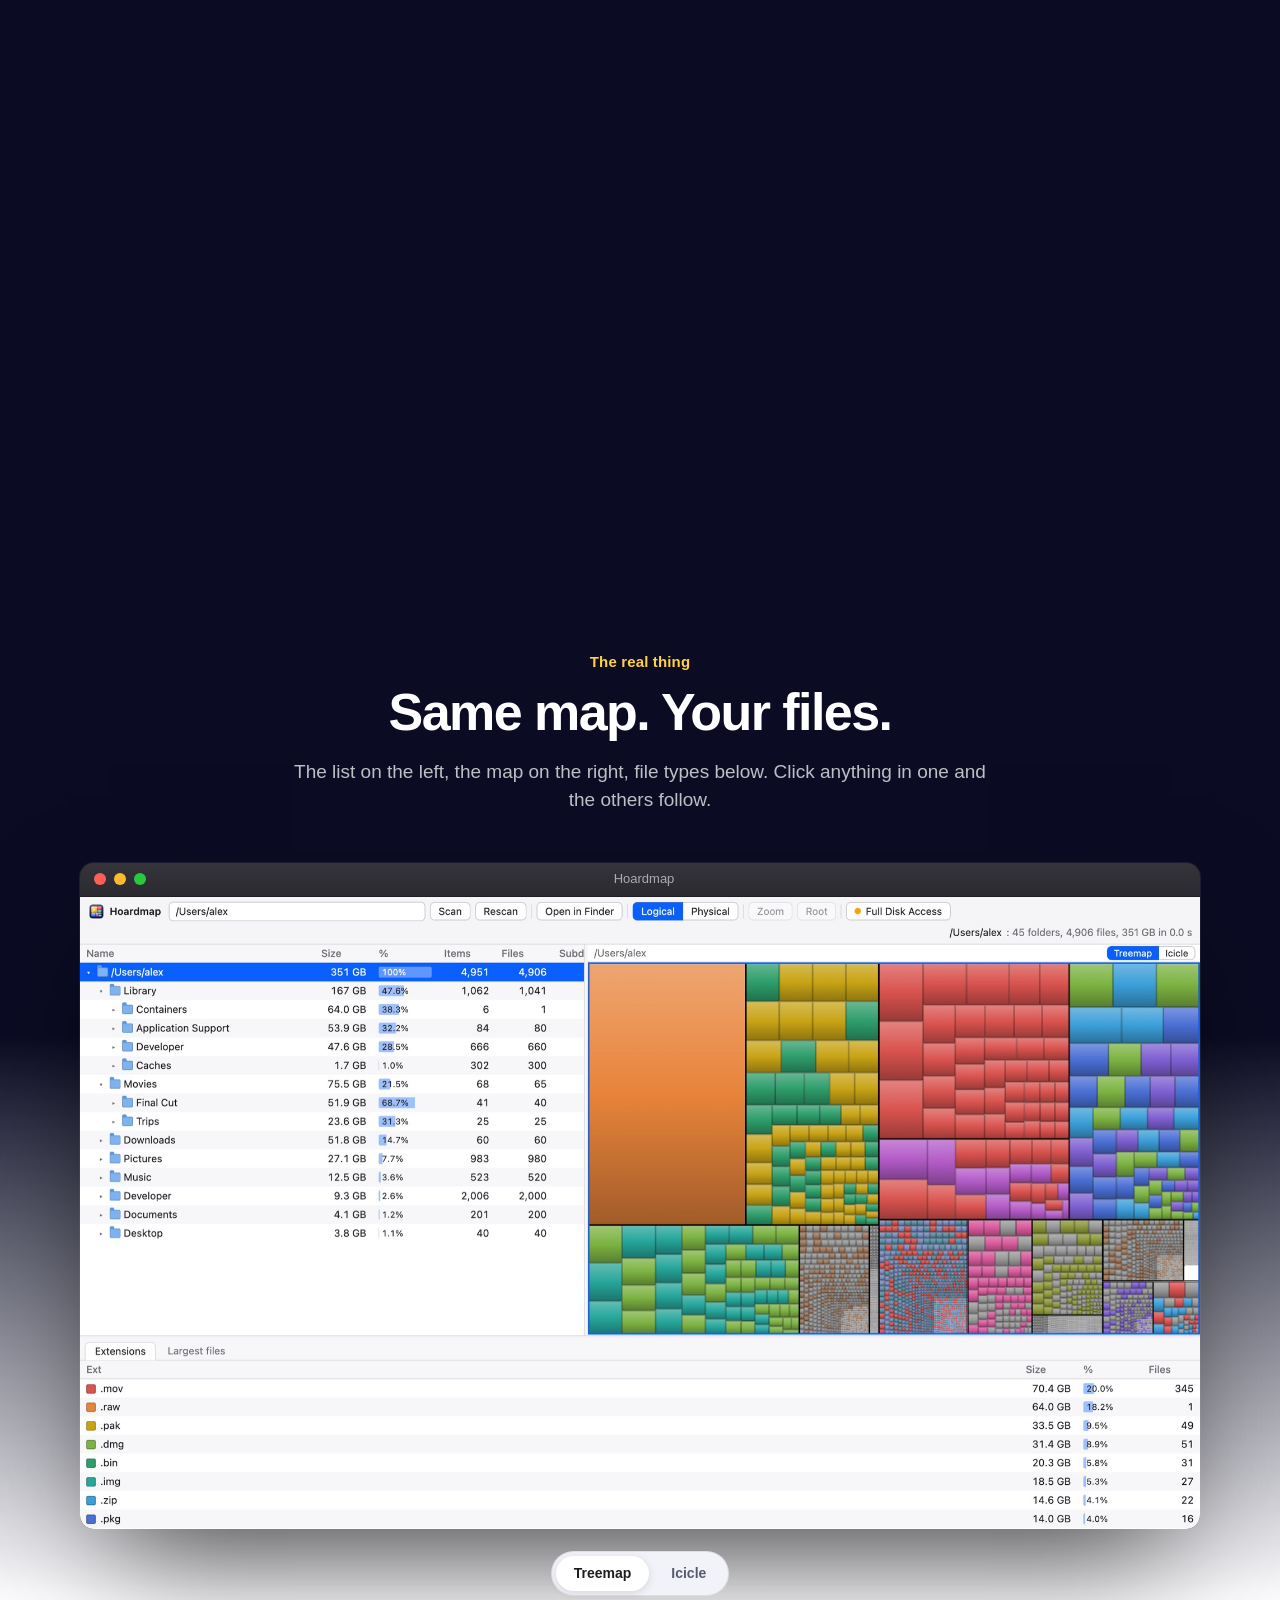
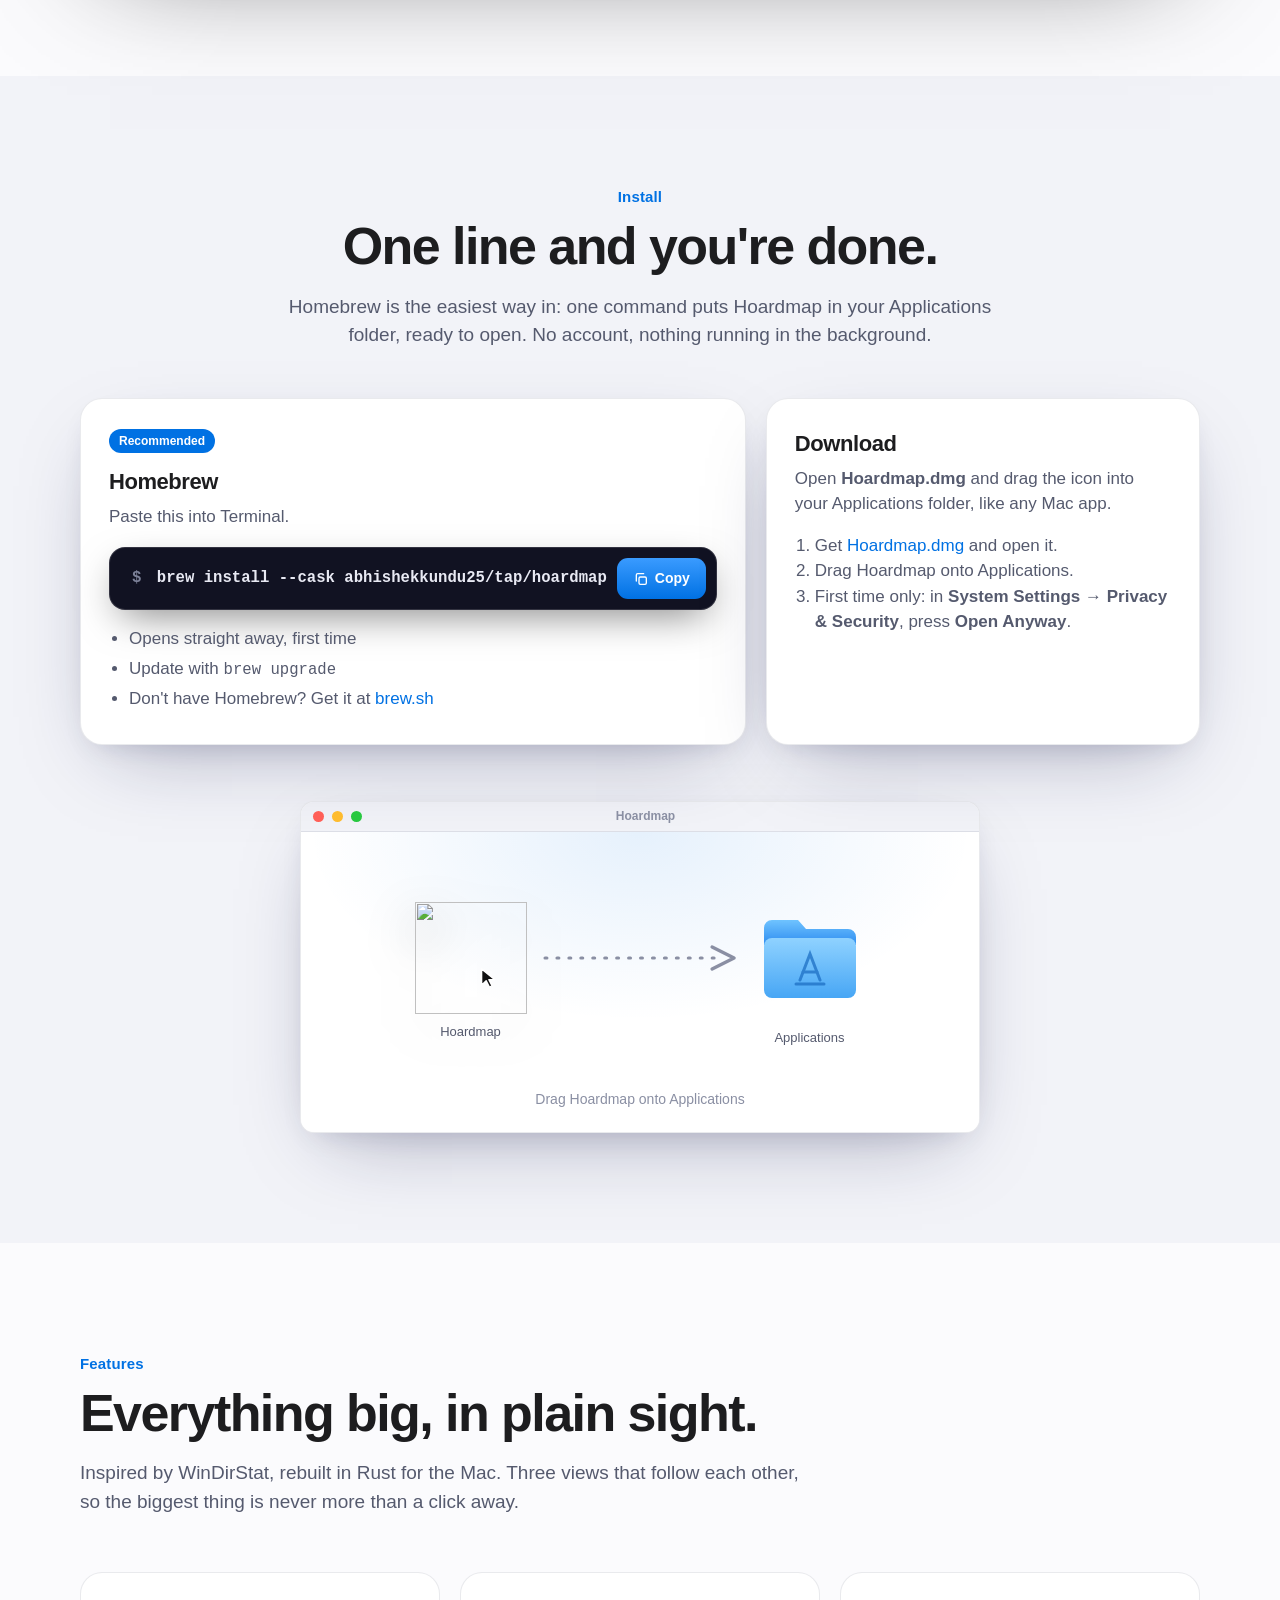
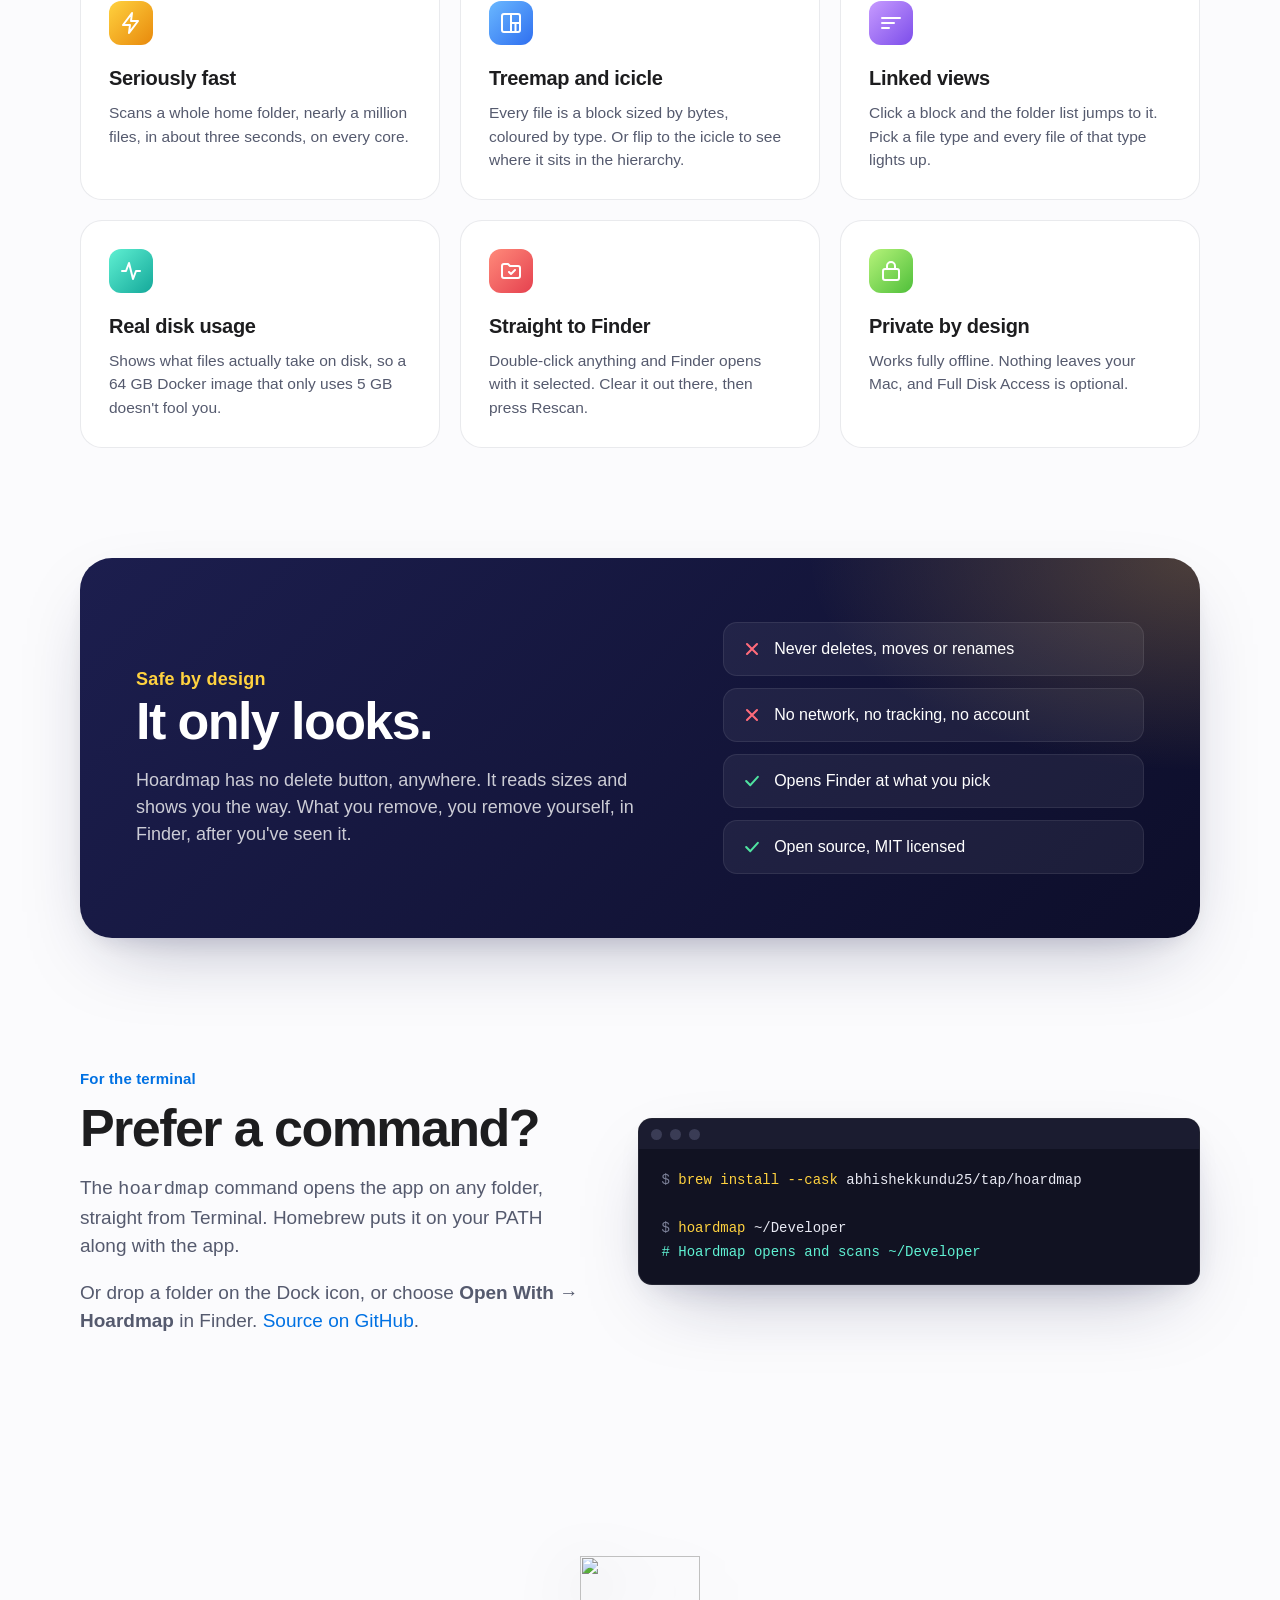
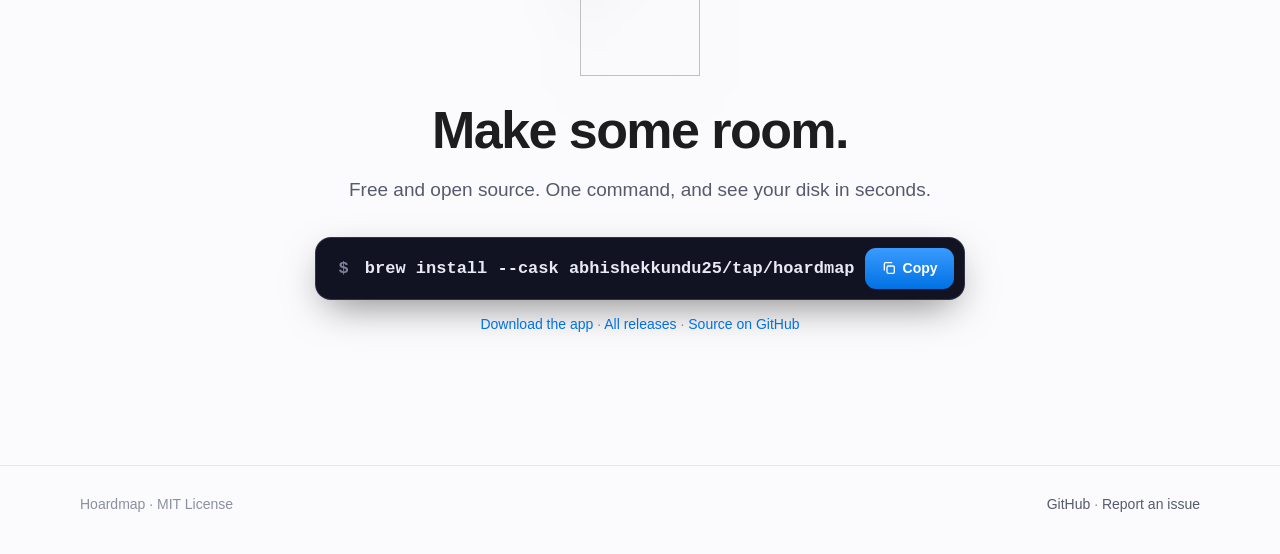
==== commit ef6ddd37: "Site: folder names keep one size through the dive, a gentler dive, and the block's size always shown" ====
--- a/site/index.html
+++ b/site/index.html
@@ -120,17 +120,18 @@
 }
 .tip {
   position: absolute; left: 0; top: 0; z-index: 3; pointer-events: none;
-  max-width: min(420px, 80vw); padding: 7px 12px; border-radius: 10px;
+  max-width: min(520px, 86vw); padding: 7px 12px; border-radius: 10px;
   font: 600 13px/1.35 ui-monospace, "SF Mono", Menlo, monospace; color: #fff;
   background: rgba(10, 11, 30, 0.82); border: 1px solid rgba(255, 255, 255, 0.16);
   -webkit-backdrop-filter: blur(14px); backdrop-filter: blur(14px);
   box-shadow: 0 14px 40px rgba(0, 0, 0, 0.45);
-  white-space: nowrap; overflow: hidden; text-overflow: ellipsis;
+  display: flex; align-items: center; white-space: nowrap;
   opacity: 0; transition: opacity 0.15s ease;
 }
 .tip.on { opacity: 1; }
-.tip i { display: inline-block; width: 9px; height: 9px; border-radius: 3px; margin-right: 8px; vertical-align: 0; }
-.tip b { font-weight: 600; color: rgba(255, 255, 255, 0.62); margin-left: 10px; }
+.tip i { flex: none; width: 9px; height: 9px; border-radius: 3px; margin-right: 8px; }
+.tip span { min-width: 0; overflow: hidden; text-overflow: ellipsis; }
+.tip b { flex: none; font-weight: 600; color: rgba(255, 255, 255, 0.62); margin-left: 10px; }
 .hero-copy {
   position: absolute; inset: 52px 0 0 0; z-index: 2;
   display: flex; flex-direction: column; align-items: center; justify-content: center;
@@ -887,7 +888,7 @@
     let cy = H / 2 + Math.cos(drift / 6.3) * H * 0.012;
     if (dive > 0 && disk.target) {
       const t = disk.target, e = dive * dive * (3 - 2 * dive);
-      const zoom = Math.min(Math.max(W / t.w, H / t.h) * 1.15, 14);
+      const zoom = Math.min(Math.max(W / t.w, H / t.h) * 1.1, 5);
       s += (zoom - s) * e * e;
       cx += (t.x + t.w / 2 - cx) * e;
       cy += (t.y + t.h / 2 - cy) * e;
@@ -896,7 +897,7 @@
   }
 
   let focus = 0; // 0 behind the veil, 1 in focus: folder names show as the map sharpens
-  function draw(disk, cam, alpha, k, now) {
+  function draw(disk, cam, alpha, k, now, names = 1) {
     ctx.setTransform(ratio * cam.s, 0, 0, ratio * cam.s, ratio * cam.ox, ratio * cam.oy);
     for (const leaf of disk.leaves) {
       if (!leaf.placed) continue;
@@ -916,30 +917,35 @@
         ctx.fillRect(leaf.x + gap, leaf.y + gap, leaf.w - 2 * gap, leaf.h - 2 * gap);
       }
     }
-    if (focus > 0.02) {
-      ctx.font = "600 13px -apple-system, BlinkMacSystemFont, 'Helvetica Neue', sans-serif";
-      ctx.textBaseline = "top";
-      for (const folder of disk.folders) {
-        if (!folder.placed) continue;
-        folder.x += (folder.tx - folder.x) * k;
-        folder.y += (folder.ty - folder.y) * k;
-        folder.w += (folder.tw - folder.w) * k;
-        folder.h += (folder.th - folder.h) * k;
-        if (folder.w < 90 || folder.h < 34) continue;
-        const width = ctx.measureText(folder.name).width + 14;
-        // Below the page's top bar, where the folder reaches that far down.
-        const top = Math.max(folder.y + 7, (60 - cam.oy) / cam.s);
-        if (top + 26 > folder.y + folder.h) continue;
-        ctx.globalAlpha = alpha * focus * 0.78;
-        ctx.fillStyle = "#0a0b1e";
-        ctx.beginPath();
-        if (ctx.roundRect) ctx.roundRect(folder.x + 7, top, width, 22, 7);
-        else ctx.rect(folder.x + 7, top, width, 22);
-        ctx.fill();
-        ctx.globalAlpha = alpha * focus;
-        ctx.fillStyle = "#fff";
-        ctx.fillText(folder.name, folder.x + 14, top + 5);
-      }
+    // Folder names, at one size whatever the zoom, once the map is in focus.
+    const show = focus * names * alpha;
+    ctx.setTransform(ratio, 0, 0, ratio, 0, 0);
+    ctx.font = "600 13px -apple-system, BlinkMacSystemFont, 'Helvetica Neue', sans-serif";
+    ctx.textBaseline = "top";
+    for (const folder of disk.folders) {
+      if (!folder.placed) continue;
+      folder.x += (folder.tx - folder.x) * k;
+      folder.y += (folder.ty - folder.y) * k;
+      folder.w += (folder.tw - folder.w) * k;
+      folder.h += (folder.th - folder.h) * k;
+      if (show < 0.02) continue;
+      const x = cam.ox + folder.x * cam.s, y = cam.oy + folder.y * cam.s;
+      const w = folder.w * cam.s, h = folder.h * cam.s;
+      if (w < 96 || h < 36) continue;
+      const width = ctx.measureText(folder.name).width + 14;
+      // Below the page's top bar, where the folder reaches that far down.
+      const top = Math.max(y + 7, 60);
+      const left = Math.max(x + 7, 8);
+      if (top + 26 > y + h || left + width + 6 > x + w) continue;
+      ctx.globalAlpha = show * 0.78;
+      ctx.fillStyle = "#0a0b1e";
+      ctx.beginPath();
+      if (ctx.roundRect) ctx.roundRect(left, top, width, 22, 7);
+      else ctx.rect(left, top, width, 22);
+      ctx.fill();
+      ctx.globalAlpha = show;
+      ctx.fillStyle = "#fff";
+      ctx.fillText(folder.name, left + 7, top + 5);
     }
     ctx.globalAlpha = 1;
   }
@@ -958,7 +964,7 @@
     disk.q = clamp(t / SCAN);
     const dive = clamp((t - SCAN - HOLD) / DIVE);
     // The next disk starts scanning under the dive, so the screen is never empty.
-    if (dive > 0.45 && !next) next = makeDisk(++seed);
+    if (dive > 0.25 && !next) next = makeDisk(++seed);
     if (next && !next.began) next.began = now;
     if (next) next.q = clamp((now - next.began) / 1000 / SCAN);
 
@@ -977,7 +983,7 @@
     ctx.fillRect(0, 0, canvas.width, canvas.height);
     if (next) draw(next, camera(next, now, 0), 1, k, now);
     view = camera(disk, now, dive);
-    draw(disk, view, 1 - smooth((dive - 0.5) / 0.5), k, now);
+    draw(disk, view, 1 - smooth((dive - 0.3) / 0.6), k, now, 1 - smooth(dive / 0.3));
 
     if (now - hudAt > 90) {
       hudAt = now;
@@ -1061,7 +1067,9 @@
       dot.style.background = KINDS[leaf.kind][0];
       const bytes = document.createElement("b");
       bytes.textContent = size(leaf.v);
-      tip.replaceChildren(dot, `${leaf.folder}/${leaf.name}`, bytes);
+      const path = document.createElement("span");
+      path.textContent = `${leaf.folder}/${leaf.name}`;
+      tip.replaceChildren(dot, path, bytes);
       const x = Math.min(pointer.x + 18, W - tip.offsetWidth - 12);
       const y = pointer.y + 22 + tip.offsetHeight > H - 70 ? pointer.y - tip.offsetHeight - 14 : pointer.y + 22;
       tip.style.transform = `translate(${Math.max(12, x)}px, ${y}px)`;
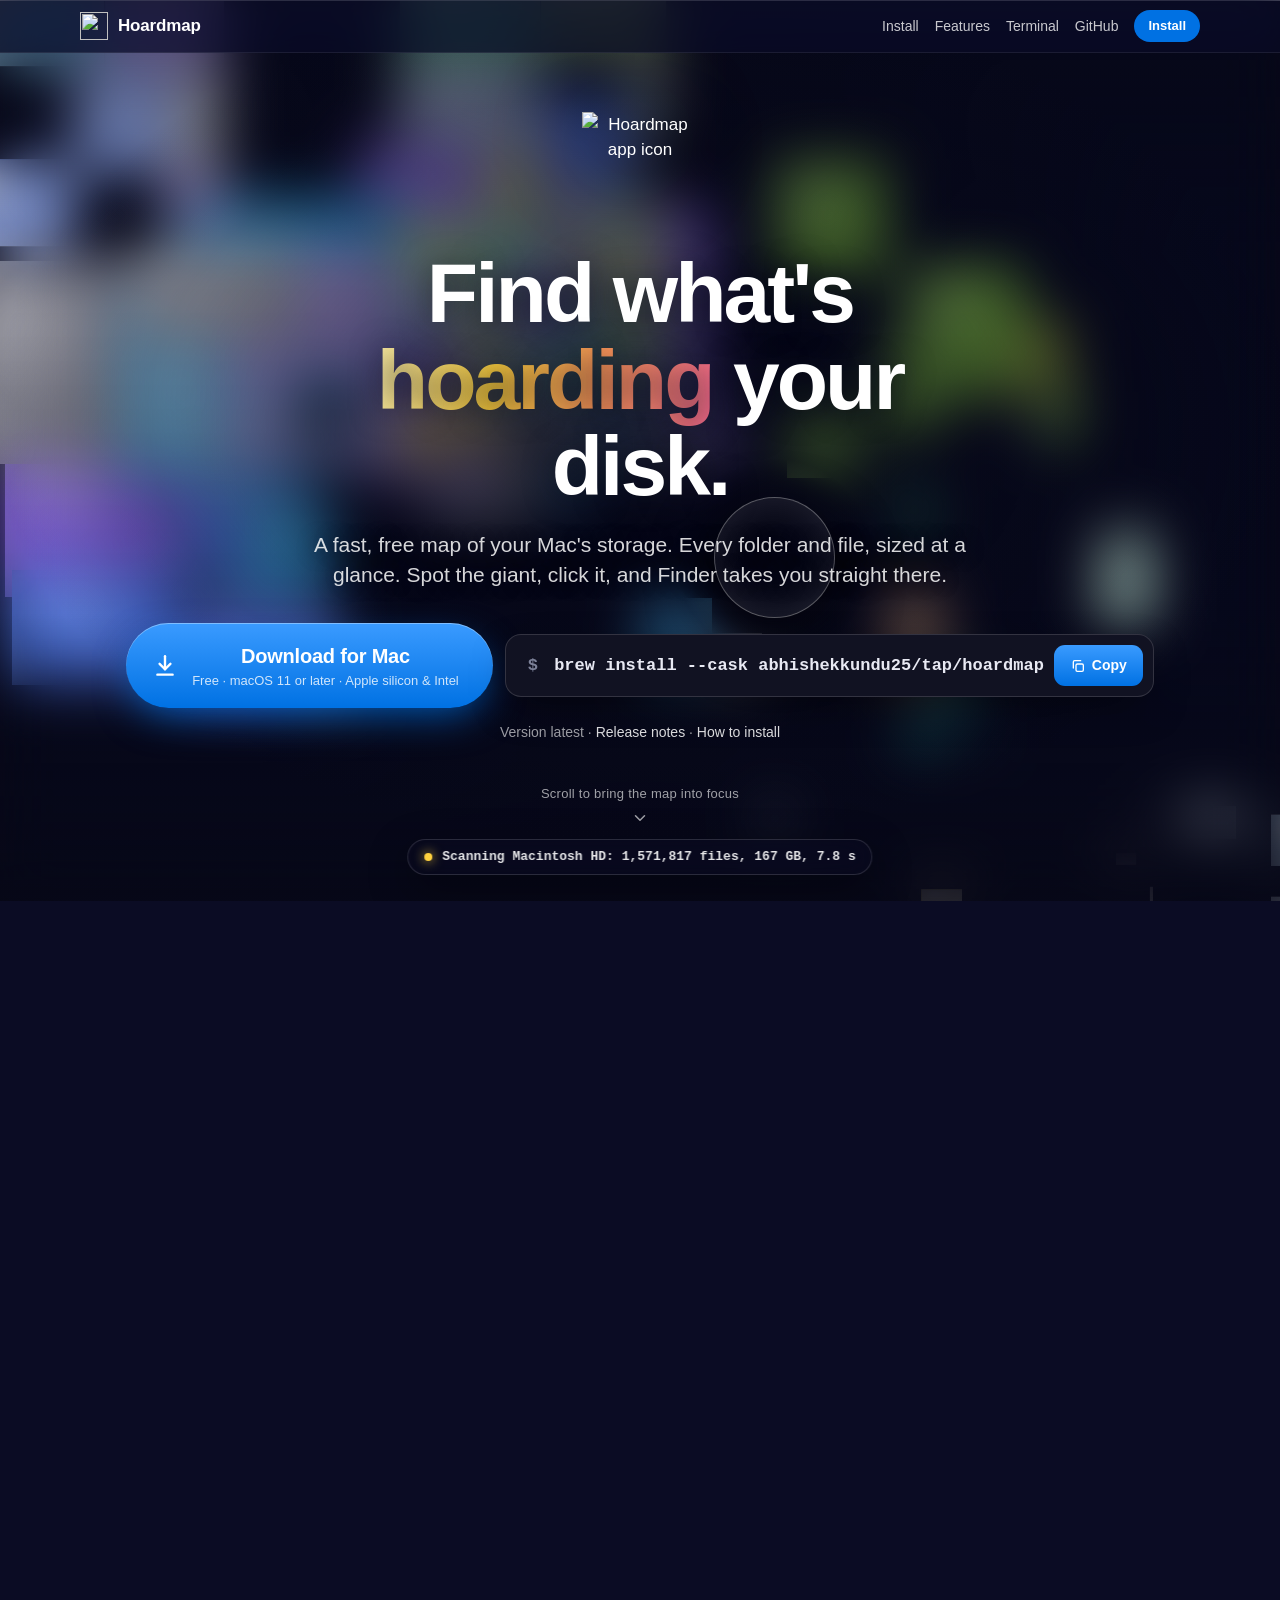
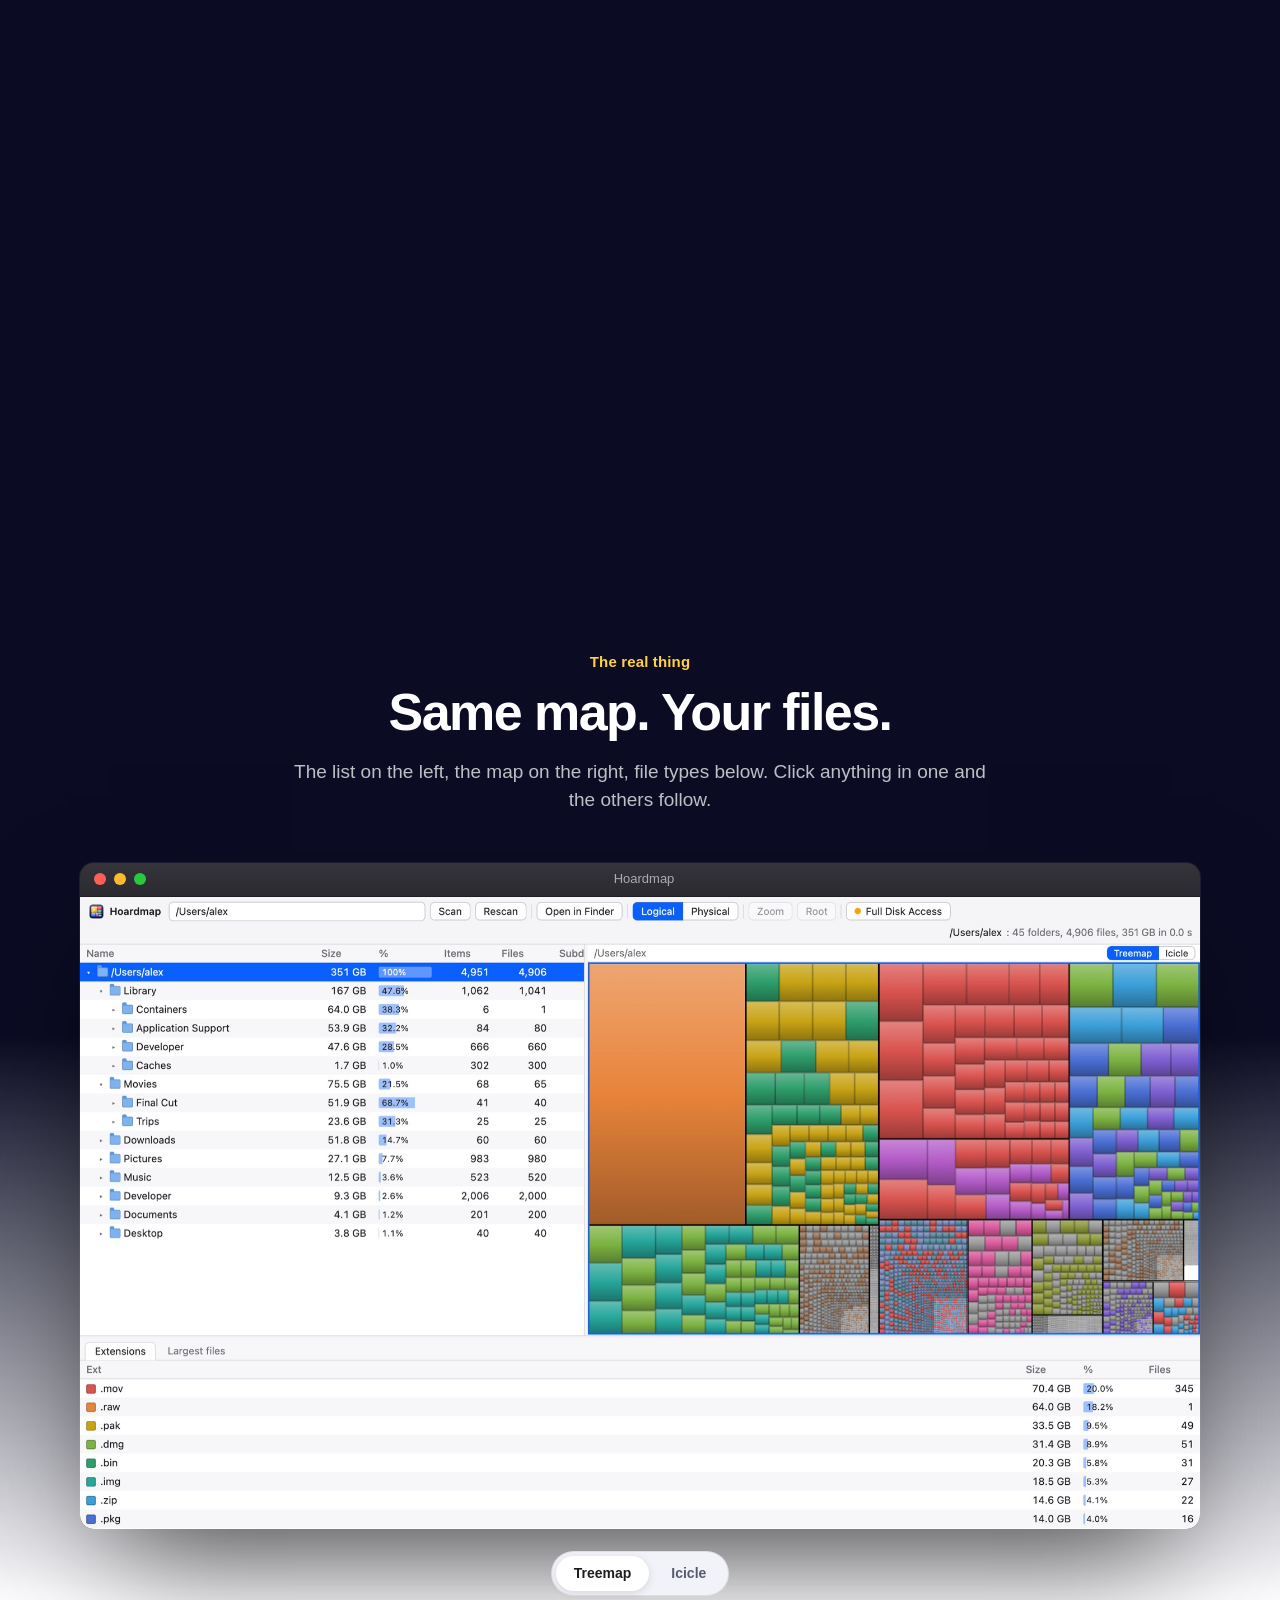
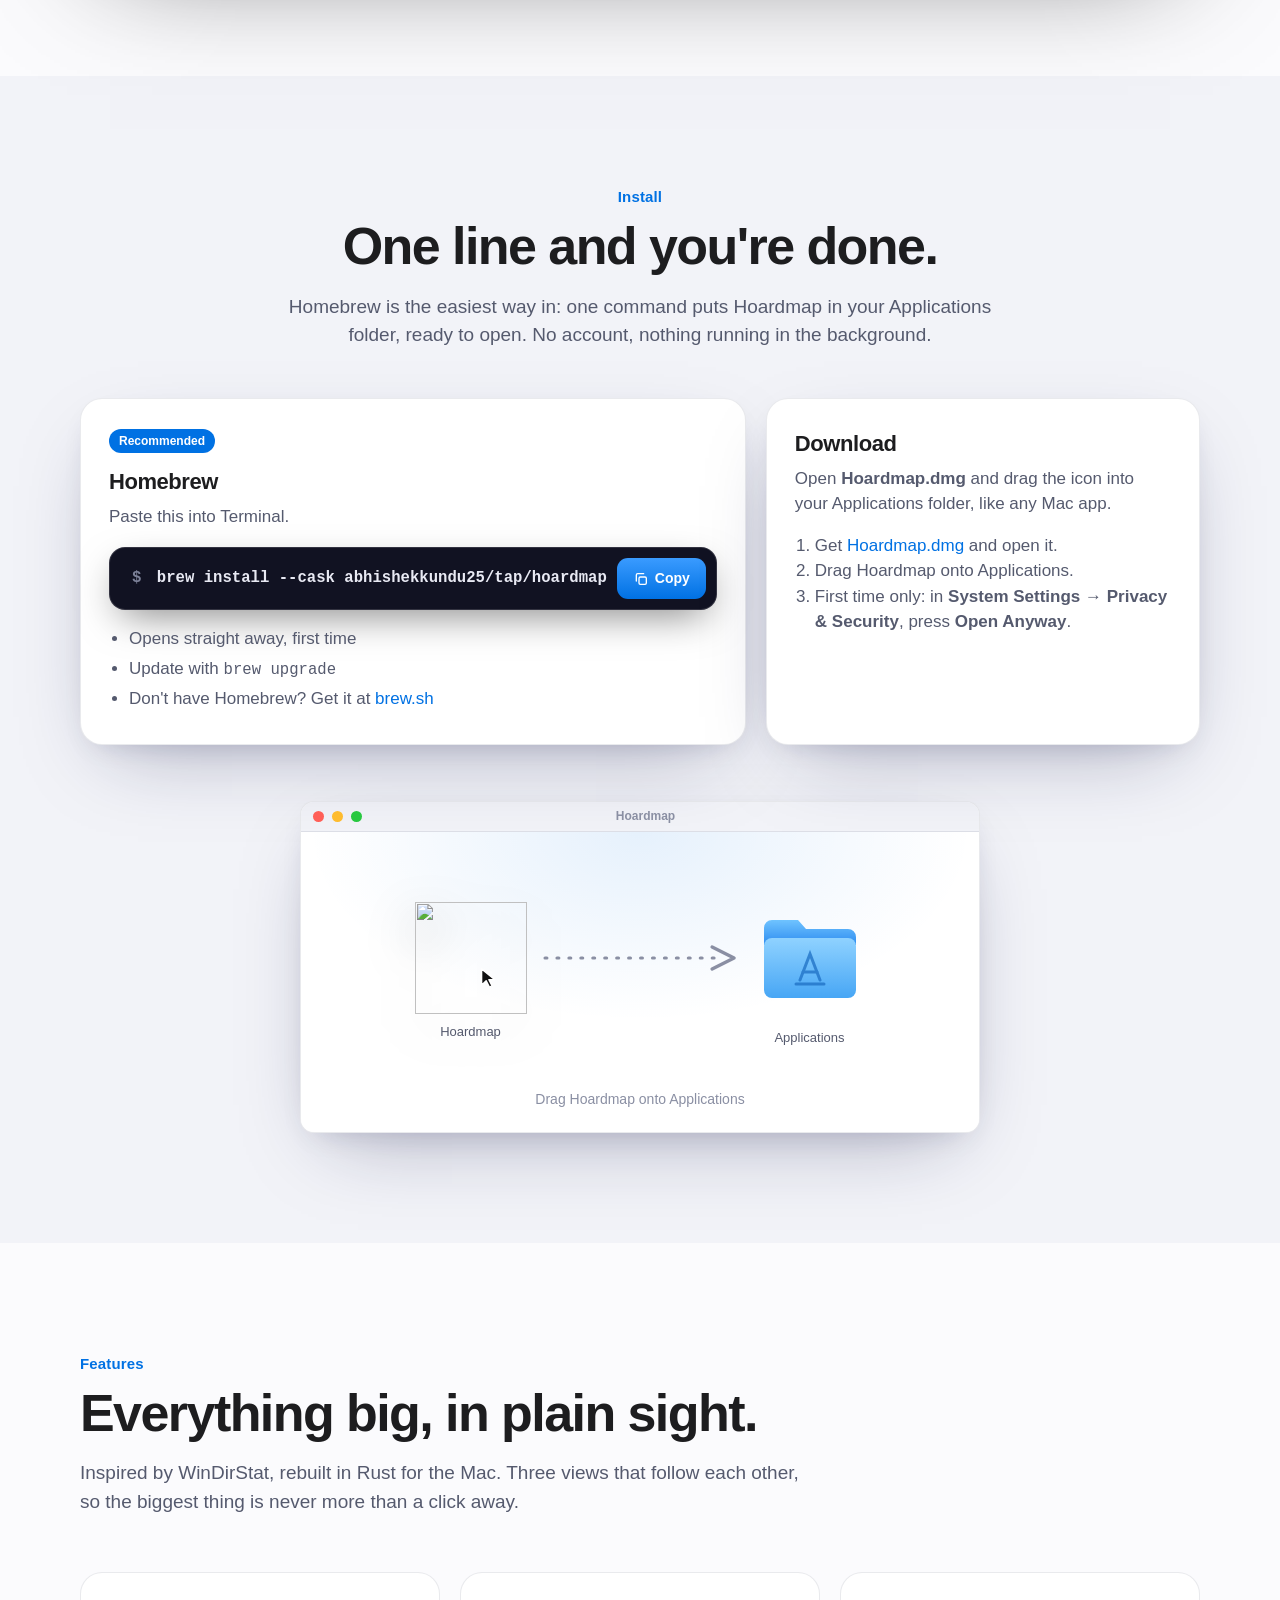
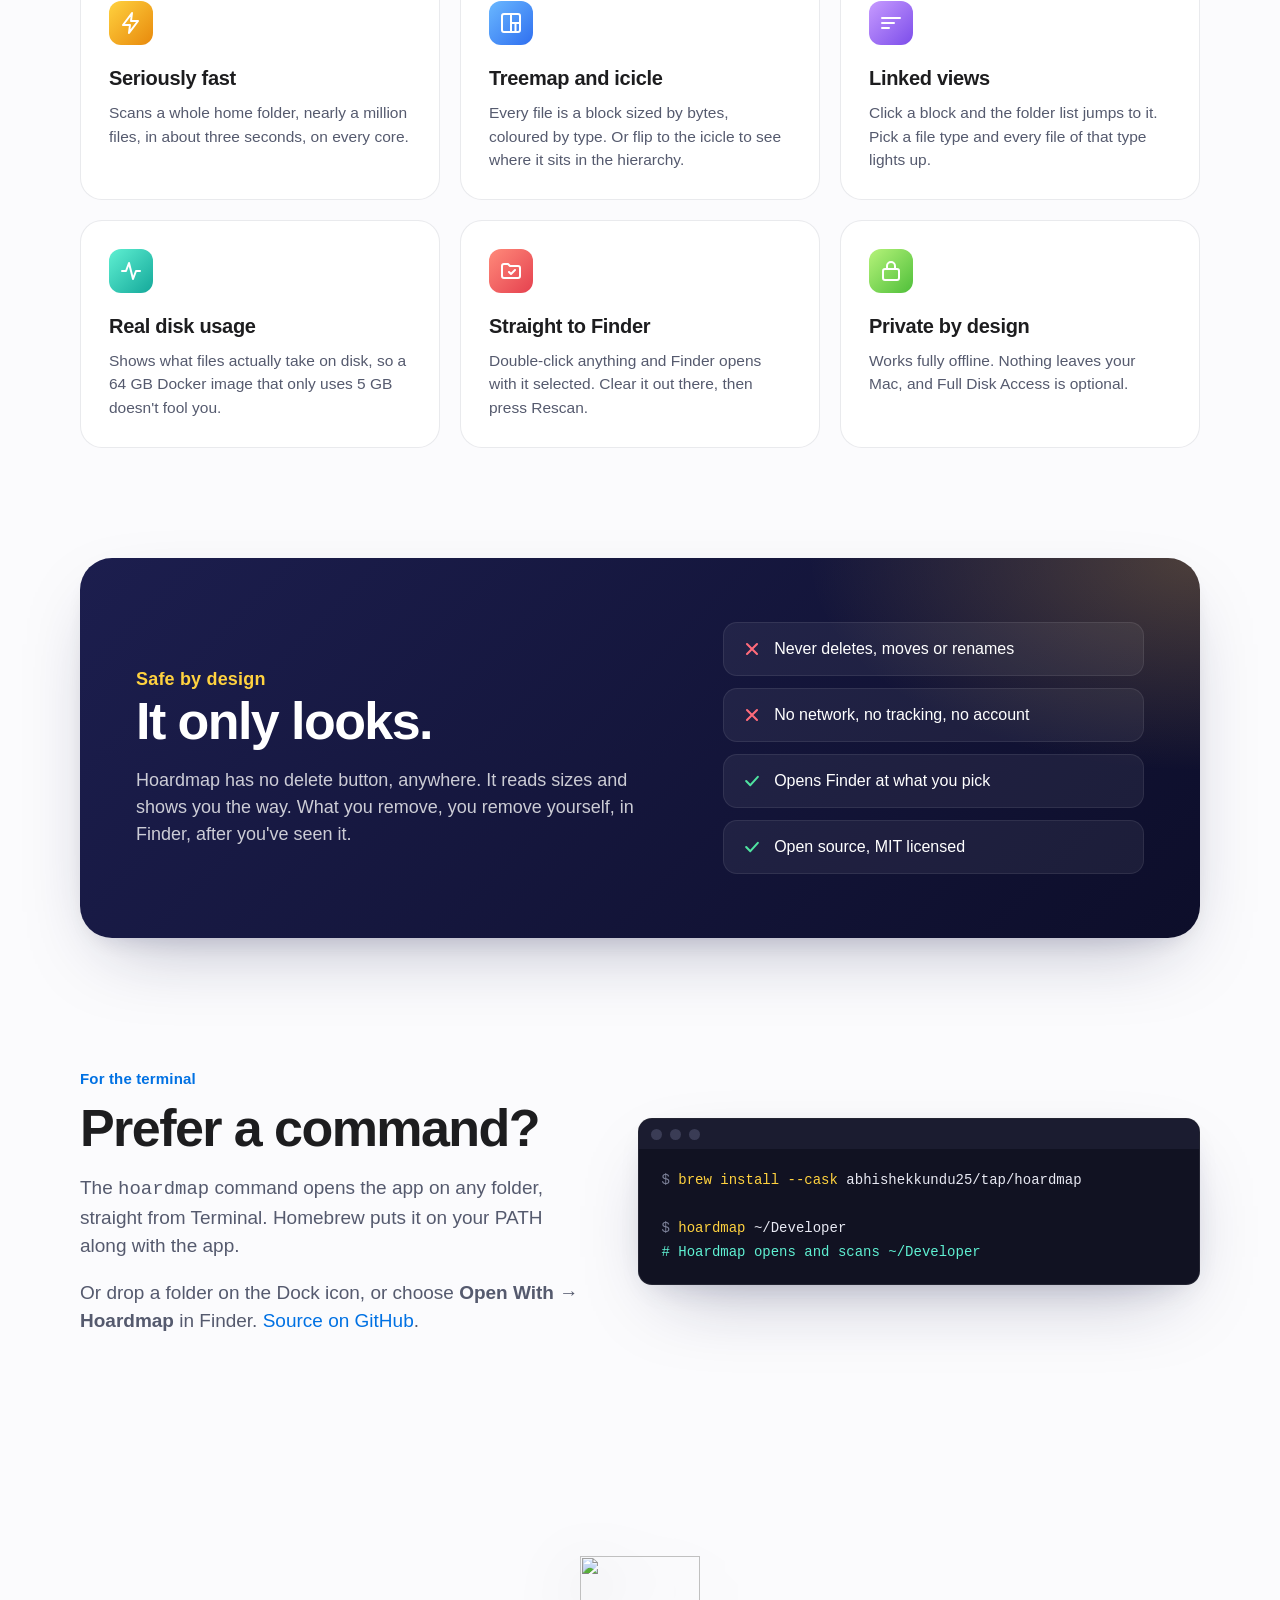
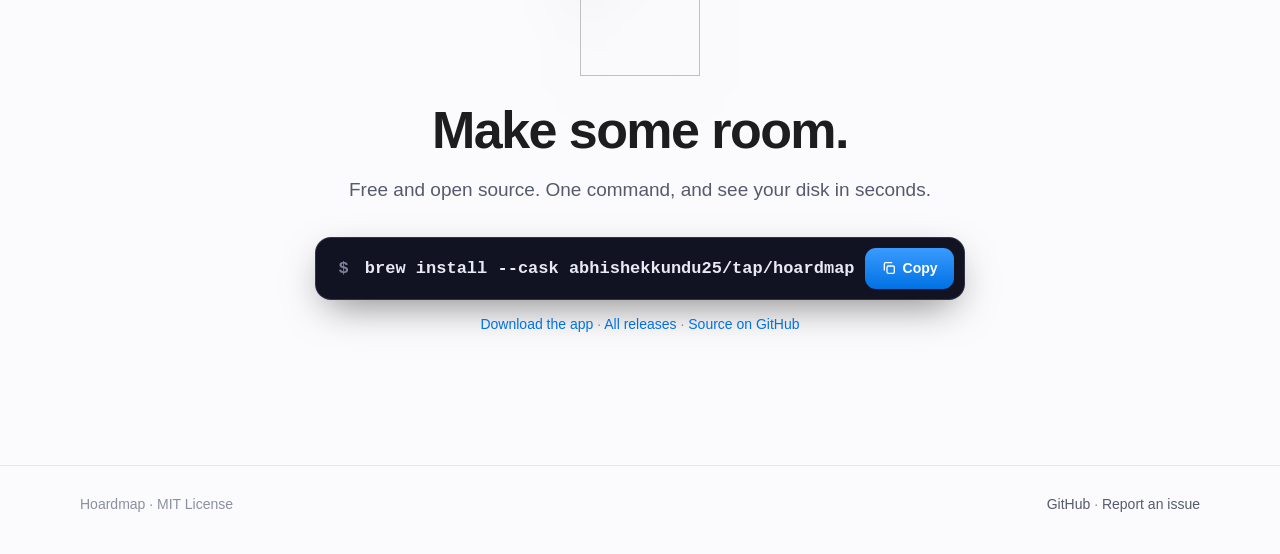
==== commit c9200486: "Site: on a phone the map's card is smaller and the download button stays on one line" ====
--- a/site/index.html
+++ b/site/index.html
@@ -407,8 +407,12 @@
   .hero { height: 215vh; }
   .hud { font-size: 11.5px; padding: 8px 12px; bottom: 18px; }
   .hint { bottom: 62px; }
-  .reveal { bottom: 70px; padding: 18px 20px; }
-  .reveal p { font-size: 15px; }
+  .reveal { bottom: 66px; padding: 15px 17px; border-radius: 18px; }
+  .reveal h2 { font-size: 21px; }
+  .reveal p { font-size: 14px; line-height: 1.4; margin-top: 6px; }
+  .reveal .chips { margin-top: 9px; gap: 4px 12px; font-size: 11.5px; }
+  .reveal small { margin-top: 9px; font-size: 11.5px; line-height: 1.35; }
+  .download .wide { display: none; }
   .stage { height: 260px; }
   .stage .slot img, .stage .slot svg { width: 84px; height: 84px; }
   .stage .ghost { width: 84px; height: 84px; left: calc(25% - 42px); }
@@ -449,7 +453,7 @@
         <div class="row">
           <a class="download" href="https://github.com/abhishekkundu25/hoardmap/releases/latest/download/Hoardmap.dmg">
             <svg viewBox="0 0 24 24" fill="none" stroke="currentColor" stroke-width="2.2" stroke-linecap="round" stroke-linejoin="round" aria-hidden="true"><path d="M12 3v12"/><path d="m7 10 5 5 5-5"/><path d="M5 20h14"/></svg>
-            <span>Download for Mac<small>Free · macOS 11 or later · Apple silicon &amp; Intel</small></span>
+            <span>Download for Mac<small>Free · macOS 11 or later<span class="wide"> · Apple silicon &amp; Intel</span></small></span>
           </a>
           <div class="brew">
             <code><span class="p">$</span> brew install --cask abhishekkundu25/tap/hoardmap</code>
